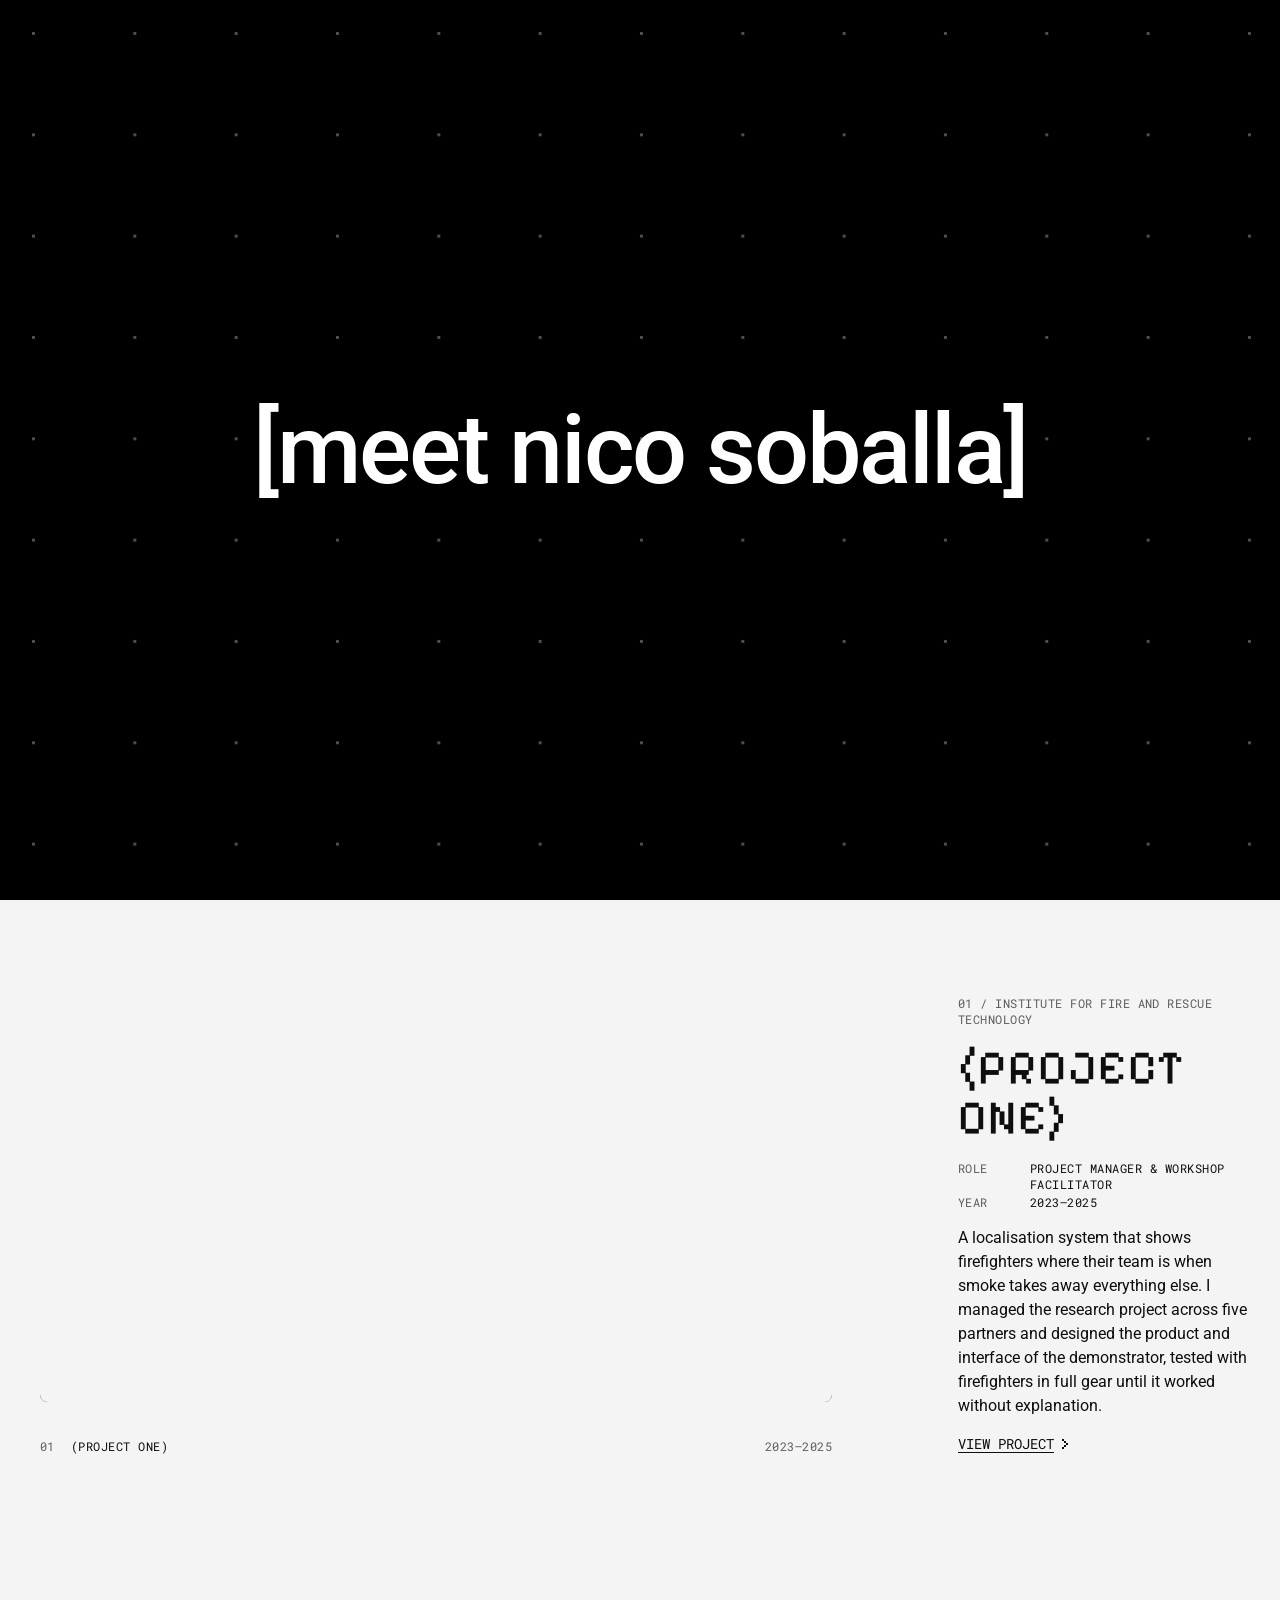
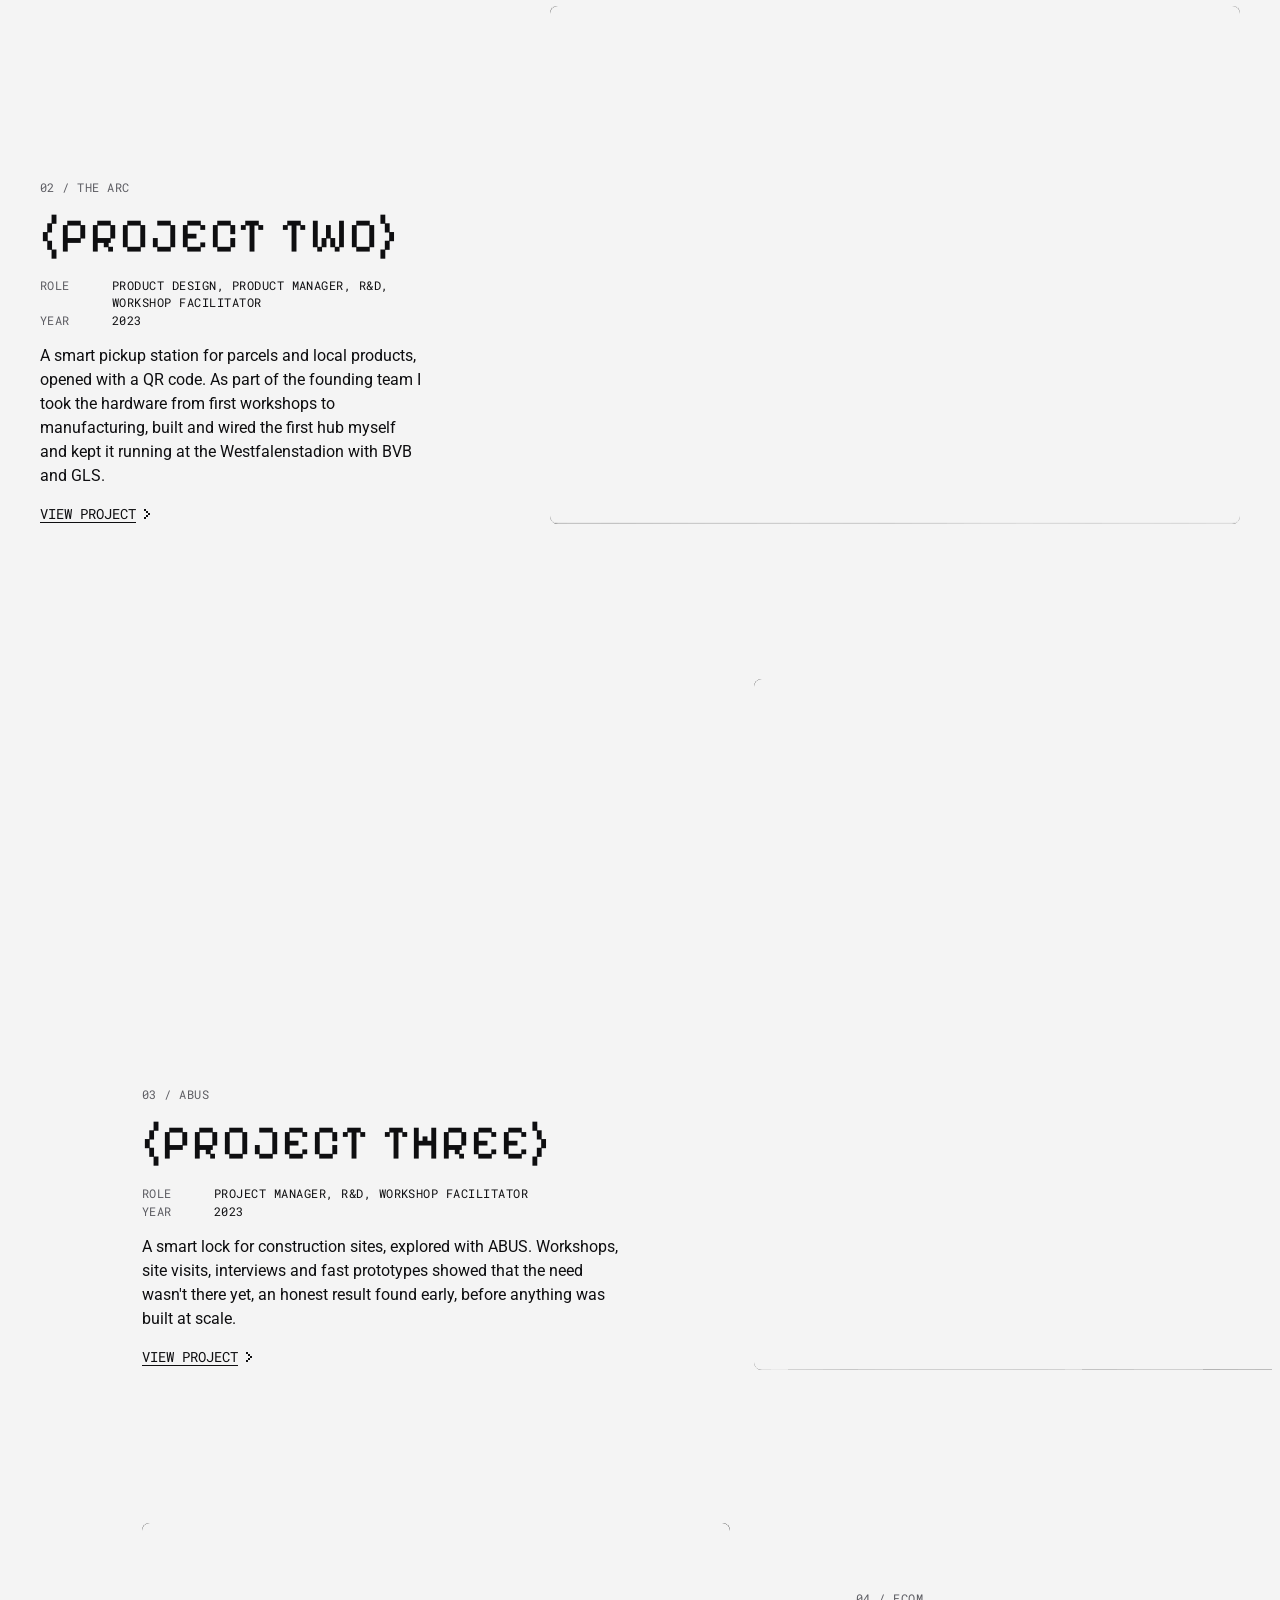
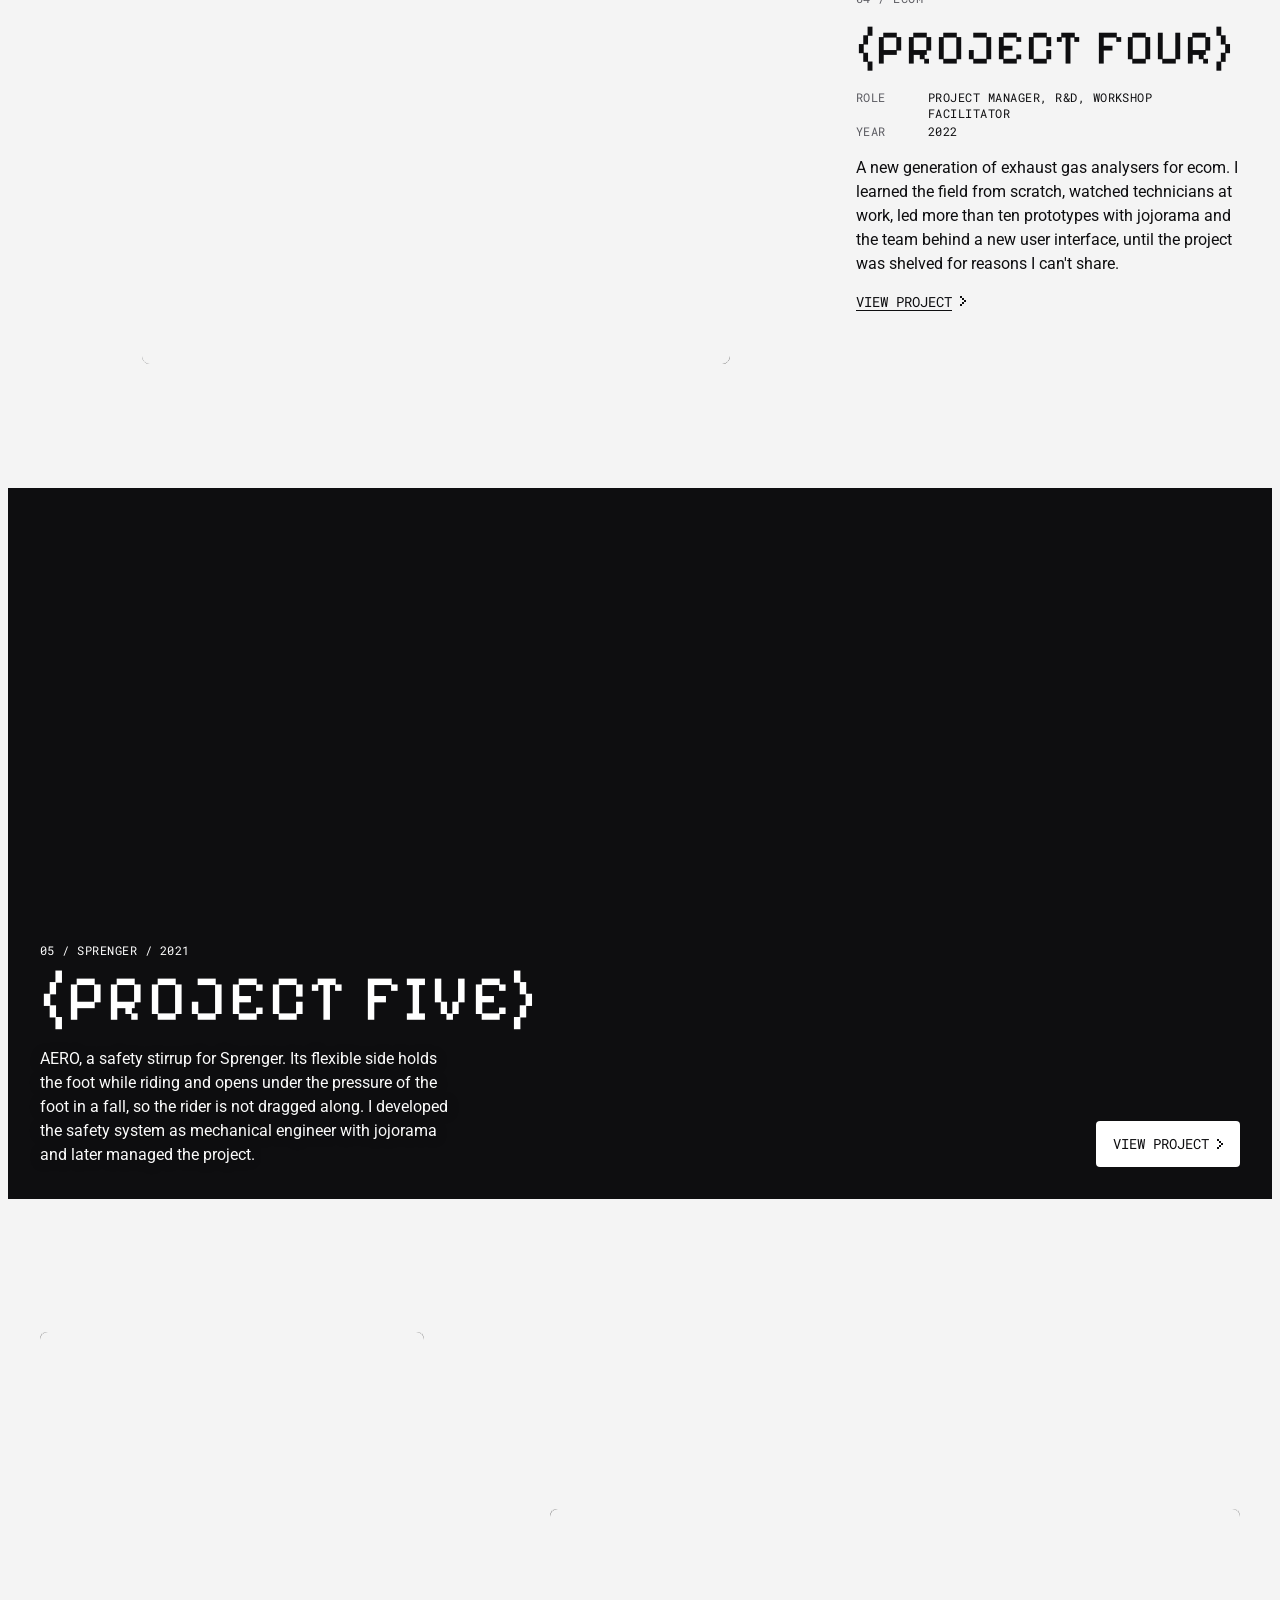
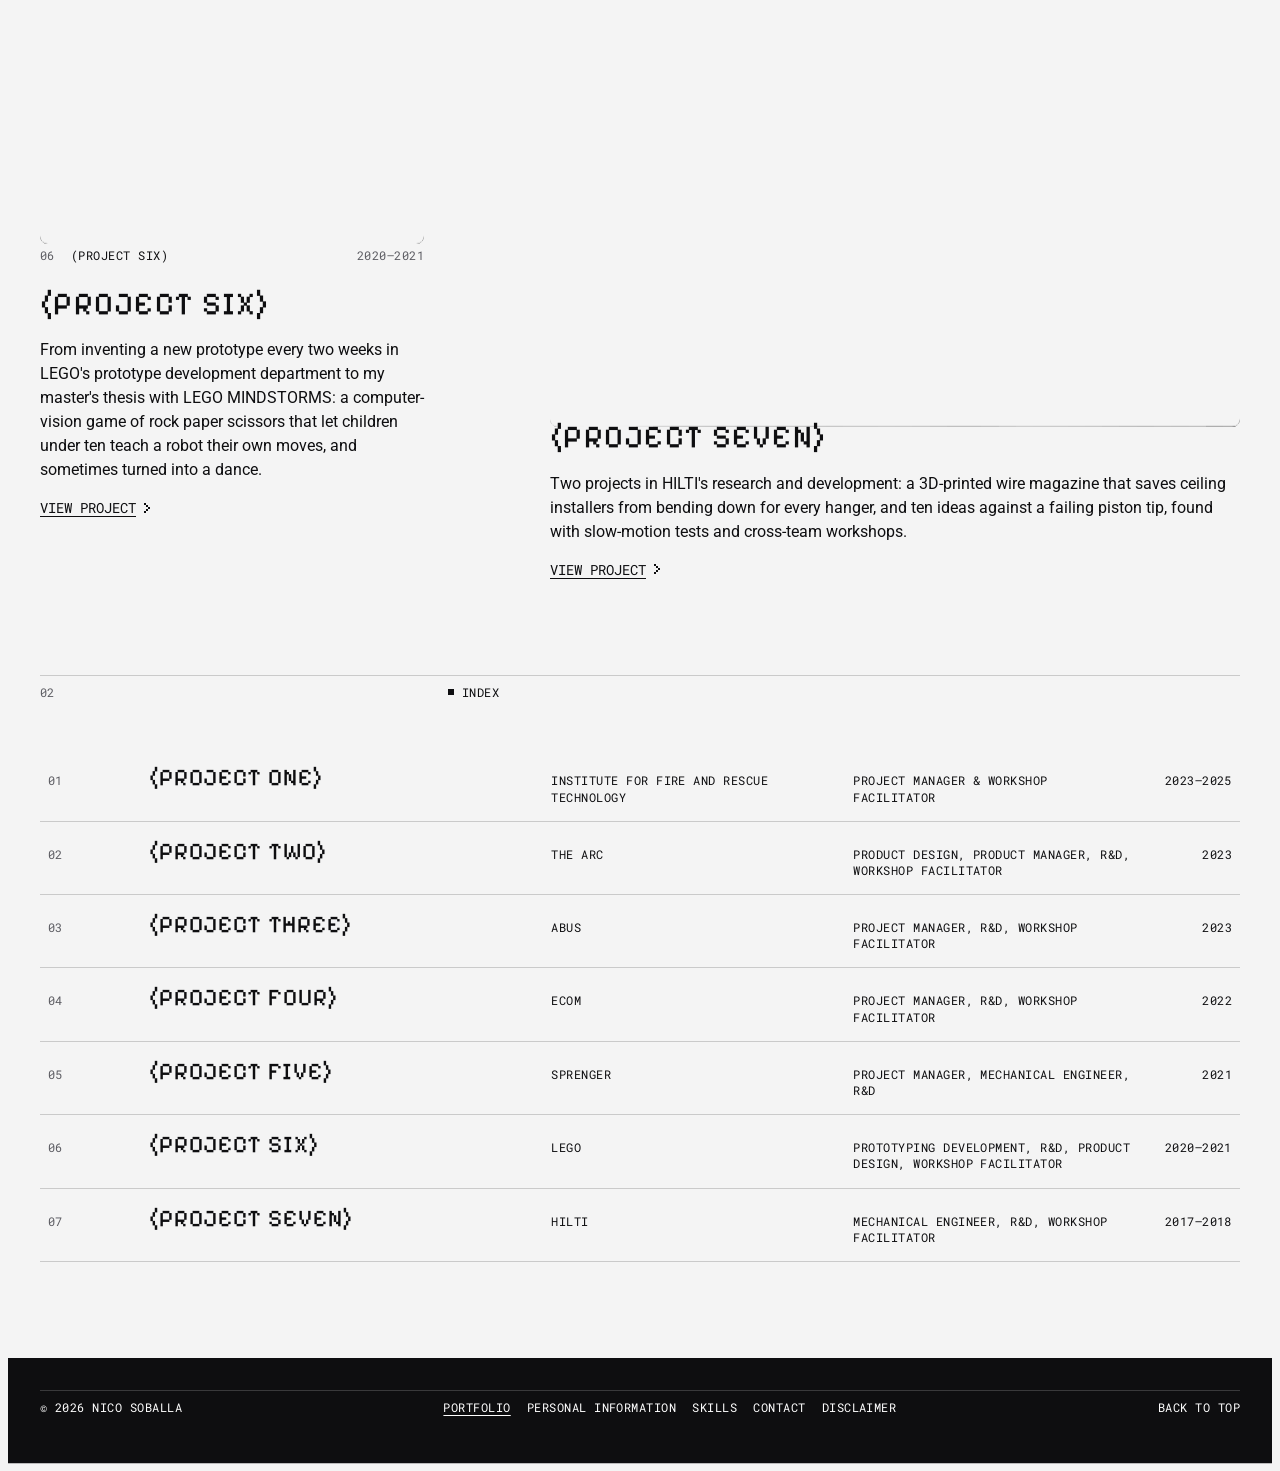
==== site/index.html @ ff951396 "Add portfolio website, source files and publishing handoff Co-Authored-By: Claude Opus 5.5 <noreply@" ====
<!doctype html>
<html lang="en">
<head>
<meta charset="utf-8">
<meta name="viewport" content="width=device-width, initial-scale=1, viewport-fit=cover">
<link rel="icon" href="favicon.svg" type="image/svg+xml">
<title>Nico Soballa</title>
<meta name="description" content="Portfolio of Nico Soballa">
<link rel="preconnect" href="https://fonts.googleapis.com">
<link rel="preconnect" href="https://fonts.gstatic.com" crossorigin>
<link rel="stylesheet" href="https://fonts.googleapis.com/css2?family=Pixelify+Sans:wght@400;700&family=Roboto:wght@400;500&family=Roboto+Mono:wght@400;500&display=swap">
<style>
/* tokens: Nico Soballa design system */
:root{--surface-100:#F4F4F4;--surface-200:#E8E8E8;--surface-dark:#0E0E10;--surface-dark-raised:#17171A;--ink:#0E0E10;--ink-muted:#5C5C62;--ink-on-dark:#FFFFFF;--ink-on-dark-muted:#A8A8AE;--hairline:#0e0e102e;--hairline-on-dark:#ffffff2e;--accent:#2A33E8;--on-accent:#FFFFFF;--focus:var(--accent);--surface-white:#FFFFFF;--ink-fixed:#0E0E10;--header-glass:#ffffffcc;--menu-glass:#e8e8e8e6;--scrim:#0e0e1099;--pixel-color:#FFFFFF;--cursor-square:#ffffff40;--duotone:#2A33E8;--charcoal:#1F1F1F;--pale-grey-green:#C9D3CF;--font-display:"Pixelify Sans", "Silkscreen", "Jersey 10", "Tiny5", monospace;--font-body:"Roboto", system-ui, sans-serif;--font-mono:"Roboto Mono", ui-monospace, monospace;--space-half:4px;--space-1:8px;--space-2:16px;--space-3:24px;--space-4:32px;--space-6:48px;--space-8:64px;--space-12:96px;--space-16:128px;--radius-none:0px;--radius-sm:4px;--radius-md:8px;--grid-columns:12;--grid-gutter:24px;--header-max:576px;--header-bar-height:48px;--header-inset:8px;--hairline-width:1px;--pixel-columns:12;--pixel-columns-mobile:6;--pixel-inset:32px;--pixel-dot:3px;--scramble-tick:40ms;--form-headline:800ms;--form-paragraph:1200ms;--form-line-stagger:120ms;--menu-entry-stagger:160ms;--cursor-wave:700ms;--reveal-step:110ms;--scramble-start:0.35;--pixel-opacity:0.3;--z-content:1;--z-menu-scrim:30;--z-menu:35;--z-pixels:40;--z-header:50;--z-cursor:100;}
@media (prefers-color-scheme: dark){:root:not([data-theme="light"]){--surface-100:#0E0E10;--surface-200:#17171A;--surface-dark:#0E0E10;--surface-dark-raised:#17171A;--ink:#F4F4F4;--ink-muted:#A1A1A8;--ink-on-dark:#FFFFFF;--ink-on-dark-muted:#A8A8AE;--hairline:#f4f4f42e;--hairline-on-dark:#ffffff2e;--accent:#8D93FF;--on-accent:#0E0E10;--focus:var(--accent);--surface-white:#FFFFFF;--ink-fixed:#0E0E10;--header-glass:#17171acc;--menu-glass:#17171ae6;--scrim:#00000099;--pixel-color:#FFFFFF;--cursor-square:#ffffff40;--duotone:#2A33E8;--charcoal:#1F1F1F;--pale-grey-green:#C9D3CF;color-scheme:dark}}
:root[data-theme="dark"]{--surface-100:#0E0E10;--surface-200:#17171A;--surface-dark:#0E0E10;--surface-dark-raised:#17171A;--ink:#F4F4F4;--ink-muted:#A1A1A8;--ink-on-dark:#FFFFFF;--ink-on-dark-muted:#A8A8AE;--hairline:#f4f4f42e;--hairline-on-dark:#ffffff2e;--accent:#8D93FF;--on-accent:#0E0E10;--focus:var(--accent);--surface-white:#FFFFFF;--ink-fixed:#0E0E10;--header-glass:#17171acc;--menu-glass:#17171ae6;--scrim:#00000099;--pixel-color:#FFFFFF;--cursor-square:#ffffff40;--duotone:#2A33E8;--charcoal:#1F1F1F;--pale-grey-green:#C9D3CF;color-scheme:dark}
.display-96{font-family:var(--font-display);font-size:96px;line-height:1;font-weight:400;letter-spacing:0.04em;}
.display-64{font-family:var(--font-display);font-size:64px;line-height:1;font-weight:400;letter-spacing:0.04em;}
.display-48{font-family:var(--font-display);font-size:48px;line-height:1.05;font-weight:400;letter-spacing:0.04em;}
.display-32{font-family:var(--font-display);font-size:32px;line-height:1.1;font-weight:400;letter-spacing:0.04em;}
.display-24{font-family:var(--font-display);font-size:24px;line-height:1.2;font-weight:400;letter-spacing:0.04em;}
.display-16{font-family:var(--font-display);font-size:16px;line-height:1.25;font-weight:400;letter-spacing:0.04em;}
.body-18{font-family:var(--font-body);font-size:18px;line-height:1.5;font-weight:400;}
.body-16{font-family:var(--font-body);font-size:16px;line-height:1.5;font-weight:400;}
.body-medium{font-family:var(--font-body);font-size:16px;line-height:1.5;font-weight:500;}
.mono-14{font-family:var(--font-mono);font-size:14px;line-height:1.4;font-weight:400;}
.mono-12{font-family:var(--font-mono);font-size:12px;line-height:1.35;font-weight:400;letter-spacing:0.04em;}


/* base helpers */
[class^="display-"], [class*=" display-"] { text-transform: uppercase; }
.ns-sr { position: absolute; width: 1px; height: 1px; margin: -1px; padding: 0; border: 0; overflow: hidden; clip: rect(0 0 0 0); white-space: nowrap; }
.ns-icon { display: block; flex: none; }
:where(.ns-btn, .ns-iconbtn, .ns-nav, .ns-contact, .ns-wordmark, .ns-link, .ns-project-frame):focus-visible { outline: 2px solid var(--focus); outline-offset: 2px; }
[data-surface="dark"] :where(.ns-btn, .ns-iconbtn, .ns-nav, .ns-contact, .ns-wordmark, .ns-link):focus-visible { outline-color: var(--ink-on-dark); }

/* text formation */
.ns-text { position: relative; }
.ns-vis { display: inline; }
.ns-ch { position: relative; }
.ns-ch .ns-real { color: transparent; }
.ns-ch.is-done .ns-real { color: inherit; }
.ns-fx { position: absolute; left: 0; top: 0; width: 100%; text-align: center; pointer-events: none; font-family: var(--font-display), "DejaVu Sans Mono", monospace; font-weight: 400; }
.ns-ch.is-done .ns-fx { display: none; }

/* pixel overlay: static dot grid, 12 columns, difference blend */
.ns-pixels { position: fixed; inset: 0; overflow: hidden; pointer-events: none; z-index: var(--z-pixels, 40); mix-blend-mode: difference; opacity: var(--pixel-opacity, 0.3); container-type: size; }
.ns-pixels--contained { position: absolute; }
.ns-pixels-grid {
  --cell: calc((100cqw - 2 * var(--pixel-inset, 32px)) / var(--pixel-columns, 12));
  position: absolute; left: var(--pixel-inset, 32px); top: var(--pixel-inset, 32px);
  width: calc(100cqw - 2 * var(--pixel-inset, 32px) + var(--pixel-dot, 3px)); height: 100cqh;
  background-image: conic-gradient(from 270deg at var(--pixel-dot, 3px) var(--pixel-dot, 3px), var(--pixel-color, #ffffff) 90deg, transparent 0);
  background-size: var(--cell) var(--cell);
}
@media (max-width: 767px) {
  .ns-pixels { --pixel-columns: var(--pixel-columns-mobile, 6); --pixel-inset: var(--space-2, 16px); }
}

/* cursor: one colour, no border */
.ns-cursor { position: fixed; inset: 0; overflow: hidden; pointer-events: none; z-index: var(--z-cursor, 100); }
.ns-cursor--contained { position: absolute; }
.ns-cur-sq { position: absolute; left: 0; top: 0; opacity: 0; border: 0; background: var(--cursor-square); -webkit-backdrop-filter: blur(6px); backdrop-filter: blur(6px); border-radius: var(--radius-none, 0); will-change: transform, opacity; }
.ns-cur-cross { position: absolute; left: 0; top: 0; width: 15px; height: 15px; margin: -7px 0 0 -7px; opacity: 0; will-change: transform; }
/* the square alone marks the pointer over images; no cross */
.ns-cur-cross::before, .ns-cur-cross::after { content: ""; position: absolute; background: var(--ink-on-dark); }
.ns-cur-cross::before { left: 7px; top: 0; width: 1px; height: 15px; }
.ns-cur-cross::after { left: 0; top: 7px; width: 15px; height: 1px; }
.ns-cur-arrow { position: absolute; left: 0; top: 0; opacity: 0; will-change: transform; }
.ns-cur-arrow svg { display: block; }
.ns-cursor.is-on:not(.is-img) .ns-cur-arrow { opacity: 1; }
.ns-cur-f { fill: var(--ink); }
.ns-cur-o { fill: var(--surface-100); }
.ns-cursor[data-over="dark"] .ns-cur-f { fill: var(--ink-on-dark); }
.ns-cursor[data-over="dark"] .ns-cur-o { fill: var(--surface-dark); }
.ns-cursor.is-reveal .ns-cur-sq { background: transparent; -webkit-backdrop-filter: none; backdrop-filter: none; }
html.ns-has-cursor, html.ns-has-cursor * { cursor: none !important; }

/* header: floating frosted bar */
.ns-header { position: relative; display: flex; justify-content: center; padding: var(--header-inset, 8px); z-index: var(--z-header, 50); }
.ns-header--fixed { position: fixed; top: 0; left: 0; right: 0; }
.ns-header-bar { display: grid; grid-template-columns: 1fr auto 1fr; align-items: center; width: 100%; max-width: var(--header-max, 576px); height: var(--header-bar-height, 48px); padding: 0 var(--space-1, 8px); box-sizing: border-box; background: var(--header-glass); -webkit-backdrop-filter: blur(45px); backdrop-filter: blur(45px); border-radius: var(--radius-md, 8px); color: var(--ink); }
.ns-header-bar.is-open { background: transparent; -webkit-backdrop-filter: none; backdrop-filter: none; }
.ns-iconbtn { justify-self: start; display: inline-flex; align-items: center; justify-content: center; width: 40px; height: 40px; padding: 0; border: 0; background: transparent; color: inherit; cursor: pointer; border-radius: var(--radius-sm, 4px); }
.ns-iconbtn:hover { background: var(--hairline); }
.ns-wordmark { color: inherit; text-decoration: none; white-space: nowrap; }
.ns-header-end { justify-self: end; width: 40px; height: 40px; }

/* menu: dimmed page + tall frosted panel */
.ns-menu-scrim { position: fixed; inset: 0; background: var(--scrim); -webkit-backdrop-filter: blur(8px); backdrop-filter: blur(8px); z-index: var(--z-menu-scrim, 30); }
.ns-menu { position: fixed; top: var(--header-inset, 8px); bottom: var(--header-inset, 8px); left: 50%; transform: translateX(-50%); width: min(var(--header-max, 576px), calc(100% - 2 * var(--header-inset, 8px))); box-sizing: border-box; display: flex; flex-direction: column; align-items: center; justify-content: center; padding: calc(var(--header-bar-height, 48px) + var(--space-3, 24px)) var(--space-3, 24px) var(--space-8, 64px); background: var(--menu-glass); -webkit-backdrop-filter: blur(45px); backdrop-filter: blur(45px); border-radius: var(--radius-md, 8px); color: var(--ink); z-index: var(--z-menu, 35); }
.ns-menu--contained { position: absolute; }
.ns-menu-list { list-style: none; margin: 0; padding: 0; display: grid; gap: var(--space-2, 16px); }
.ns-nav { display: flex; align-items: center; justify-content: center; gap: var(--space-2, 16px); color: inherit; text-decoration: none; transition: opacity 150ms; }
.ns-menu-list:hover .ns-nav { opacity: 0.35; }
.ns-menu-list .ns-nav:hover, .ns-menu-list .ns-nav:focus-visible { opacity: 1; }
.ns-menu-foot { position: absolute; left: 0; right: 0; bottom: var(--space-3, 24px); display: flex; justify-content: center; gap: var(--space-2, 16px); text-transform: uppercase; }
.ns-menu-foot a { color: inherit; text-decoration: none; }
.ns-menu-foot a:hover { text-decoration: underline; text-underline-offset: 3px; }

/* button */
.ns-btn { display: inline-flex; align-items: center; gap: var(--space-1, 8px); min-height: 44px; padding: 12px var(--space-2, 16px); box-sizing: border-box; border: var(--hairline-width, 1px) solid transparent; border-radius: var(--radius-sm, 4px); cursor: pointer; text-decoration: none; text-transform: uppercase; }
.ns-btn--solid { background: var(--ink); color: var(--surface-100); }
.ns-btn--solid:hover { background: var(--ink-muted); }
.ns-btn--light { background: var(--surface-white); color: var(--ink-fixed); }
.ns-btn--light:hover { background: var(--pale-grey-green); }
.ns-btn--outline { background: transparent; color: var(--ink); border-color: var(--ink); }
.ns-btn--outline:hover { background: var(--ink); color: var(--surface-100); }
.ns-btn[disabled] { opacity: 0.4; cursor: not-allowed; }

/* text link */
.ns-link { display: inline-flex; align-items: center; gap: var(--space-1, 8px); color: inherit; text-transform: uppercase; text-decoration: underline; text-underline-offset: 3px; text-decoration-thickness: 1px; }
.ns-link:hover { text-decoration: none; }

/* section header: hairline, number, square-bullet label (12-column grid) */
.ns-section { display: grid; grid-template-columns: repeat(12, minmax(0, 1fr)); column-gap: var(--grid-gutter, 24px); padding-top: var(--space-1, 8px); border-top: var(--hairline-width, 1px) solid var(--hairline); color: var(--ink); }
.ns-section-no { grid-column: 1 / span 2; color: var(--ink-muted); }
.ns-section-label { grid-column: 5 / -1; display: inline-flex; align-items: center; gap: var(--space-1, 8px); text-transform: uppercase; }
.ns-section-mark { display: inline-block; width: 6px; height: 6px; background: currentColor; }

/* quick facts */
.ns-facts { margin: 0; color: var(--ink); }
.ns-fact { display: grid; grid-template-columns: 160px 1fr; gap: var(--space-2, 16px); padding: var(--space-2, 16px) 0; border-top: var(--hairline-width, 1px) solid var(--hairline); }
.ns-fact:last-child { border-bottom: var(--hairline-width, 1px) solid var(--hairline); }
.ns-fact dt { color: var(--ink-muted); text-transform: uppercase; }
.ns-fact dd { margin: 0; }

/* skill bar */
.ns-skill { display: grid; grid-template-columns: 1fr auto 48px; align-items: center; gap: var(--space-2, 16px); padding: var(--space-1, 8px) 0; color: var(--ink); }
.ns-skill-bar { display: flex; gap: var(--space-half, 4px); }
.ns-seg { display: block; width: 12px; height: 12px; box-sizing: border-box; border: var(--hairline-width, 1px) solid var(--ink); }
.ns-seg.is-on { background: var(--ink); }
.ns-skill-val { color: var(--ink-muted); text-align: right; }

/* contact link */
.ns-contact { display: grid; grid-template-columns: auto 1fr auto auto; align-items: center; gap: var(--space-3, 24px); padding: var(--space-3, 24px) var(--space-1, 8px); border-top: var(--hairline-width, 1px) solid var(--hairline); color: var(--ink); text-decoration: none; }
.ns-contact:hover { background: var(--ink); color: var(--surface-100); }
.ns-contact-value { color: var(--ink-muted); }
.ns-contact:hover .ns-contact-value { color: var(--surface-100); }

/* project image */
.ns-appear { position: absolute; inset: 0; width: 100%; height: 100%; z-index: 1; pointer-events: none; }
.ns-project { margin: 0; color: var(--ink); }
.ns-project-frame { position: relative; display: block; width: 100%; overflow: hidden; background: var(--surface-dark); border-radius: var(--radius-md, 8px); will-change: transform; }
.ns-project-cv { display: block; width: 100%; height: 100%; image-rendering: pixelated; transition: filter 400ms ease-out; filter: grayscale(1); }
.ns-project.is-resolved .ns-project-cv { image-rendering: auto; filter: grayscale(0); }
.ns-project-tone { position: absolute; inset: 0; background: var(--duotone); mix-blend-mode: screen; transition: opacity 400ms ease-out; pointer-events: none; }
.ns-project.is-resolved .ns-project-tone { opacity: 0; }
.ns-project-cap { display: flex; gap: var(--space-2, 16px); margin-top: var(--space-1, 8px); text-transform: uppercase; }
.ns-project-name { flex: 1; }
.ns-project-no, .ns-project-year { color: var(--ink-muted); }
.ns-project--bleed-right { margin-right: calc(50% - 50vw); }
.ns-project--bleed-right .ns-project-frame { border-top-right-radius: 0; border-bottom-right-radius: 0; }
.ns-project--bleed-left { margin-left: calc(50% - 50vw); }
.ns-project--bleed-left .ns-project-frame { border-top-left-radius: 0; border-bottom-left-radius: 0; }

@media (max-width: 767px) {
  .ns-nav-label.display-32 { font-size: 24px; }
  .ns-fact { grid-template-columns: 1fr; gap: var(--space-half, 4px); }
  .ns-contact { grid-template-columns: auto 1fr auto; }
  .ns-contact-value { display: none; }
  .ns-section-label { grid-column: 3 / -1; }
}
@media (prefers-reduced-motion: reduce) {
  .ns-project-cv, .ns-project-tone, .ns-nav { transition: none; }
}

/* ---------- site layout (built on the Nico Soballa design system) ---------- */
/* Layout concept: grey paper under a fixed 12-column dot grid; projects placed off-grid like archon, one full-bleed dark band like nothing.tech. */
:root { --gutter: 32px; }
[hidden] { display: none !important; }
html { scroll-behavior: smooth; }
html.menu-open { overflow: hidden; }
body { background: var(--surface-100); color: var(--ink); font-family: var(--font-body); font-size: 16px; line-height: 1.5; -webkit-font-smoothing: antialiased; overflow-x: clip; }
body::before { content: ""; position: fixed; inset: 0 0 auto; height: env(safe-area-inset-top, 0px); z-index: 60; background: var(--surface-100); }
h1, h2, h3, p, figure, ol, ul, dl { margin: 0; }
h1, h2 { font-weight: 400; text-wrap: balance; }
.muted { color: var(--ink-muted); }
.skip { position: absolute; left: 8px; top: -40px; z-index: 200; background: var(--ink); color: var(--surface-100); padding: 8px 12px; border-radius: var(--radius-sm); text-transform: uppercase; }
.skip:focus { top: 8px; }

.wrap { max-width: 1440px; margin-inline: auto; padding-left: max(var(--gutter), env(safe-area-inset-left, 0px)); padding-right: max(var(--gutter), env(safe-area-inset-right, 0px)); box-sizing: border-box; }
.g12 { display: grid; grid-template-columns: repeat(12, minmax(0, 1fr)); column-gap: var(--grid-gutter); }
.g12 > * { min-width: 0; }
.block { margin-top: var(--space-12); display: grid; gap: var(--space-6); }
.ns-header--fixed { top: env(safe-area-inset-top, 0px); }
.ns-header-bar .ns-icon { pointer-events: none; }
.ns-nav-label { flex: none; }
.ns-nav > span[data-icon] { display: inline-flex; }
.ns-nav[aria-current="page"] .ns-nav-label { text-decoration: underline; text-underline-offset: 6px; text-decoration-thickness: 2px; }

/* hero */
.hero { position: relative; padding-top: calc(var(--header-bar-height) + 2 * var(--header-inset) + var(--space-8)); padding-bottom: var(--space-8); }

.hero-title { margin-top: var(--space-6); max-width: 14ch; }
.hero-sub { margin-top: var(--space-4); }
.hero-title--home { display: grid; gap: var(--space-4); max-width: none; }
.hero-name { --name-blue: #FF002C; display: block; width: fit-content; max-width: 100%; position: relative; z-index: 0; isolation: isolate; padding-block: var(--space-2); margin-block: calc(-1 * var(--space-2)); }
.hero-name::before { content: ""; position: absolute; z-index: -1; top: 0; bottom: 0; left: -0.15em; right: -0.15em; background: var(--name-blue); clip-path: inset(0 100% 0 0); transition: clip-path 420ms cubic-bezier(.2, .7, .2, 1); pointer-events: none; }
.hero-name.is-hot { color: var(--ink-fixed); }
.hero-name.is-hot::before { clip-path: inset(0 0 0 0); }
@media (prefers-reduced-motion: reduce) { .hero-name::before { transition: none; } }
.hero-role { display: block; max-width: 26ch; }
.c-intro { grid-column: 7 / -1; max-width: 60ch; }
.hero-foot { margin-top: var(--space-8); align-items: end; }
.scroll { grid-column: 1 / span 4; display: inline-flex; align-items: center; gap: var(--space-2); color: inherit; text-decoration: none; text-transform: uppercase; width: max-content; }
.scroll:hover span:last-child { text-decoration: underline; text-underline-offset: 3px; }
.hero-note { grid-column: 7 / -1; text-transform: uppercase; }

/* project names: alias, real name revealed on a red bar */
.pname { --name-red: #FF002C; display: inline-grid; justify-items: start; vertical-align: baseline; }
.pname > * { grid-area: 1 / 1; }
.pname-real { align-self: start; white-space: nowrap; background: var(--name-red); color: var(--ink-fixed); padding-inline: 0.15em; margin-inline: -0.15em; clip-path: inset(0 100% 0 0); transition: clip-path 340ms cubic-bezier(.2, .7, .2, 1); }
.pname[data-side="right"] .pname-real { clip-path: inset(0 0 0 100%); }
.pname.is-real .pname-real { clip-path: inset(0 0 0 0); }
.pname.is-real .pname-alias { visibility: hidden; }
.pname-host.name-on, .p2 .overlap.name-on { mix-blend-mode: normal; }
.index .pname-real { background: none; color: inherit; padding-inline: 0; margin-inline: 0; clip-path: none; transition: none; visibility: hidden; }
.index .pname.is-real .pname-real { visibility: visible; }
.ns-project-name .pname-real { padding-inline: 0.3em; margin-inline: -0.3em; }
@media (prefers-reduced-motion: reduce) { .pname-real { transition: none; } }

/* projects */
.proj { margin-top: var(--space-16); row-gap: var(--space-4); }
.pinfo { display: grid; gap: var(--space-2); align-content: end; justify-items: start; }
.pinfo > p.mono-12 { text-transform: uppercase; }
.pmeta { display: grid; gap: 2px; text-transform: uppercase; }
.pmeta div { display: grid; grid-template-columns: 64px 1fr; gap: var(--space-1); }
.pmeta dt { color: var(--ink-muted); }
.pmeta dd { margin: 0; }
.ns-project-frame { cursor: pointer; }
.ns-project-frame[data-parallax] { will-change: transform; }

.p1 .ns-project { grid-column: 1 / span 8; }
.p1 .pinfo { grid-column: 10 / span 3; }

.p2 { margin-top: var(--space-16); }
.p2 .ns-project { grid-column: 6 / -1; grid-row: 1 / span 2; }
.p2 .overlap { grid-column: 5 / span 7; grid-row: 1; align-self: center; position: relative; z-index: 2; color: #ffffff; mix-blend-mode: difference; pointer-events: none; }
.p2 .pinfo { grid-column: 1 / span 4; grid-row: 1 / span 2; align-self: end; }

.p3 .pinfo { grid-column: 2 / span 5; align-self: end; }
.p3 .ns-project { grid-column: 8 / -1; }
.ns-project--bleed-right { margin-right: calc(-1 * (var(--gutter) + max(0px, (100vw - 1440px) / 2))); }
.ns-project--bleed-right .ns-project-cap { padding-right: var(--gutter); }

.p4 .ns-project { grid-column: 2 / span 6; }
.p4 .pinfo { grid-column: 9 / span 4; align-self: start; padding-top: var(--space-12); }

.feature { position: relative; margin-top: var(--space-16); background: var(--surface-dark); color: var(--ink-on-dark); }
.feature-frame { aspect-ratio: 16 / 9; max-height: 88vh; width: 100%; border-radius: 0; }
.feature-copy { position: absolute; left: 0; right: 0; bottom: 0; margin: 0 auto; display: flex; justify-content: space-between; align-items: flex-end; gap: var(--space-3); padding-bottom: var(--space-4); pointer-events: none; }
.feature-copy > * { pointer-events: auto; }
.feature-text { display: grid; gap: var(--space-1); }
.feature-text .mono-12 { text-transform: uppercase; }
.feature .ns-btn { flex: none; }

.pair { align-items: start; }
.pair-a { grid-column: 1 / span 4; display: grid; gap: var(--space-3); }
.pair-b { grid-column: 6 / -1; display: grid; gap: var(--space-3); margin-top: var(--space-16); }
.pair .pinfo { align-content: start; }

/* index list */
.index { list-style: none; padding: 0; }
.index li { border-bottom: var(--hairline-width) solid var(--hairline); }
.index a { display: grid; grid-template-columns: repeat(12, minmax(0, 1fr)); column-gap: var(--grid-gutter); align-items: baseline; padding: var(--space-2) var(--space-1); color: inherit; text-decoration: none; text-transform: uppercase; }
.index a > :nth-child(1) { grid-column: 1 / span 1; }
.index a > :nth-child(2) { grid-column: 2 / span 4; }
.index a > :nth-child(3) { grid-column: 6 / span 3; }
.index a > :nth-child(4) { grid-column: 9 / span 3; }
.index a > :nth-child(5) { grid-column: 12 / span 1; text-align: right; }
.index a:hover, .index a:focus-visible { background: var(--ink); color: var(--surface-100); }
.index a:hover .muted { color: var(--surface-100); }
.index a:focus-visible { outline: 2px solid var(--focus); outline-offset: 2px; }

/* personal information */
.photo-hero { margin: 0; }
.reveal-cv { position: absolute; inset: 0; width: 100%; height: 100%; pointer-events: none; }
.photo-frame { width: 100%; aspect-ratio: 3 / 2; max-height: 86vh; border-radius: 0; }
.about-head { margin-top: var(--space-4); row-gap: var(--space-4); align-items: end; }
.c-cap { grid-column: 1 / span 4; text-transform: uppercase; }
.c-title { grid-column: 5 / -1; }
.prose { row-gap: var(--space-3); }
.prose > p { grid-column: 5 / span 7; max-width: 62ch; }
.about-images { margin-top: var(--space-12); align-items: start; }
.ai-a { grid-column: 1 / span 7; }
.ai-b { grid-column: 9 / span 4; margin-top: var(--space-16); }
.c-facts { grid-column: 5 / -1; }
.trio { row-gap: var(--space-4); }
.trio > div { grid-column: span 4; display: grid; gap: var(--space-1); align-content: start; }
.label { display: inline-flex; align-items: center; gap: var(--space-1); text-transform: uppercase; }
.next { margin-top: var(--space-4); }
.c-next { grid-column: 5 / -1; justify-self: start; }

/* skills */
.skill { row-gap: var(--space-3); align-items: center; padding-bottom: var(--space-6); }
.skill + .skill { padding-top: var(--space-6); border-top: var(--hairline-width) solid var(--hairline); }
.sk-img { grid-column: 1 / span 5; }
.sk-body { grid-column: 7 / span 6; display: grid; gap: var(--space-2); justify-items: start; }
.skill--flip .sk-img { grid-column: 8 / span 5; grid-row: 1; }
.skill--flip .sk-body { grid-column: 1 / span 6; grid-row: 1; }
.sk-body > p.mono-12 { text-transform: uppercase; }
.sk-body .ns-skill { width: 100%; max-width: 420px; grid-template-columns: auto auto 48px; justify-content: start; }
.sk-body .ns-skill-name { text-transform: uppercase; color: var(--ink-muted); }
.sk-body > p.body-16 { max-width: 56ch; }
.tags { list-style: none; padding: 0; display: flex; flex-wrap: wrap; gap: var(--space-1); text-transform: uppercase; }
.tags li { border: var(--hairline-width) solid var(--hairline); border-radius: var(--radius-sm); padding: 4px var(--space-1); }

/* contact */
.contacts { border-bottom: var(--hairline-width) solid var(--hairline); }
.ns-contact .ns-icon { display: block; }
.copy { justify-self: end; background: transparent; color: inherit; border: var(--hairline-width) solid currentColor; border-radius: var(--radius-sm); padding: 6px 10px; text-transform: uppercase; cursor: pointer; }
.ns-contact:hover .copy { color: var(--surface-100); }
.copy:focus-visible { outline: 2px solid var(--focus); outline-offset: 2px; }
.c-form { grid-column: 5 / -1; display: grid; grid-template-columns: 1fr 1fr; gap: var(--space-4) var(--space-3); }
.field { display: grid; gap: var(--space-1); }
.field > span { text-transform: uppercase; color: var(--ink-muted); }
.field-wide { grid-column: 1 / -1; }
.field input, .field textarea { font: inherit; font-family: var(--font-body); font-size: 16px; color: var(--ink); background: transparent; border: 0; border-bottom: var(--hairline-width) solid var(--ink); border-radius: 0; padding: var(--space-1) 0; resize: vertical; }
.field input:focus-visible, .field textarea:focus-visible { outline: 2px solid var(--focus); outline-offset: 4px; }
.form-foot { display: flex; justify-content: space-between; align-items: center; gap: var(--space-3); flex-wrap: wrap; }
#form-note { max-width: 44ch; }
#form-note.warn { color: var(--accent); }
.closing { margin-top: var(--space-16); background: var(--surface-dark); color: var(--ink-on-dark); padding-block: var(--space-12) var(--space-8); }
.closing .wrap { display: grid; gap: var(--space-3); }
.closing .dim { color: var(--ink-on-dark-muted); text-transform: uppercase; }
.closing-line { max-width: 12ch; }

/* footer */
.site-foot { padding-block: var(--space-4) var(--space-6); background: var(--surface-dark); color: var(--ink-on-dark); box-shadow: 0 0 0 100vmax var(--surface-dark); clip-path: inset(0 -100vmax); }
.site-foot .foot-row { border-top-color: var(--hairline-on-dark); }
.site-foot a:focus-visible { outline: 2px solid var(--ink-on-dark); outline-offset: 2px; }
html:has(#v-contact:not([hidden])) .site-foot { margin-top: 0; }
.view:not(#v-contact) + .site-foot, .site-foot { margin-top: var(--space-12); }
.foot-row { display: flex; justify-content: space-between; align-items: baseline; gap: var(--space-3); flex-wrap: wrap; padding-top: var(--space-1); border-top: var(--hairline-width) solid var(--hairline); text-transform: uppercase; }
.foot-row a { color: inherit; text-decoration: none; }
.foot-row a:hover, .foot-row a[aria-current="page"] { text-decoration: underline; text-underline-offset: 3px; }
.foot-nav { display: flex; gap: var(--space-2); flex-wrap: wrap; }

/* project page + pixel transition */
.pt-canvas { position: fixed; inset: 0; width: 100%; height: 100%; z-index: 37; pointer-events: none; }
.pp { position: fixed; inset: 0; z-index: 38; overflow-y: auto; overscroll-behavior: contain; background: #000000; color: var(--ink-on-dark); opacity: 0; transition: opacity 180ms ease-out; }
.pp.is-in { opacity: 1; }
.pp-inner { padding-block: calc(var(--header-bar-height) + 2 * var(--header-inset) + var(--space-6)) var(--space-12); display: grid; gap: var(--space-6); }
.pp-top { display: flex; justify-content: space-between; align-items: center; gap: var(--space-3); padding-top: var(--space-1); }
.pp-dim, .pp-meta dt, .pp-label { color: var(--ink-on-dark-muted); text-transform: uppercase; }
.pp-close { display: inline-flex; align-items: center; gap: var(--space-1); background: transparent; color: inherit; border: var(--hairline-width) solid var(--hairline-on-dark); border-radius: var(--radius-sm); padding: 8px 12px; text-transform: uppercase; cursor: pointer; }
.pp-close:hover { background: var(--ink-on-dark); color: #000000; }
.pp-close:focus-visible, .pp .ns-btn:focus-visible { outline: 2px solid var(--ink-on-dark); outline-offset: 2px; }
.pp-title { max-width: 16ch; }
.pp-meta { display: grid; grid-template-columns: repeat(4, minmax(0, 1fr)); gap: var(--space-3); margin: 0; text-transform: uppercase; }
.pp-meta div { display: grid; gap: 4px; padding-top: var(--space-1); }
.pp-meta dd { margin: 0; }
.pp-hero .ns-project-frame { aspect-ratio: 16 / 9; max-height: 80vh; }
.pp-hero { width: 50%; margin: 0; }   /* main project image at half width; mirrored projects put it on the right */
.pp-flip .pp-hero { margin-left: auto; }
@media (max-width: 767px) { .pp-hero { width: 100%; } }
.pp-hero .ns-project-cap { color: var(--ink-on-dark); }
.pp-hero .ns-project-no { color: var(--ink-on-dark-muted); }
.pp-section { row-gap: var(--space-2); padding-top: var(--space-1); }
.pp-line { position: relative; }
.pp-line::before { content: ""; position: absolute; left: 0; right: 0; top: 0; height: var(--hairline-width); background: var(--hairline-on-dark); transform: scaleX(0); transform-origin: left center; transition: transform 650ms cubic-bezier(.2, .7, .2, 1) var(--d, 0ms); }
.pp-line[data-from="right"]::before { transform-origin: right center; }
.pp-line[data-from="both"]::before { transform-origin: center; }
.pp.lines-in .pp-line::before { transform: scaleX(1); }
.pp.lines-out .pp-line::before { transition-duration: 420ms; transition-delay: 0ms; }
@media (prefers-reduced-motion: reduce) { .pp-line::before { transition: none; } }
.pp-label { grid-column: 1 / span 4; display: inline-flex; align-items: center; gap: var(--space-1); }
.pp-text { grid-column: 5 / span 7; max-width: 60ch; }
.pp-grid { row-gap: var(--space-3); align-items: start; }
.pp-ph { margin: 0; }
.pp-ph-a { grid-column: 1 / span 7; }
.pp-ph-b { grid-column: 9 / span 4; margin-top: var(--space-12); }
.pp-ph-box { display: grid; place-items: center; background: var(--surface-dark-raised); border: var(--hairline-width) solid var(--hairline-on-dark); border-radius: var(--radius-md); color: var(--ink-on-dark-muted); text-transform: uppercase; }
.pp-ph-a .pp-ph-box { aspect-ratio: 4 / 3; }
.pp-ph-b .pp-ph-box { aspect-ratio: 3 / 4; }
.pp-foot { display: flex; justify-content: flex-start; }
html.pp-open { overflow: hidden; }
html.pp-open .ns-header { visibility: hidden; }

/* current page icon in the header bar */
.page-icon { display: inline-flex; align-items: center; justify-content: center; color: var(--ink); }
.page-icon .ns-icon { transition: opacity 160ms ease-out; }
.page-icon.is-swap .ns-icon { opacity: 0; }

/* landing */
.landing { position: fixed; inset: 0; z-index: 90; display: grid; place-items: center; background: #000000; padding-inline: max(var(--gutter), env(safe-area-inset-left, 0px)); }
.landing-btn { position: relative; z-index: 41; background: none; border: 0; padding: 0; margin: 0; color: #FFFFFF; cursor: pointer; font-family: var(--font-body); font-weight: 500; text-transform: none; letter-spacing: -0.025em; line-height: 0.95; font-size: min(120px, 7.6vw); text-align: center; white-space: nowrap; }
.landing-btn:focus-visible { outline: 2px solid #FFFFFF; outline-offset: 12px; }
.lt-canvas { position: fixed; inset: 0; z-index: 91; width: 100%; height: 100%; pointer-events: none; }
html.landing-on { overflow: hidden; }
.landing-btn { animation: heartbeat 2.4s ease-in-out infinite; transform-origin: center; will-change: transform; }
@keyframes heartbeat {
  0% { transform: scale(1); }
  8% { transform: scale(1.045); }
  16% { transform: scale(1); }
  26% { transform: scale(1.03); }
  40% { transform: scale(1); }
  100% { transform: scale(1); }
}
@media (prefers-reduced-motion: reduce) { .landing-btn { animation: none; } }
html.landing-on .ns-header { visibility: hidden; }

/* responsive */
@media (max-width: 1023px) {
  .p1 .ns-project { grid-column: 1 / span 7; } .p1 .pinfo { grid-column: 9 / -1; }
  .p4 .pinfo { grid-column: 8 / -1; padding-top: 0; }
  .prose > p, .c-facts, .c-form, .c-next { grid-column: 3 / -1; }
}
@media (max-width: 767px) {
  :root { --gutter: 16px; }
  .display-96 { font-size: 48px; }
  .display-64 { font-size: 32px; }
  .display-48 { font-size: 32px; }
  .hero-role.display-32 { font-size: 24px; }
  .g12 > *, .g12 > .ns-project, .p2 .overlap, .p2 .pinfo, .p2 .ns-project, .skill--flip .sk-img, .skill--flip .sk-body { grid-column: 1 / -1 !important; grid-row: auto !important; }
  .p2 .overlap { order: -1; }
  .ns-project-frame[data-parallax] { transform: none !important; }
  .proj, .p2 { margin-top: var(--space-12); }
  .p4 .pinfo, .ai-b, .pair-b { padding-top: 0; margin-top: 0; }
  .ai-b { margin-top: var(--space-4); }
  .pair-b { margin-top: var(--space-6); }
  .feature-frame { aspect-ratio: 4 / 5; }
  .feature-copy { position: static; flex-direction: column; align-items: flex-start; padding-block: var(--space-3) var(--space-4); }
  .index a { grid-template-columns: 32px 1fr auto; row-gap: 2px; }
  .index a > :nth-child(1) { grid-column: 1; } .index a > :nth-child(2) { grid-column: 2; } .index a > :nth-child(5) { grid-column: 3; }
  .index .i-ctx, .index .i-role { display: none; }
  .c-form { grid-template-columns: 1fr; }
  .hero-note { display: none; }
  .ns-contact { grid-template-columns: auto 1fr auto; }
  .ns-contact-value { display: none; }
  .ns-menu-foot { flex-wrap: wrap; padding-inline: var(--space-2); }
  .pp-meta { grid-template-columns: 1fr 1fr; }
  .pp-ph-b { margin-top: 0; }
  .pp-hero .ns-project-frame { aspect-ratio: 4 / 3; }
}
@media (prefers-reduced-motion: reduce) { html { scroll-behavior: auto; } }

/* mouse trail: red pixel line in the background, behind all text, images and dark bands */
.trail-canvas { position: fixed; inset: 0; width: 100%; height: 100%; z-index: 0; pointer-events: none; }
#main, .site-foot { position: relative; z-index: 1; }
html.landing-on .trail-canvas { display: none; }

/* mouse trail toggle: fixed top right, moves along while scrolling; red when on */
.trail-toggle { position: fixed; top: calc(8px + env(safe-area-inset-top, 0px)); right: max(var(--gutter, 16px), env(safe-area-inset-right, 0px)); z-index: 55; margin-top: 7px; height: 34px; display: flex; align-items: center; gap: 10px; padding: 0 12px 0 8px; background: var(--surface-100); border: 0; border-radius: 999px; color: var(--ink); cursor: pointer; isolation: isolate; }
.trail-toggle[aria-checked="true"] .tt-mouse { color: #FF002C; }
.trail-toggle:focus-visible { outline: 2px solid currentColor; outline-offset: 2px; }
.tt-mouse { display: block; order: 2; }
.tt-track { position: relative; display: block; width: 44px; height: 24px; }
.tt-track svg { display: block; }
.tt-fill { fill: var(--surface-100); transition: fill 160ms steps(2, end); }
.tt-line, .tt-knob { fill: var(--ink); }
.tt-knob { position: absolute; top: 0; left: 0; transition: transform 200ms steps(5, end); }
.trail-toggle[aria-checked="true"] .tt-knob { transform: translateX(20px); }
.trail-toggle[aria-checked="true"] .tt-fill { fill: #FF002C; }
.trail-toggle:focus-visible { outline-offset: 3px; }
html.landing-on .trail-toggle, html.pp-open .trail-toggle { display: none; }
@media (max-width: 860px) { .trail-toggle { top: auto; bottom: calc(12px + env(safe-area-inset-bottom, 0px)); } }
@media (prefers-reduced-motion: reduce) { .tt-knob, .tt-fill { transition: none; } }

/* project page story: large white text with an indented first line, alternating left and right alignment,
   images sometimes above the text and sometimes beside it; even-numbered projects are mirrored (.pp-flip) */
.pp-story { margin: 0; color: #FFFFFF; font-family: var(--font-body); font-weight: 500; font-size: clamp(26px, 2.9vw, 46px); line-height: 1.06; letter-spacing: -0.025em; text-wrap: pretty; }
.pp-story.is-left, .pp-lead { text-align: left; text-indent: 4.6em; }
.pp-story.is-right { text-align: right; }
.pp-story.is-right::after { content: ""; display: inline-block; width: 4.6em; }   /* mirrored indent: the last line stops short of the right edge */
.pp-lead { grid-column: 1 / span 11; }
.pp-block { row-gap: var(--space-3); align-items: start; padding-top: var(--space-1); }
.pp-block .pp-label { grid-column: 1 / -1; padding-top: var(--space-1); }
.pp-fig { margin: 0; }
/* 1: image above, text left */
.pp-b1 .pp-fig { grid-column: 1 / span 8; }
.pp-b1 .pp-story { grid-column: 1 / span 10; }
/* 2: image beside, text right */
.pp-b2 .pp-fig { grid-column: 1 / span 4; grid-row: 2; }
.pp-b2 .pp-story { grid-column: 5 / -1; grid-row: 2; }
/* 3: image above, text right */
.pp-b3 .pp-fig { grid-column: 4 / -1; }
.pp-b3 .pp-story { grid-column: 3 / -1; }
/* 4: image beside, text left */
.pp-b4 .pp-fig { grid-column: 9 / -1; grid-row: 2; }
.pp-b4 .pp-story { grid-column: 1 / span 8; grid-row: 2; }
/* mirrored layout for even projects */
.pp-flip .pp-lead { grid-column: 2 / -1; text-align: right; text-indent: 0; }
.pp-flip .pp-lead::after { content: ""; display: inline-block; width: 4.6em; }
.pp-flip .pp-b1 .pp-fig { grid-column: 5 / -1; }
.pp-flip .pp-b1 .pp-story { grid-column: 3 / -1; }
.pp-flip .pp-b2 .pp-fig { grid-column: 9 / -1; }
.pp-flip .pp-b2 .pp-story { grid-column: 1 / span 8; }
.pp-flip .pp-b3 .pp-fig { grid-column: 1 / span 9; }
.pp-flip .pp-b3 .pp-story { grid-column: 1 / span 10; }
.pp-flip .pp-b4 .pp-fig { grid-column: 1 / span 4; }
.pp-flip .pp-b4 .pp-story { grid-column: 5 / -1; }
@media (max-width: 767px) {
  .pp-block .pp-fig, .pp-block .pp-story, .pp-lead, .pp-flip .pp-block .pp-fig, .pp-flip .pp-block .pp-story, .pp-flip .pp-lead { grid-column: 1 / -1; grid-row: auto; }
  .pp-story { font-size: 24px; }
}

/* real images inside the project page figures */
.pp-ph-box.has-img { position: relative; overflow: hidden; border-color: transparent; background: #000000; }
.pp-fig-cv { position: absolute; inset: 0; width: 100%; height: 100%; display: block; }
.pp-fig-cap { margin-top: var(--space-1); color: var(--ink-on-dark-muted); text-transform: uppercase; }
.pp-nofigs .pp-block .pp-fig { display: none; }
.pp-nofigs .pp-block .pp-story { grid-row: auto; }
.feature-desc { margin: var(--space-1) 0 0; max-width: 46ch; color: #FFFFFF; text-shadow: 0 1px 12px rgba(0,0,0,.45); }
.feature-frame::after { content: ""; position: absolute; left: 0; right: 0; bottom: 0; height: 55%; background: linear-gradient(to bottom, rgba(0,0,0,0), rgba(0,0,0,.6)); pointer-events: none; }

/* language switch: fixed top left, moves along while scrolling */
.lang-toggle { position: fixed; top: calc(8px + env(safe-area-inset-top, 0px)); left: max(var(--gutter, 16px), env(safe-area-inset-left, 0px)); z-index: 55; margin-top: 7px; height: 34px; display: flex; align-items: center; gap: 8px; padding: 0 12px; background: var(--surface-100); border: 0; border-radius: 999px; color: var(--ink); cursor: pointer; }
.lang-toggle:focus-visible { outline: 2px solid currentColor; outline-offset: 3px; }
.lang-toggle .lg-l { letter-spacing: 0.06em; color: var(--ink); opacity: 1; transition: opacity 160ms; }
.lang-toggle[aria-checked="false"] .lg-de, .lang-toggle[aria-checked="true"] .lg-en { opacity: 0.4; }
.lang-toggle[aria-checked="true"] .tt-knob { transform: translateX(20px); }
html.landing-on .lang-toggle { display: none; }
@media (max-width: 860px) { .lang-toggle { top: auto; bottom: calc(12px + env(safe-area-inset-bottom, 0px)); } }

/* hint under the mouse-trail toggle: red pixel type, appears after 10 s on the portfolio page */
.trail-hint { position: fixed; top: calc(56px + env(safe-area-inset-top, 0px)); right: max(var(--gutter, 16px), env(safe-area-inset-right, 0px)); z-index: 54; display: flex; flex-direction: column; align-items: flex-end; gap: 4px; padding-right: 10px; color: #FF002C; font-family: var(--font-display); font-weight: 700; text-transform: uppercase; font-size: 15px; letter-spacing: 0.04em; line-height: 1.2; pointer-events: none; opacity: 0; transform: translateY(-4px); transition: opacity 600ms ease, transform 600ms ease; }
.trail-hint.is-on { opacity: 0.9; transform: none; }
.trail-hint .th-arrow { display: block; margin-right: 36px; animation: th-nudge 1.6s steps(2, end) infinite; }
@keyframes th-nudge { 50% { transform: translateY(-3px); } }
html.landing-on .trail-hint, html.pp-open .trail-hint, html.menu-open .trail-hint { display: none; }
@media (max-width: 860px) {
  .trail-hint { top: auto; bottom: calc(56px + env(safe-area-inset-bottom, 0px)); flex-direction: column-reverse; }
  .trail-hint .th-arrow { transform: rotate(180deg); animation: none; }
}
@media (prefers-reduced-motion: reduce) { .trail-hint { transition: none; } .trail-hint .th-arrow { animation: none; } }
#v-disclaimer { min-height: calc(100vh - 180px); }

</style>
<style>[hidden]{display:none!important}</style>
</head>
<body>

<div class="landing" id="landing" data-surface="dark" hidden>
  <button type="button" class="landing-btn" id="landing-btn" aria-label="Meet Nico Soballa. Enter the portfolio"><span class="landing-text" data-form>[meet nico soballa]</span></button>
</div>
<canvas class="lt-canvas" id="lt-canvas" aria-hidden="true" hidden></canvas>
<a class="skip mono-12" href="#main">Skip to content</a>

<button type="button" class="lang-toggle" id="lang-toggle" role="switch" aria-checked="false" aria-label="Language: English"><span class="lg-l lg-en mono-12">ENG</span><span class="tt-track" aria-hidden="true"><svg viewBox="0 0 22 12" width="44" height="24" shape-rendering="crispEdges"><g class="tt-fill"><rect x="4" y="0" width="14" height="1"/><rect x="2" y="1" width="18" height="1"/><rect x="1" y="2" width="20" height="1"/><rect x="1" y="3" width="20" height="1"/><rect x="0" y="4" width="22" height="1"/><rect x="0" y="5" width="22" height="1"/><rect x="0" y="6" width="22" height="1"/><rect x="0" y="7" width="22" height="1"/><rect x="1" y="8" width="20" height="1"/><rect x="1" y="9" width="20" height="1"/><rect x="2" y="10" width="18" height="1"/><rect x="4" y="11" width="14" height="1"/></g><g class="tt-line"><rect x="4" y="0" width="14" height="1"/><rect x="2" y="1" width="2" height="1"/><rect x="18" y="1" width="2" height="1"/><rect x="1" y="2" width="1" height="1"/><rect x="20" y="2" width="1" height="1"/><rect x="1" y="3" width="1" height="1"/><rect x="20" y="3" width="1" height="1"/><rect x="0" y="4" width="1" height="1"/><rect x="21" y="4" width="1" height="1"/><rect x="0" y="5" width="1" height="1"/><rect x="21" y="5" width="1" height="1"/><rect x="0" y="6" width="1" height="1"/><rect x="21" y="6" width="1" height="1"/><rect x="0" y="7" width="1" height="1"/><rect x="21" y="7" width="1" height="1"/><rect x="1" y="8" width="1" height="1"/><rect x="20" y="8" width="1" height="1"/><rect x="1" y="9" width="1" height="1"/><rect x="20" y="9" width="1" height="1"/><rect x="2" y="10" width="2" height="1"/><rect x="18" y="10" width="2" height="1"/><rect x="4" y="11" width="14" height="1"/></g></svg><svg class="tt-knob" viewBox="0 0 12 12" width="24" height="24" shape-rendering="crispEdges"><rect x="4" y="0" width="4" height="1"/><rect x="2" y="1" width="8" height="1"/><rect x="1" y="2" width="10" height="1"/><rect x="1" y="3" width="10" height="1"/><rect x="0" y="4" width="12" height="1"/><rect x="0" y="5" width="12" height="1"/><rect x="0" y="6" width="12" height="1"/><rect x="0" y="7" width="12" height="1"/><rect x="1" y="8" width="10" height="1"/><rect x="1" y="9" width="10" height="1"/><rect x="2" y="10" width="8" height="1"/><rect x="4" y="11" width="4" height="1"/></svg></span><span class="lg-l lg-de mono-12">DEU</span></button>
<div class="trail-hint" id="trail-hint" role="status" aria-live="polite" hidden><svg class="th-arrow" viewBox="0 0 7 7" width="14" height="14" fill="currentColor" shape-rendering="crispEdges" aria-hidden="true"><rect x="3" y="0" width="1" height="1"/><rect x="2" y="1" width="1" height="1"/><rect x="3" y="1" width="1" height="1"/><rect x="4" y="1" width="1" height="1"/><rect x="1" y="2" width="1" height="1"/><rect x="3" y="2" width="1" height="1"/><rect x="5" y="2" width="1" height="1"/><rect x="0" y="3" width="1" height="1"/><rect x="3" y="3" width="1" height="1"/><rect x="6" y="3" width="1" height="1"/><rect x="3" y="4" width="1" height="1"/><rect x="3" y="5" width="1" height="1"/><rect x="3" y="6" width="1" height="1"/></svg><span class="th-text">Need a red thread?</span></div>
<button type="button" class="trail-toggle" id="trail-toggle" role="switch" aria-checked="false" aria-label="Mouse trail"><svg class="tt-mouse" viewBox="0 0 10 17" width="15" height="25.5" fill="currentColor" shape-rendering="crispEdges" aria-hidden="true"><rect x="0" y="0" width="1" height="1"/><rect x="0" y="1" width="1" height="1"/><rect x="1" y="1" width="1" height="1"/><rect x="0" y="2" width="1" height="1"/><rect x="2" y="2" width="1" height="1"/><rect x="0" y="3" width="1" height="1"/><rect x="3" y="3" width="1" height="1"/><rect x="0" y="4" width="1" height="1"/><rect x="4" y="4" width="1" height="1"/><rect x="0" y="5" width="1" height="1"/><rect x="5" y="5" width="1" height="1"/><rect x="0" y="6" width="1" height="1"/><rect x="6" y="6" width="1" height="1"/><rect x="0" y="7" width="1" height="1"/><rect x="7" y="7" width="1" height="1"/><rect x="0" y="8" width="1" height="1"/><rect x="8" y="8" width="1" height="1"/><rect x="0" y="9" width="1" height="1"/><rect x="4" y="9" width="1" height="1"/><rect x="5" y="9" width="1" height="1"/><rect x="6" y="9" width="1" height="1"/><rect x="7" y="9" width="1" height="1"/><rect x="8" y="9" width="1" height="1"/><rect x="9" y="9" width="1" height="1"/><rect x="0" y="10" width="1" height="1"/><rect x="3" y="10" width="1" height="1"/><rect x="4" y="10" width="1" height="1"/><rect x="0" y="11" width="1" height="1"/><rect x="2" y="11" width="1" height="1"/><rect x="5" y="11" width="1" height="1"/><rect x="0" y="12" width="1" height="1"/><rect x="1" y="12" width="1" height="1"/><rect x="5" y="12" width="1" height="1"/><rect x="0" y="13" width="1" height="1"/><rect x="6" y="13" width="1" height="1"/><rect x="6" y="14" width="1" height="1"/><rect x="7" y="15" width="1" height="1"/><rect x="6" y="16" width="1" height="1"/><rect x="7" y="16" width="1" height="1"/></svg><span class="tt-track" aria-hidden="true"><svg viewBox="0 0 22 12" width="44" height="24" shape-rendering="crispEdges"><g class="tt-fill"><rect x="4" y="0" width="14" height="1"/><rect x="2" y="1" width="18" height="1"/><rect x="1" y="2" width="20" height="1"/><rect x="1" y="3" width="20" height="1"/><rect x="0" y="4" width="22" height="1"/><rect x="0" y="5" width="22" height="1"/><rect x="0" y="6" width="22" height="1"/><rect x="0" y="7" width="22" height="1"/><rect x="1" y="8" width="20" height="1"/><rect x="1" y="9" width="20" height="1"/><rect x="2" y="10" width="18" height="1"/><rect x="4" y="11" width="14" height="1"/></g><g class="tt-line"><rect x="4" y="0" width="14" height="1"/><rect x="2" y="1" width="2" height="1"/><rect x="18" y="1" width="2" height="1"/><rect x="1" y="2" width="1" height="1"/><rect x="20" y="2" width="1" height="1"/><rect x="1" y="3" width="1" height="1"/><rect x="20" y="3" width="1" height="1"/><rect x="0" y="4" width="1" height="1"/><rect x="21" y="4" width="1" height="1"/><rect x="0" y="5" width="1" height="1"/><rect x="21" y="5" width="1" height="1"/><rect x="0" y="6" width="1" height="1"/><rect x="21" y="6" width="1" height="1"/><rect x="0" y="7" width="1" height="1"/><rect x="21" y="7" width="1" height="1"/><rect x="1" y="8" width="1" height="1"/><rect x="20" y="8" width="1" height="1"/><rect x="1" y="9" width="1" height="1"/><rect x="20" y="9" width="1" height="1"/><rect x="2" y="10" width="2" height="1"/><rect x="18" y="10" width="2" height="1"/><rect x="4" y="11" width="14" height="1"/></g></svg><svg class="tt-knob" viewBox="0 0 12 12" width="24" height="24" shape-rendering="crispEdges"><rect x="4" y="0" width="4" height="1"/><rect x="2" y="1" width="8" height="1"/><rect x="1" y="2" width="10" height="1"/><rect x="1" y="3" width="10" height="1"/><rect x="0" y="4" width="12" height="1"/><rect x="0" y="5" width="12" height="1"/><rect x="0" y="6" width="12" height="1"/><rect x="0" y="7" width="12" height="1"/><rect x="1" y="8" width="10" height="1"/><rect x="1" y="9" width="10" height="1"/><rect x="2" y="10" width="8" height="1"/><rect x="4" y="11" width="4" height="1"/></svg></span></button>
<header class="ns-header ns-header--fixed">
  <div class="ns-header-bar" id="bar">
    <button type="button" class="ns-iconbtn" id="burger" aria-label="Open menu" aria-expanded="false" aria-controls="menu">
      <span data-icon="burger" data-scale="2" id="burger-icon"></span>
    </button>
    <a class="ns-wordmark display-16" href="#portfolio">NICO SOBALLA</a>
    <span class="ns-header-end page-icon" id="page-icon" role="img" aria-label="Current page: Portfolio"><span data-icon="book" data-scale="2"></span></span>
  </div>
</header>

<div class="ns-menu-scrim" id="scrim" hidden></div>
<nav class="ns-menu" id="menu" aria-label="Main" hidden>
  <ul class="ns-menu-list">
    <li><a class="ns-nav" href="#portfolio"><span data-icon="book" data-scale="4"></span><span class="ns-nav-label display-32" data-form data-delay="180">Portfolio</span></a></li>
    <li><a class="ns-nav" href="#personal-information"><span data-icon="person" data-scale="4"></span><span class="ns-nav-label display-32" data-form data-delay="340">Personal Information</span></a></li>
    <li><a class="ns-nav" href="#skills"><span data-icon="bars" data-scale="4"></span><span class="ns-nav-label display-32" data-form data-delay="500">Skills</span></a></li>
    <li><a class="ns-nav" href="#contact"><span data-icon="mail" data-scale="4"></span><span class="ns-nav-label display-32" data-form data-delay="660">Contact</span></a></li>
    <li><a class="ns-nav" href="#disclaimer"><span data-icon="eye" data-scale="4"></span><span class="ns-nav-label display-32" data-form data-delay="820">Disclaimer</span></a></li>
  </ul>
</nav>

<main id="main">

<!-- ================= PORTFOLIO (landing) ================= -->
<section class="view" id="v-portfolio" aria-label="Portfolio">
  <div class="wrap hero">
    <div class="ns-section"><span class="ns-section-no mono-12">01</span><span class="ns-section-label mono-12"><i class="ns-section-mark"></i>Portfolio</span></div>
    <h1 class="hero-title hero-title--home"><span class="display-96 hero-name" data-form>Nico Soballa</span><span class="display-32 hero-role" data-form data-delay="300">Mechanical Engineer, Project Manager, Product Designer and creative mind</span></h1>
    <div class="g12 hero-sub">
      <p class="body-18 c-intro" data-form="p">Every role has added a tool to my box. I don't pick one, I combine them, and take on every challenge with the creative solution it actually needs, built around the people who will use it.</p>
    </div>
    <div class="g12 hero-foot">
      <a class="scroll mono-12" href="#work"><span data-icon="arrow-down" data-scale="3"></span><span>Scroll · 7 projects</span></a>
      <p class="mono-12 muted hero-note">Hover an image to resolve it</p>
    </div>
  </div>

  <div class="wrap" id="work">

    <article class="g12 proj p1" id="p-01">
      <figure class="ns-project">
        <div class="ns-project-frame" data-cursor-reveal data-surface="dark" style="aspect-ratio:4/3" tabindex="0" data-parallax="0.04">
          <canvas class="ns-project-cv" data-static data-src="images/celidon/hero_px.png" data-resolved="images/celidon/hero.jpg" role="img" aria-label="(Project one): firefighter in breathing apparatus in a smoke-filled room"></canvas>
          <canvas class="reveal-cv" data-reveal="images/celidon/hero.jpg" aria-hidden="true"></canvas>
        </div>
        <figcaption class="ns-project-cap mono-12"><span class="ns-project-no">01</span><span class="ns-project-name"><span class="pname" data-side="left"><span class="pname-alias">(Project one)</span><span class="pname-real" aria-hidden="true">CelidonPRO</span></span></span><span class="ns-project-year">2023–2025</span></figcaption>
      </figure>
      <div class="pinfo">
        <p class="mono-12 muted">01 / Institute for Fire and Rescue Technology</p>
        <h2 class="display-48 pname-host"><span class="pname" data-side="left"><span class="pname-alias" data-form>(Project one)</span><span class="pname-real" aria-hidden="true">CelidonPRO</span></span></h2>
        <dl class="pmeta mono-12"><div><dt>Role</dt><dd>Project Manager &amp; Workshop Facilitator</dd></div><div><dt>Year</dt><dd>2023–2025</dd></div></dl>
        <p class="body-16" data-form="p">A localisation system that shows firefighters where their team is when smoke takes away everything else. I managed the research project across five partners and designed the product and interface of the demonstrator, tested with firefighters in full gear until it worked without explanation.</p>
        <a class="ns-link mono-14" href="#p-01" data-open="p-01">View project <span data-icon="chevron" data-scale="2"></span></a>
      </div>
    </article>

    <article class="g12 proj p2" id="p-02">
      <figure class="ns-project">
        <div class="ns-project-frame" data-cursor-reveal data-surface="dark" style="aspect-ratio:4/3" tabindex="0" data-parallax="0.06">
          <canvas class="ns-project-cv" data-static data-src="images/bace/hero_px.png" data-resolved="images/bace/hero.jpg" role="img" aria-label="(Project two): BACE HUB smart pickup station at an office entrance"></canvas>
          <canvas class="reveal-cv" data-reveal="images/bace/hero.jpg" aria-hidden="true"></canvas>
        </div>
        <figcaption class="ns-project-cap mono-12"><span class="ns-project-no">02</span><span class="ns-project-name"><span class="pname" data-side="left"><span class="pname-alias">(Project two)</span><span class="pname-real" aria-hidden="true">BACE HUB</span></span></span><span class="ns-project-year">2023</span></figcaption>
      </figure>
      <div class="pinfo">
        <p class="mono-12 muted">02 / THE ARC</p>
        <h2 class="display-48 pname-host"><span class="pname" data-side="left"><span class="pname-alias" data-form>(Project two)</span><span class="pname-real" aria-hidden="true">BACE HUB</span></span></h2>
        <dl class="pmeta mono-12"><div><dt>Role</dt><dd>Product Design, Product Manager, R&amp;D, Workshop Facilitator</dd></div><div><dt>Year</dt><dd>2023</dd></div></dl>
        <p class="body-16" data-form="p">A smart pickup station for parcels and local products, opened with a QR code. As part of the founding team I took the hardware from first workshops to manufacturing, built and wired the first hub myself and kept it running at the Westfalenstadion with BVB and GLS.</p>
        <a class="ns-link mono-14" href="#p-02" data-open="p-02">View project <span data-icon="chevron" data-scale="2"></span></a>
      </div>
    </article>

    <article class="g12 proj p3" id="p-03">
      <div class="pinfo">
        <p class="mono-12 muted">03 / ABUS</p>
        <h2 class="display-48 pname-host"><span class="pname" data-side="left"><span class="pname-alias" data-form>(Project three)</span><span class="pname-real" aria-hidden="true">SMART LOCK</span></span></h2>
        <dl class="pmeta mono-12"><div><dt>Role</dt><dd>Project Manager, R&amp;D, Workshop Facilitator</dd></div><div><dt>Year</dt><dd>2023</dd></div></dl>
        <p class="body-16" data-form="p">A smart lock for construction sites, explored with ABUS. Workshops, site visits, interviews and fast prototypes showed that the need wasn't there yet, an honest result found early, before anything was built at scale.</p>
        <a class="ns-link mono-14" href="#p-03" data-open="p-03">View project <span data-icon="chevron" data-scale="2"></span></a>
      </div>
      <figure class="ns-project ns-project--bleed-right">
        <div class="ns-project-frame" data-cursor-reveal data-surface="dark" style="aspect-ratio:3/4" tabindex="0" data-parallax="0.05">
          <canvas class="ns-project-cv" data-static data-src="images/lock/hero_px.png" data-resolved="images/lock/hero.jpg" role="img" aria-label="(Project three): two padlocks on a construction site container door"></canvas>
          <canvas class="reveal-cv" data-reveal="images/lock/hero.jpg" aria-hidden="true"></canvas>
        </div>
        <figcaption class="ns-project-cap mono-12"><span class="ns-project-no">03</span><span class="ns-project-name"><span class="pname" data-side="left"><span class="pname-alias">(Project three)</span><span class="pname-real" aria-hidden="true">SMART LOCK</span></span></span><span class="ns-project-year">2023</span></figcaption>
      </figure>
    </article>

    <article class="g12 proj p4" id="p-04">
      <figure class="ns-project">
        <div class="ns-project-frame" data-cursor-reveal data-surface="dark" style="aspect-ratio:4/3" tabindex="0" data-parallax="0.04">
          <canvas class="ns-project-cv" data-static data-src="images/gas/hero_px.png" data-resolved="images/gas/hero.jpg" role="img" aria-label="(Project four): two handheld exhaust gas analysers compared side by side"></canvas>
          <canvas class="reveal-cv" data-reveal="images/gas/hero.jpg" aria-hidden="true"></canvas>
        </div>
        <figcaption class="ns-project-cap mono-12"><span class="ns-project-no">04</span><span class="ns-project-name"><span class="pname" data-side="left"><span class="pname-alias">(Project four)</span><span class="pname-real" aria-hidden="true">GAS DETECTOR</span></span></span><span class="ns-project-year">2022</span></figcaption>
      </figure>
      <div class="pinfo">
        <p class="mono-12 muted">04 / ECOM</p>
        <h2 class="display-48 pname-host"><span class="pname" data-side="left"><span class="pname-alias" data-form>(Project four)</span><span class="pname-real" aria-hidden="true">GAS DETECTOR</span></span></h2>
        <dl class="pmeta mono-12"><div><dt>Role</dt><dd>Project Manager, R&amp;D, Workshop Facilitator</dd></div><div><dt>Year</dt><dd>2022</dd></div></dl>
        <p class="body-16" data-form="p">A new generation of exhaust gas analysers for ecom. I learned the field from scratch, watched technicians at work, led more than ten prototypes with jojorama and the team behind a new user interface, until the project was shelved for reasons I can't share.</p>
        <a class="ns-link mono-14" href="#p-04" data-open="p-04">View project <span data-icon="chevron" data-scale="2"></span></a>
      </div>
    </article>
  </div>

  <section class="feature" id="p-05" data-surface="dark" aria-label="(Project five)">
    <div class="ns-project-frame feature-frame" data-cursor-reveal tabindex="0">
      <canvas class="ns-project-cv" data-static data-src="images/aero/hero_px.png" data-resolved="images/aero/hero.jpg" role="img" aria-label="(Project five): rider's boot in the AERO safety stirrup"></canvas>
          <canvas class="reveal-cv" data-reveal="images/aero/hero.jpg" aria-hidden="true"></canvas>
    </div>
    <div class="wrap feature-copy">
      <div class="feature-text">
        <p class="mono-12">05 / Sprenger / 2021</p>
        <h2 class="display-64 pname-host"><span class="pname" data-side="left"><span class="pname-alias" data-form>(Project five)</span><span class="pname-real" aria-hidden="true">SAFETY STIRRUP</span></span></h2>
        <p class="body-16 feature-desc" data-form="p">AERO, a safety stirrup for Sprenger. Its flexible side holds the foot while riding and opens under the pressure of the foot in a fall, so the rider is not dragged along. I developed the safety system as mechanical engineer with jojorama and later managed the project.</p>
      </div>
      <a class="ns-btn ns-btn--light mono-14" href="#p-05" data-open="p-05">View project <span data-icon="chevron" data-scale="2"></span></a>
    </div>
  </section>

  <div class="wrap">
    <div class="g12 proj pair">
      <article class="pair-a" id="p-06">
        <figure class="ns-project">
          <div class="ns-project-frame" data-cursor-reveal data-surface="dark" style="aspect-ratio:3/4" tabindex="0" data-parallax="0.03">
            <canvas class="ns-project-cv" data-static data-src="images/lego/card_px.png" data-resolved="images/lego/card.jpg" data-pp-src="images/lego/hero_px.png" data-pp-resolved="images/lego/hero.jpg" role="img" aria-label="(Project six): LEGO MINDSTORMS robot waving on a table"></canvas>
          <canvas class="reveal-cv" data-reveal="images/lego/card.jpg" aria-hidden="true"></canvas>
          </div>
          <figcaption class="ns-project-cap mono-12"><span class="ns-project-no">06</span><span class="ns-project-name"><span class="pname" data-side="left"><span class="pname-alias">(Project six)</span><span class="pname-real" aria-hidden="true">LEGO</span></span></span><span class="ns-project-year">2020–2021</span></figcaption>
        </figure>
        <div class="pinfo">
          <h2 class="display-32 pname-host"><span class="pname" data-side="left"><span class="pname-alias" data-form>(Project six)</span><span class="pname-real" aria-hidden="true">LEGO</span></span></h2>
          <p class="body-16" data-form="p">From inventing a new prototype every two weeks in LEGO's prototype development department to my master's thesis with LEGO MINDSTORMS: a computer-vision game of rock paper scissors that let children under ten teach a robot their own moves, and sometimes turned into a dance.</p>
          <a class="ns-link mono-14" href="#p-06" data-open="p-06">View project <span data-icon="chevron" data-scale="2"></span></a>
        </div>
      </article>
      <article class="pair-b" id="p-07">
        <figure class="ns-project">
          <div class="ns-project-frame" data-cursor-reveal data-surface="dark" style="aspect-ratio:4/3" tabindex="0" data-parallax="0.06">
            <canvas class="ns-project-cv" data-static data-src="images/hilti/card_px.png" data-resolved="images/hilti/card.jpg" data-pp-src="images/hilti/hero_px.png" data-pp-resolved="images/hilti/hero.jpg" role="img" aria-label="(Project seven): loading ceiling hangers into the DX 350 pole tool"></canvas>
          <canvas class="reveal-cv" data-reveal="images/hilti/card.jpg" aria-hidden="true"></canvas>
          </div>
          <figcaption class="ns-project-cap mono-12"><span class="ns-project-no">07</span><span class="ns-project-name"><span class="pname" data-side="left"><span class="pname-alias">(Project seven)</span><span class="pname-real" aria-hidden="true">HILTI</span></span></span><span class="ns-project-year">2017–2018</span></figcaption>
        </figure>
        <div class="pinfo">
          <h2 class="display-32 pname-host"><span class="pname" data-side="left"><span class="pname-alias" data-form>(Project seven)</span><span class="pname-real" aria-hidden="true">HILTI</span></span></h2>
          <p class="body-16" data-form="p">Two projects in HILTI's research and development: a 3D-printed wire magazine that saves ceiling installers from bending down for every hanger, and ten ideas against a failing piston tip, found with slow-motion tests and cross-team workshops.</p>
          <a class="ns-link mono-14" href="#p-07" data-open="p-07">View project <span data-icon="chevron" data-scale="2"></span></a>
        </div>
      </article>
    </div>

    <div class="block">
      <div class="ns-section"><span class="ns-section-no mono-12">02</span><span class="ns-section-label mono-12"><i class="ns-section-mark"></i>Index</span></div>
      <ol class="index">
        <li><a href="#p-01"><span class="mono-12 muted">01</span><span class="display-24"><span class="pname" data-side="left"><span class="pname-alias">(Project one)</span><span class="pname-real" aria-hidden="true">CelidonPRO</span></span></span><span class="mono-12 i-ctx">Institute for Fire and Rescue Technology</span><span class="mono-12 i-role">Project Manager &amp; Workshop Facilitator</span><span class="mono-12 i-year">2023–2025</span></a></li>
        <li><a href="#p-02"><span class="mono-12 muted">02</span><span class="display-24"><span class="pname" data-side="left"><span class="pname-alias">(Project two)</span><span class="pname-real" aria-hidden="true">BACE HUB</span></span></span><span class="mono-12 i-ctx">THE ARC</span><span class="mono-12 i-role">Product Design, Product Manager, R&amp;D, Workshop Facilitator</span><span class="mono-12 i-year">2023</span></a></li>
        <li><a href="#p-03"><span class="mono-12 muted">03</span><span class="display-24"><span class="pname" data-side="left"><span class="pname-alias">(Project three)</span><span class="pname-real" aria-hidden="true">SMART LOCK</span></span></span><span class="mono-12 i-ctx">ABUS</span><span class="mono-12 i-role">Project Manager, R&amp;D, Workshop Facilitator</span><span class="mono-12 i-year">2023</span></a></li>
        <li><a href="#p-04"><span class="mono-12 muted">04</span><span class="display-24"><span class="pname" data-side="left"><span class="pname-alias">(Project four)</span><span class="pname-real" aria-hidden="true">GAS DETECTOR</span></span></span><span class="mono-12 i-ctx">ECOM</span><span class="mono-12 i-role">Project Manager, R&amp;D, Workshop Facilitator</span><span class="mono-12 i-year">2022</span></a></li>
        <li><a href="#p-05"><span class="mono-12 muted">05</span><span class="display-24"><span class="pname" data-side="left"><span class="pname-alias">(Project five)</span><span class="pname-real" aria-hidden="true">SAFETY STIRRUP</span></span></span><span class="mono-12 i-ctx">Sprenger</span><span class="mono-12 i-role">Project Manager, Mechanical Engineer, R&amp;D</span><span class="mono-12 i-year">2021</span></a></li>
        <li><a href="#p-06"><span class="mono-12 muted">06</span><span class="display-24"><span class="pname" data-side="left"><span class="pname-alias">(Project six)</span><span class="pname-real" aria-hidden="true">LEGO</span></span></span><span class="mono-12 i-ctx">LEGO</span><span class="mono-12 i-role">Prototyping Development, R&amp;D, Product Design, Workshop Facilitator</span><span class="mono-12 i-year">2020–2021</span></a></li>
        <li><a href="#p-07"><span class="mono-12 muted">07</span><span class="display-24"><span class="pname" data-side="left"><span class="pname-alias">(Project seven)</span><span class="pname-real" aria-hidden="true">HILTI</span></span></span><span class="mono-12 i-ctx">HILTI</span><span class="mono-12 i-role">Mechanical Engineer, R&amp;D, Workshop Facilitator</span><span class="mono-12 i-year">2017–2018</span></a></li>
      </ol>
    </div>
  </div>
</section>

<!-- ================= PERSONAL INFORMATION ================= -->
<section class="view" id="v-personal-information" aria-label="Personal information" hidden>
  <figure class="ns-project photo-hero">
    <div class="ns-project-frame photo-frame" data-surface="dark" data-cursor-reveal tabindex="0">
      <canvas class="ns-project-cv" data-src="images/about/mountain.png" data-static role="img" aria-label="Pixelated black and white photo of a hiker on a mountain path in the Atlas Mountains; the cursor reveals it in colour"></canvas>
      <canvas class="reveal-cv" data-reveal="images/about/mountain-colour.jpg" aria-hidden="true"></canvas>
    </div>
  </figure>
  <div class="wrap">
    <div class="g12 about-head">
      <p class="mono-12 muted c-cap">Atlas Mountains, Morocco</p>
      <h1 class="display-64 c-title" data-form>Personal Information</h1>
    </div>

    <div class="block">
      <div class="ns-section"><span class="ns-section-no mono-12">01</span><span class="ns-section-label mono-12"><i class="ns-section-mark"></i>About</span></div>
      <div class="g12 prose">
        <p class="body-18 lead" data-form="p">I'm Nico Soballa, a mechanical engineer and product designer from Dortmund, and an enthusiast for design, innovation and technology. Today I work in the Innovation – Smart City team at the Economic Development Agency of the City of Dortmund.</p>
        <p class="body-16" data-form="p">I studied mechanical engineering at RWTH Aachen University, where I earned my Bachelor of Science, then moved to Denmark for a Master of Science in IT Product Design at SDU Kolding, which I completed with distinction. Since then I have gathered more than five years of experience between engineering, design and project management: in research and development at HILTI, in prototype development at LEGO, as a product design engineer at THE ARC and as a research associate at the Institute for Fire and Rescue Technology in Dortmund.</p>
        <p class="body-16" data-form="p">Whatever the project, I focus on the people behind it: the ones who use a product, build it or depend on it. I am communicative, creative and confident, and when a project needs something I don't know yet, I teach it to myself. Outside of work I am always on the lookout for new adventures and hopelessly addicted to sport, from surfing, skating and snowboarding to CrossFit and pretty much everything else.</p>
      </div>
    </div>

    <div class="g12 about-images">
      <figure class="ns-project ai-a">
        <div class="ns-project-frame" data-cursor-reveal data-surface="dark" style="aspect-ratio:4/3" tabindex="0" data-parallax="0.04">
          <canvas class="ns-project-cv" data-static data-src="images/about/surf_px.png" data-resolved="images/about/surf.jpg" role="img" aria-label="Nico walking out of the sea with a surfboard, giving a thumbs-up"></canvas>
          <canvas class="reveal-cv" data-reveal="images/about/surf.jpg" aria-hidden="true"></canvas>
        </div>
        <figcaption class="ns-project-cap mono-12"><span class="ns-project-no">A</span><span class="ns-project-name">Surfing in Portugal</span><span class="ns-project-year">© Agnieszka Pokrywka</span></figcaption>
      </figure>
      <figure class="ns-project ai-b">
        <div class="ns-project-frame" data-cursor-reveal data-surface="dark" style="aspect-ratio:3/4" tabindex="0" data-parallax="0.07">
          <canvas class="ns-project-cv" data-static data-src="images/about/portugal_px.png" data-resolved="images/about/portugal.jpg" role="img" aria-label="Nico in a red cap on a sunny hiking path in Portugal"></canvas>
          <canvas class="reveal-cv" data-reveal="images/about/portugal.jpg" aria-hidden="true"></canvas>
        </div>
        <figcaption class="ns-project-cap mono-12"><span class="ns-project-no">B</span><span class="ns-project-name">On the trail in Portugal</span><span class="ns-project-year"></span></figcaption>
      </figure>
    </div>

    <div class="block">
      <div class="ns-section"><span class="ns-section-no mono-12">02</span><span class="ns-section-label mono-12"><i class="ns-section-mark"></i>Quick facts</span></div>
      <div class="g12">
        <dl class="ns-facts c-facts">
          <div class="ns-fact"><dt class="mono-12">Location</dt><dd class="body-16">Dortmund, Germany</dd></div>
          <div class="ns-fact"><dt class="mono-12">Languages</dt><dd class="body-16">German, English, Polish · some French · just started Japanese</dd></div>
          <div class="ns-fact"><dt class="mono-12">Education</dt><dd class="body-16">M.Sc. IT Product Design, SDU Kolding, with distinction<br>B.Sc. Mechanical Engineering, RWTH Aachen University</dd></div>
          <div class="ns-fact"><dt class="mono-12">Experience</dt><dd class="body-16">5+ years in product development, design and project management</dd></div>
          <div class="ns-fact"><dt class="mono-12">Available</dt><dd class="body-16">From April 2027</dd></div>
        </dl>
      </div>
    </div>

    <div class="block">
      <div class="ns-section"><span class="ns-section-no mono-12">03</span><span class="ns-section-label mono-12"><i class="ns-section-mark"></i>Approach</span></div>
      <div class="g12 trio">
        <div><p class="mono-12 label"><i class="ns-section-mark"></i>Kindness first</p><p class="body-16" data-form="p">Good work comes from people who treat each other well. Respect, openness and a friendly word make every team faster and every result better.</p></div>
        <div><p class="mono-12 label"><i class="ns-section-mark"></i>Prototype early, fail fast</p><p class="body-16" data-form="p">A rough prototype in real hands teaches more than months of planning, and every early mistake saves time in the long run.</p></div>
        <div><p class="mono-12 label"><i class="ns-section-mark"></i>Connect the disciplines</p><p class="body-16" data-form="p">The best ideas happen where fields meet. Bring together people with different backgrounds and their combined knowledge turns into real innovation.</p></div>
      </div>
      <div class="g12 next"><a class="ns-link mono-14 c-next" href="#skills">See skills <span data-icon="chevron" data-scale="2"></span></a></div>
    </div>
  </div>
</section>

<!-- ================= SKILLS ================= -->
<section class="view" id="v-skills" aria-label="Skills" hidden>
  <div class="wrap hero">
    <div class="ns-section"><span class="ns-section-no mono-12">01</span><span class="ns-section-label mono-12"><i class="ns-section-mark"></i>Skills</span></div>
    <h1 class="display-96 hero-title" data-form>Skills</h1>
    <div class="g12 hero-sub">
      <p class="body-18 c-intro" data-form="p">Sketching, research, prototypes and people: each skill sharpens the others. Together they let me go from a first conversation to a tested solution, with curiosity as the engine behind all of it.</p>
    </div>
  </div>

  <div class="wrap" id="skill-list"></div>
</section>

<!-- ================= CONTACT ================= -->
<section class="view" id="v-contact" aria-label="Contact" hidden>
  <div class="wrap hero">
    <div class="ns-section"><span class="ns-section-no mono-12">01</span><span class="ns-section-label mono-12"><i class="ns-section-mark"></i>Contact</span></div>
    <h1 class="display-96 hero-title" data-form>Say hello</h1>
    <div class="g12 hero-sub">
      <p class="body-18 c-intro" data-form="p">Feel free to reach out on LinkedIn or through any of the contact details in my application. I am really looking forward to meeting you.</p>
    </div>
  </div>

  <div class="wrap">
    <div class="contacts">
      <a class="ns-contact" href="https://www.linkedin.com/in/nico-soballa" target="_blank" rel="noopener"><span data-icon="person" data-scale="3"></span><span class="ns-contact-label display-24">LinkedIn</span><span class="ns-contact-value mono-14">linkedin.com/in/nico-soballa</span><span data-icon="chevron" data-scale="3"></span></a>
    </div>
  </div>

  <section class="closing" data-surface="dark" aria-label="Closing">
    <div class="wrap">
      <p class="display-96 closing-line" data-form>Let's make something</p>
    </div>
  </section>
</section>


<!-- project page texts: one block per project; fields not given here fall back to the placeholders -->
<div class="pp-stories" hidden>
  <div data-story="p-01">
    <p data-k="team">IFR Dortmund, Dräger, TU Dortmund, WHZ Zwickau, IdF NRW Münster</p>
    <p data-k="cap1">Firefighter in full breathing apparatus during a smoke test</p>
    <p data-k="img2" data-src="images/celidon/challenge_px.png" data-resolved="images/celidon/challenge.jpg">Firefighters advancing through flames with almost no visibility</p>
    <p data-k="img3" data-src="images/celidon/module_px.png" data-resolved="images/celidon/module.jpg">Ultra-wideband localisation module mounted on the protective gear</p>
    <p data-k="img4" data-src="images/celidon/interface_px.png" data-resolved="images/celidon/interface.jpg">Mask display: team members A, B and C with distances, remaining time, air pressure and unit</p>
    <p data-k="img5" data-src="images/celidon/fair_px.png" data-resolved="images/celidon/fair.jpg">Presenting the CelidonPRO demonstrator to visitors at a trade fair</p>
    <p data-k="lead">CelidonPRO shows firefighters where their team is when smoke takes away everything else. Ultra-wideband modules built into the protective gear locate every crew member without any infrastructure, and a display inside the breathing mask shows direction and distance in real time. I managed the project for the Dortmund Fire Department's Institute for Fire and Rescue Technology, shaped the product and interface design of the demonstrator, and kept the firefighters' needs at the centre of every decision.</p>
    <p data-k="b1">Inside a burning building, visibility can drop to zero within seconds. Crews lose sight of each other, orientation fades, and when someone goes missing nobody knows where to look, while the air in a breathing apparatus lasts only around twenty minutes. Existing tracking relies on beacons or infrastructure that simply isn't there at an unfamiliar fire scene. The task was to build a localisation system that works ad hoc, anywhere, and that firefighters would trust and actually use under stress, in thick gloves and full protective equipment.</p>
    <p data-k="b2">The project brought together Dräger as consortium lead, TU Dortmund, Westsächsische Hochschule Zwickau, the Institut der Feuerwehr NRW in Münster and our institute, funded by the Federal Ministry of Research, Technology and Space. I managed the project in close coordination with all partners, keeping research, engineering and fire service practice aligned. To find out what the product really needed, I planned and facilitated workshops and user tests with firefighters, then turned what we learned into requirements, product concepts and interface designs for the demonstrator.</p>
    <p data-k="b3">The interface had to say a lot with almost nothing. In the mask display every element competes with the firefighter's real view, so we reduced it to what matters in the moment: where my team members are, how far away, and in which direction. Each iteration went back to the people who would wear it, tested in full gear and low visibility, until the design worked without explanation.</p>
    <p data-k="b4">The project closed with a live demonstration of the integrated system under realistic operating conditions: firefighters in full gear, zero visibility, and their crew's positions visible inside the mask. Along the way I presented the project and its results at trade fairs, showing how research becomes equipment that firefighters actually want to use.</p>
  </div>
  <div data-story="p-02">
    <p data-k="team">THE ARC, NOTO DESIGN, GECK, BVB, GLS</p>
    <p data-k="cap1">BACE HUB: collect online orders, drop off parcels, take home local products · Source: THE ARC</p>
    <p data-k="img2" data-credit="Source: THE ARC" data-src="images/bace/stadium_px.png" data-resolved="images/bace/stadium.jpg">The first BACE HUB at the Westfalenstadion, running a BVB × GLS raffle on its screen</p>
    <p data-k="img3" data-credit="Source: THE ARC" data-src="images/bace/workshop_px.png" data-resolved="images/bace/workshop.jpg">Ideation workshop with modelling clay, sticky notes and a lot of questions</p>
    <p data-k="img4" data-credit="Source: THE ARC" data-src="images/bace/build_px.png" data-resolved="images/bace/build.jpg">Electronic compartment lock, cable routing through the frame and the latch controller</p>
    <p data-k="img5" data-credit="Source: THE ARC" data-src="images/bace/matchday_px.png" data-resolved="images/bace/matchday.jpg">Match day at the first BACE HUB with GLS and BVB</p>
    <p data-k="lead">BACE HUB is a smart pickup station: one place to collect online orders, drop off parcels and take home local products, opened with a quick scan of a QR code. I was part of the founding team, and together with one colleague I was responsible for everything hardware: research, design, development and production management, all the way to our first physical hub at the Westfalenstadion in Dortmund, built in cooperation with BVB and GLS.</p>
    <p data-k="b1">A start-up has no time to spare, and a hub is not a box you simply put down. It needs a licence for its location, a reliable electrical supply and the approval of everyone who owns, runs or uses the space around it. Our first hub stood in front of one of the busiest stadiums in Germany, which meant permits, power connections and a growing circle of stakeholders to coordinate, while the product itself was still being invented.</p>
    <p data-k="b2">It started with ideas. Together with our partner at the time, NOTO DESIGN, I planned and held workshops to explore what a hub should be, how people would approach it and how it should feel to use. From there I carried the concepts into hardware: researching components, designing the construction and preparing it for production.</p>
    <p data-k="b3">Then it got physical. I managed the manufacturing at GECK and built, wired and tested the hub myself: an electronic lock in every compartment, cables routed through the frame, and the controller that connects each door to the digital interface. On site at the stadium I was also the handyman who kept it running. It showed me how tightly the physical product, the user interface and the overall feeling belong together: a door that opens a second too late is a user experience problem.</p>
    <p data-k="b4">The first BACE HUB opened at the Westfalenstadion and met the fans on match days, with a BVB × GLS raffle running on its screen. For me it was a crash course in project and product management and in how hardware products are really developed, from the first idea to a working station in public space.</p>
  </div>
  <div data-story="p-03">
    <p data-k="team">ABUS, THE ARC</p>
    <p data-k="cap1">Two padlocks on one container door: everyday access control on a construction site</p>
    <p data-k="img2" data-src="images/lock/keys_px.png" data-resolved="images/lock/keys.jpg">Key cabinets, chains and padlocks: how access is managed on construction sites today</p>
    <p data-k="img3" data-src="images/lock/board_px.png" data-resolved="images/lock/board.jpg">Workshop board with use cases from the site visits, from containers to key cabinets</p>
    <p data-k="img4" data-src="images/lock/prototype_px.png" data-resolved="images/lock/prototype.jpg">On-site research in a building under construction, and an early smart lock prototype kit</p>
    <p data-k="img5" data-src="images/lock/fair_px.png" data-resolved="images/lock/fair.jpg">The fair stand presenting the ABUS smart lock system</p>
    <p data-k="lead">SMART LOCK began with a question from ABUS: what could a smart lock solution for construction sites look like? I managed the project on behalf of THE ARC, from the first workshops with the ABUS team to research on real construction sites, interviews, prototype tests and a physical trade fair stand presenting the ABUS smart lock system.</p>
    <p data-k="b1">Construction sites are tough on products and on people. Many trades share one site, equipment and access change hands every day, and every key handed out is one more to keep track of. ABUS approached us with the idea of a smart lock solution for exactly this environment. The real question behind the brief was whether the people on site actually needed it, and what it would have to be for them to use it.</p>
    <p data-k="b2">I prepared and facilitated workshops with the ABUS team to shape the idea and make our assumptions visible. Then I went where the product would live: onto construction sites, for product research, interviews and hands-on experience. I designed and ran prototype tests with the people who would use such a system every day, and co-created a physical fair stand to present the ABUS smart lock system.</p>
    <p data-k="b3">My motto: prototype quickly to find out whether you are on the right track. I would rather put a rough prototype into someone's hands on site than develop something for months and publish it without ever talking to the real customers. Watching how people actually work often shows that what they wanted is far simpler than your idea.</p>
    <p data-k="b4">The biggest learning: not every project has to end in a product to be worth it. The on-site research, interviews and prototype tests showed that the need for such a product on construction sites was not there yet. ABUS still uses smart locks, but the construction sector is currently no longer one of its main target groups. Finding that out early, before building at scale, is exactly what research is for.</p>
  </div>
  <div data-story="p-04">
    <p data-k="team">THE ARC, jojorama, ecom</p>
    <p data-k="cap1">An ecom analyser next to a competitor's device: comparing interfaces and handling</p>
    <p data-k="img2" data-src="images/gas/board_px.png" data-resolved="images/gas/board.jpg">Getting into the technology: an opened-up measuring device at ecom</p>
    <p data-k="img3" data-src="images/gas/bag_px.png" data-resolved="images/gas/bag.jpg">How the devices travel: an analyser in its transport bag</p>
    <p data-k="img4" data-src="images/gas/interfaces_px.png" data-resolved="images/gas/interfaces.jpg">Interfaces in the field today: a competitor's menu and an ecom measurement screen</p>
    <p data-k="img5" data-src="images/gas/lineup_px.png" data-resolved="images/gas/lineup.jpg">Current ecom analysers lined up on a workshop trolley</p>
    <p data-k="lead">GAS DETECTOR was a product development project for ecom, a manufacturer of exhaust gas analysers and measuring technology from Iserlohn, whose devices are used by heating technicians and chimney sweeps. I managed the project on behalf of THE ARC: from working my way into gas measurement and its market, through interviews and observations with users, to more than ten prototypes with the Hannover design team jojorama and a new user interface for ecom.</p>
    <p data-k="b1">Gas measurement was new to me, so the first job was to learn it properly: how the devices work, what they have to measure, and how the market around ecom and its competitors is structured. A good device here is not only accurate. It has to fit into the working day of people who carry it from one heating system to the next and use it in cramped, dusty corners.</p>
    <p data-k="b2">I facilitated interviews with customers and watched them work with ecom devices and with products from other manufacturers. I observed the interaction, the handling and the whole product system around it: where the devices are kept, how they are transported and in which environments they are used. Together with jojorama, a design team based in Hannover, we turned these insights into more than ten prototypes and narrowed them down to a few through user tests with 3D-printed models.</p>
    <p data-k="b3">I also led the team that developed the new user interface for ecom. On a device that is held in one hand in the middle of a job, every menu level and every button press counts, so the interface had to follow the way technicians actually work rather than the structure of the software behind it. The prototypes and detailed concepts remain confidential, which is why this page shows the research rather than the results.</p>
    <p data-k="b4">For reasons I am not allowed to talk about, the project was stopped and all the work went into ecom's shelves. What stayed with me is this: at any point in a project, something can happen that overturns all the ideas and implementation you have discussed for so long, and sometimes it all depends on a single person.</p>
  </div>
  <div data-story="p-05">
    <p data-k="team">THE ARC, jojorama, Sprenger</p>
    <p data-k="cap1">The AERO safety stirrup in use · Source: Sprenger</p>
    <p data-k="img2" data-credit="Source: Sprenger" data-src="images/aero/release_px.png" data-resolved="images/aero/release.jpg">The flexible side element opens under the pressure of the foot</p>
    <p data-k="img3" data-credit="Source: Sprenger" data-src="images/aero/product_px.png" data-resolved="images/aero/product.jpg">AERO in Sprenger's design language: anodised aluminium and a black flexible side</p>
    <p data-k="img4" data-credit="Source: Sprenger" data-src="images/aero/mechanism_px.png" data-resolved="images/aero/mechanism.jpg">Tread with optional stainless steel spikes, and how the side element opens</p>
    <p data-k="img5" data-credit="Source: Sprenger" data-src="images/aero/riding_px.png" data-resolved="images/aero/riding.jpg">AERO in the saddle</p>
    <p data-k="lead">AERO is a safety stirrup by Sprenger. One side of the stirrup is a flexible element that keeps the foot in place while riding but opens under the pressure of the foot in a fall, so the rider is not dragged along. It was one of my first projects at THE ARC: I joined as the mechanical engineer, developing the safety system together with the design studio jojorama, and after a few months I also took on the role of project manager.</p>
    <p data-k="b1">A fall from a horse is dangerous enough. It becomes far worse when a foot stays caught in the stirrup and the rider is dragged. The task was a release system that holds the foot securely in every riding situation, yet frees it reliably in the moment it matters, and that fits the precise, high-quality design language of a manufacturer like Sprenger.</p>
    <p data-k="b2">We started with research on existing safety systems and on Sprenger itself: its mentality, its products and its visual design language. Together with jojorama we built prototypes to test our ideas, and because the Sprenger team includes passionate riders, we could do our prototype testing right on site.</p>
    <p data-k="b3">The result is a stirrup in anodised aluminium with a movable side element that lets the foot release sideways, upwards, forwards or backwards. An extra-wide tread with optional stainless steel spikes gives grip, and a 5° incline supports the rider's leg position. My part as the mechanical engineer was the safety system: making the release work reliably while the stirrup stays strong and stable in everyday riding.</p>
    <p data-k="b4">AERO is now on the market. For me it was the perfect example of how well three different stakeholders, Sprenger, jojorama and THE ARC, can work together: creatively, proactively and with a close eye on time management.</p>
  </div>
  <div data-story="p-06">
    <p data-k="team">LEGO, LEGO MINDSTORMS team</p>
    <p data-k="nofigs"></p>
    <p data-k="cap1">A LEGO MINDSTORMS robot, the kind that played rock paper scissors with the children · Source: LEGO</p>
    <p data-k="lead">At LEGO I started as an intern in the prototype development department, where every two weeks brought a new topic to ideate on and new prototypes to build and present to the team in charge. That led to my master's thesis with the LEGO MINDSTORMS team: how to implement machine learning into the LEGO MINDSTORMS environment, with a focus on the use of computer vision for children under the age of ten.</p>
    <p data-k="b1">Machine learning usually hides behind data sets, code and abstract logic, far away from how children under ten play and learn. The question was how to make it tangible for them: a way into machine learning and programming that works through what they already have, their bodies, their play and their imagination.</p>
    <p data-k="b2">During my time in the prototype development department, a new topic every two weeks taught me to ideate fast, build quickly and present prototypes to the people responsible for each topic. For my master's thesis on machine learning and computer vision in LEGO MINDSTORMS, I created a tool that used computer vision to recognise children's movements for rock, paper and scissors, and connected it to a LEGO MINDSTORMS robot that played against them.</p>
    <p data-k="b3">First the children recorded their own movement for rock, paper and scissors, training the model themselves and discovering how a machine learns from examples. Then they pressed play and a real game began: the robot answered with a random choice, celebrated when it won and cried when it lost. What started as a game of rock paper scissors sometimes turned into a dancing session with the robot.</p>
    <p data-k="b4">The thesis was a success, and I continued to work for LEGO for a while to bring what I had learned into the LEGO MINDSTORMS world. It taught me far more than coding and machine learning: especially with children, the result can differ widely from what you expect, and human–computer interaction is deeply individual, depending not only on age but on the person.</p>
  </div>
  <div data-story="p-07">
    <p data-k="team">HILTI</p>
    <p data-k="cap1">Loading ceiling hangers into the DX 350 pole tool, one wire at a time</p>
    <p data-k="img2" data-src="images/hilti/ceiling_px.png" data-resolved="images/hilti/ceiling.jpg">Setting ceiling hangers with the DX 350 pole tool in the test rig</p>
    <p data-k="img3" data-src="images/hilti/magazine_px.png" data-resolved="images/hilti/magazine.jpg">The 3D-printed wire magazine on the pole</p>
    <p data-k="img4" data-src="images/hilti/piston_px.png" data-resolved="images/hilti/piston.jpg">High-speed recording at 100,000 fps of a fastening into concrete, and a worn piston tip</p>
    <p data-k="img5" data-src="images/hilti/loading_px.png" data-resolved="images/hilti/loading.jpg">Watching how the tool is really handled</p>
    <p data-k="lead">At HILTI I worked as a mechanical engineer on two projects. The first was to create an accessory for the DX 350 ceiling tool, which fastens hangers with long wires into concrete ceilings. The second was to find solutions for a recurring failure of the piston tip inside HILTI's battery-actuated fastening tools. Both started the same way: with research, interviews and site visits to understand the real problems before touching a solution.</p>
    <p data-k="b1">For the pole tool I went all the way back to the manufacturing of the ceiling hangers, to understand how they are made, loaded and set into the ceiling with the DX 350. The problem showed itself on site: every hanger comes with a long wire, and loading them one by one meant bending down again and again, hour after hour, a direct path to back pain.</p>
    <p data-k="b2">The answer was a simple yet helpful invention: a magazine for the wires. Instead of bending down for every single hanger, users could load a few dozen wires at once and then work through them at the ceiling. I designed it, 3D-printed it and tested it myself in the test rig until it held the wires reliably and fitted the way people actually work with the pole.</p>
    <p data-k="b3">The piston project was a different kind of detective work. I interviewed the HILTI teams working with the affected tools, then designed and facilitated workshops across departments to find where their problems overlapped. I tested the tools myself and made high-resolution slow-motion recordings to see what really happens in the fraction of a second the piston strikes. From there I developed ten improvement ideas, from changing the temperature during material manufacturing to two-material pistons or a new nail geometry.</p>
    <p data-k="b4">Both projects gave me a great deal of mechanical engineering knowledge, while always keeping an eye on who uses the tools and how. My biggest takeaway: a common misuse of a tool that seems trivial to use can cause high costs for the updates that follow. Understanding the people behind the tool is part of engineering it.</p>
  </div>
</div>
<canvas class="pt-canvas" id="pt-canvas" aria-hidden="true" hidden></canvas>
<div class="pp" id="pp" role="dialog" aria-modal="true" aria-labelledby="pp-title" data-surface="dark" hidden>
  <div class="wrap pp-inner">
    <div class="pp-top pp-line" data-from="left" style="--d:0ms">
      <p class="mono-12 pp-dim" id="pp-label" data-form>01 / [Client or context]</p>
      <button type="button" class="pp-close mono-12" id="pp-close"><span data-icon="close" data-scale="2"></span><span data-form>Close</span></button>
    </div>
    <h1 class="display-96 pp-title" id="pp-title" data-form>Project</h1>
    <dl class="pp-meta mono-12">
      <div class="pp-line" data-from="both" style="--d:80ms"><dt data-form>Role</dt><dd id="pp-role" data-form>[Your role]</dd></div>
      <div class="pp-line" data-from="right" style="--d:140ms"><dt data-form>Year</dt><dd id="pp-year" data-form>[Year]</dd></div>
      <div class="pp-line" data-from="left" style="--d:200ms"><dt data-form>Context</dt><dd id="pp-ctx" data-form>[Client or context]</dd></div>
      <div class="pp-line" data-from="both" style="--d:260ms"><dt data-form>Team</dt><dd id="pp-team" data-form>[Team size and partners]</dd></div>
    </dl>
    <div class="g12 pp-lead-row"><p class="pp-story pp-lead" data-form="p">[Two or three sentences that summarise the project: the brief, your part in it, and the result. Keep it short enough to read at a glance, but specific enough that someone knows exactly what you made and why it matters.]</p></div>
    <figure class="ns-project pp-hero">
      <div class="ns-project-frame" id="pp-frame" tabindex="0"><canvas class="ns-project-cv" id="pp-cv" role="img" aria-label="Project image"></canvas></div>
      <figcaption class="ns-project-cap mono-12"><span class="ns-project-no">01</span><span class="ns-project-name" data-form>[Caption for the main image]</span></figcaption>
    </figure>
    <section class="g12 pp-block pp-b1">
      <p class="mono-12 pp-label pp-line" data-from="left" style="--d:320ms"><i class="ns-section-mark"></i><span data-form>Challenge</span></p>
      <figure class="pp-ph pp-fig"><div class="pp-ph-box" style="aspect-ratio:16 / 9"><span class="mono-12" data-form>[Project image 02]</span></div></figure>
      <p class="pp-story" data-form="p">[What problem did the project solve, and for whom? Describe the starting point in plain words: what was broken, missing or too slow, and why it mattered to the people using it. Name the constraints you had to work within, such as budget, materials, regulations or a fixed launch date, and what success was supposed to look like at the start.]</p>
    </section>
    <section class="g12 pp-block pp-b2">
      <p class="mono-12 pp-label pp-line" data-from="right" style="--d:0ms"><i class="ns-section-mark"></i><span data-form>Process</span></p>
      <figure class="pp-ph pp-fig"><div class="pp-ph-box" style="aspect-ratio:3 / 4"><span class="mono-12" data-form>[Project image 03]</span></div></figure>
      <p class="pp-story" data-form="p">[How you approached it. Walk through the research, the first concepts and the prototypes that failed before one worked. Mention the engineering or design decisions that shaped the result, the tools you used, and who you worked with. One honest sentence about what you would do differently next time makes this part stronger.]</p>
    </section>
    <section class="g12 pp-block pp-b3">
      <p class="mono-12 pp-label pp-line" data-from="both" style="--d:0ms"><i class="ns-section-mark"></i><span data-form>Details</span></p>
      <figure class="pp-ph pp-fig"><div class="pp-ph-box" style="aspect-ratio:21 / 9"><span class="mono-12" data-form>[Project image 04]</span></div></figure>
      <p class="pp-story" data-form="p">[Zoom in on one part you are proud of: a mechanism, a material choice, an interaction or a piece of planning that made the difference. Explain it so someone outside your field understands why it is clever, and use the image above to show it.]</p>
    </section>
    <section class="g12 pp-block pp-b4">
      <p class="mono-12 pp-label pp-line" data-from="left" style="--d:0ms"><i class="ns-section-mark"></i><span data-form>Result</span></p>
      <figure class="pp-ph pp-fig"><div class="pp-ph-box" style="aspect-ratio:4 / 5"><span class="mono-12" data-form>[Project image 05]</span></div></figure>
      <p class="pp-story" data-form="p">[What shipped and what it changed. Give one number, quote or before-and-after that shows the impact, then close with what you learned and how it carries into your next project.]</p>
    </section>
    <div class="pp-foot"><button type="button" class="ns-btn ns-btn--light mono-14" id="pp-back">Back to portfolio <span data-icon="chevron" data-scale="2"></span></button></div>
  </div>
</div>
<section class="view" id="v-disclaimer" aria-label="Disclaimer" hidden>
  <div class="wrap hero">
    <div class="ns-section"><span class="ns-section-no mono-12">01</span><span class="ns-section-label mono-12"><i class="ns-section-mark"></i>Disclaimer</span></div>
    <h1 class="display-96 hero-title" data-form>Disclaimer</h1>
  </div>
  <div class="wrap">
    <div class="block">
      <div class="g12 prose">
        <p class="body-18 lead" data-form="p">This website was created with the assistance of AI, and some of the images were edited with AI.</p>
        <p class="body-16" data-form="p">All information on it is true and based on the life and work of Nico Soballa.</p>
        <p class="body-16" data-form="p">If you would like to know more about any topic shown on this website, reach out to Nico Soballa, or even better: invite him to a job interview. You won't regret it.</p>
      </div>
    </div>
  </div>
</section>
</main>

<footer class="wrap site-foot" data-surface="dark">
  <div class="foot-row mono-12">
    <span>© 2026 Nico Soballa</span>
    <nav class="foot-nav" aria-label="Footer"><a href="#portfolio">Portfolio</a><a href="#personal-information">Personal Information</a><a href="#skills">Skills</a><a href="#contact">Contact</a><a href="#disclaimer">Disclaimer</a></nav>
    <a href="#top" id="to-top">Back to top</a>
  </div>
</footer>

<script>
(function(){
"use strict";
var ICON_BITMAPS={"person": "...XXX...|..X.X.X..|...XXX...|.........|..XXXXX..|.XX.X.XX.|XX.....XX", "book": "XXXXXXXXX|.X.....X.|..XX.XX..|....X....|..X...X..|.X.X.X.X.|XXXXXXXXX", "bars": "..X.X.X...|..X.X.X.X.|X.X.X.X.X.|X.X.X.X.X.|X.XXXXXXX.|.XX.X.XX..|..XXXXX...|...X.X....", "mail": "...XX.XX...|.XX.....XX.|X..XXXXX..X|.XX.....XX.|...XXXXX...", "eye": "...XXXXX...|.XX.....XX.|X...XXX...X|X..X.X.X..X|.XX.XXX.XX.|...XXXXX...", "burger": ".XX....XX..|X..X..X..X.|....XX....X|.XX....XX..|X..X..X..X.|....XX....X", "arrow-down": "...X...|.......|...X...|...X...|X..X..X|.X.X.X.|..X.X..|...X...", "close": "X.....X|.X...X.|..X.X..|.......|..X.X..|.X...X.|X.....X", "chevron": "X..|.X.|..X|.X.|X.."};
/* ---------- helpers ---------- */
var REDUCE = function () { try { return window.matchMedia('(prefers-reduced-motion: reduce)').matches; } catch (e) { return false; } };
var cssVar = function (name, fb) { try { var v = getComputedStyle(document.documentElement).getPropertyValue(name).trim(); return v || fb; } catch (e) { return fb; } };
var clamp = function (v, a, b) { return Math.max(a, Math.min(b, v)); };
function mulberry32(a) { return function () { a |= 0; a = a + 0x6D2B79F5 | 0; var t = Math.imul(a ^ a >>> 15, 1 | a); t = t + Math.imul(t ^ t >>> 7, 61 | t) ^ t; return ((t ^ t >>> 14) >>> 0) / 4294967296; }; }
function el(tag, cls) { var e = document.createElement(tag); if (cls) e.className = cls; return e; }

/* ---------- ONE shared requestAnimationFrame loop ---------- */
var Ticker = (function () {
  var subs = [], running = false, last = 0;
  function loop(t) {
    if (!subs.length) { running = false; return; }
    var dt = t - last; last = t;
    var list = subs.slice();
    for (var i = 0; i < list.length; i++) {
      var s = list[i];
      s.acc += dt;
      if (s.acc >= s.every) { s.acc = 0; s.fn(t); }
    }
    requestAnimationFrame(loop);
  }
  return {
    /* fn(now) · fps optional cap (e.g. 30). Returns an unsubscribe function. */
    add: function (fn, fps) {
      var s = { fn: fn, every: fps ? (1000 / fps) * 0.8 : 0, acc: 1e9 };
      subs.push(s);
      if (!running) { running = true; last = performance.now(); requestAnimationFrame(loop); }
      return function () { var i = subs.indexOf(s); if (i >= 0) subs.splice(i, 1); };
    }
  };
})();

/* ---------- text formation: text assembles itself out of other symbols ---------- */
var POOL = '░▒▓█▪■+/\\_-=#ABCDEFGHJKLMNPRSTUVWXYZ0123456789';
function randChar() { return POOL.charAt((Math.random() * POOL.length) | 0); }

function formText(host, text, o) {
  o = o || {};
  var duration = o.duration || 900, delay = o.delay || 0,
    stagger = o.stagger == null ? 120 : o.stagger,
    tick = o.tick || 40,
    startOpacity = o.startOpacity == null ? 0.35 : o.startOpacity;
  host.textContent = '';
  var chars = [], f = document.createDocumentFragment(), i, c, ch, real, fx;
  for (i = 0; i < text.length; i++) {
    c = text.charAt(i);
    if (c === '\n') { f.appendChild(document.createElement('br')); continue; }
    if (c === ' ') { f.appendChild(document.createTextNode(' ')); continue; }
    ch = el('span', 'ns-ch');
    real = el('span', 'ns-real'); real.textContent = c;
    fx = el('span', 'ns-fx'); fx.textContent = randChar(); fx.style.opacity = startOpacity;
    ch.appendChild(real); ch.appendChild(fx); f.appendChild(ch);
    chars.push({ ch: ch, fx: fx, done: false, at: 0, line: 0 });
  }
  host.appendChild(f);
  var st = { started: false, finished: false, off: null };

  function finish() {
    if (st.finished) return;
    st.finished = true;
    if (st.off) { st.off(); st.off = null; }
    for (var j = 0; j < chars.length; j++) { chars[j].done = true; chars[j].ch.className = 'ns-ch is-done'; }
    host.style.visibility = '';
  }
  function start() {
    if (st.started || st.finished) return;
    st.started = true;
    var uniq = [], counts = {}, seen = {}, j, k, li;
    for (j = 0; j < chars.length; j++) {
      k = chars[j]; k.top = k.ch.offsetTop; li = -1;
      for (var u = 0; u < uniq.length; u++) { if (Math.abs(uniq[u] - k.top) < 4) { li = u; break; } }
      if (li < 0) { uniq.push(k.top); li = uniq.length - 1; }
      k.line = li; counts[li] = (counts[li] || 0) + 1;
    }
    for (j = 0; j < chars.length; j++) {
      k = chars[j]; seen[k.line] = seen[k.line] || 0;
      k.at = k.line * stagger + (seen[k.line]++ / counts[k.line]) * duration + Math.random() * duration * 0.12;
    }
    var t0 = performance.now() + delay;
    host.style.visibility = 'hidden';
    st.off = Ticker.add(function (now) {
      if (now < t0) return;
      if (host.style.visibility) host.style.visibility = '';
      var elapsed = now - t0, left = 0, q;
      for (var m = 0; m < chars.length; m++) {
        q = chars[m];
        if (q.done) continue;
        if (elapsed >= q.at) { q.done = true; q.ch.className = 'ns-ch is-done'; }
        else { left++; q.fx.textContent = randChar(); }
      }
      if (!left) finish();
    }, 1000 / tick);
  }
  var api = { start: start, finish: finish, cancel: finish };
  if (o.instant || REDUCE() || !chars.length) { finish(); return api; }
  host.style.visibility = 'hidden';
  if (o.autostart !== false) start();
  return api;
}

/* ---------- pixel overlay: static dot grid (nothing.tech) ---------- */
/* Pure CSS: a fixed layer, a square dot on every grid point of a 12-column grid,
   white with mix-blend-mode: difference at 30% opacity. Dark on light grey, light on black. No animation. */
function pixelOverlay(o) {
  o = o || {};
  var container = o.container || null;
  var layer = el('div', 'ns-pixels' + (container ? ' ns-pixels--contained' : ''));
  layer.setAttribute('aria-hidden', 'true');
  layer.appendChild(el('div', 'ns-pixels-grid'));
  if (o.columns) layer.style.setProperty('--pixel-columns', o.columns);
  if (o.dot) layer.style.setProperty('--pixel-dot', o.dot + 'px');
  if (o.opacity != null) layer.style.setProperty('--pixel-opacity', o.opacity);
  (container || document.body).appendChild(layer);
  return { el: layer, destroy: function () { if (layer.parentNode) layer.parentNode.removeChild(layer); } };
}

/* ---------- cursor: pixel arrow; over images one see-through square that pulses on click ---------- */
var CURSOR_ARROW = [
  'o........',
  'oo.......',
  'oXo......',
  'oXXo.....',
  'oXXXo....',
  'oXXXXo...',
  'oXXXXXo..',
  'oXXXXXXo.',
  'oXXXXXXXo',
  'oXXXXoooo',
  'oXXoXo...',
  'oXo.oXo..',
  'oo..oXo..',
  '.....oXo.',
  '.....ooo.'];
function bitmapPath(rows, ch) {
  var d = '', y, x, x0;
  for (y = 0; y < rows.length; y++) { x = 0; while (x < rows[y].length) { if (rows[y].charAt(x) === ch) { x0 = x; while (x < rows[y].length && rows[y].charAt(x) === ch) x++; d += 'M' + x0 + ' ' + y + 'h' + (x - x0) + 'v1h-' + (x - x0) + 'z'; } else x++; } }
  return d;
}
function cursor(o) {
  o = o || {};
  var reduce = REDUCE(), fine = true, container = o.container || null,
    imgSel = o.imageSelector || '.ns-project-frame, [data-cursor="image"]', revealSel = o.revealSelector || '[data-cursor-reveal]', scale = o.arrowScale || 2;
  try { fine = window.matchMedia('(pointer: fine)').matches; } catch (e) { }
  var root = el('div', 'ns-cursor' + (container ? ' ns-cursor--contained' : ''));
  root.setAttribute('aria-hidden', 'true'); root.setAttribute('data-over', 'light');
  /* single square: its side scales with the image under it (sqrt of the image area x sizeRatio), capped at `size` */
  var maxSize = o.size || 605, ratio = o.sizeRatio == null ? 0.573 : o.sizeRatio, minSize = o.minSize || 72;
  var defs = o.squares || [{ s: maxSize, ox: 0, oy: 0, k: 0.22, fit: true }];
  var sq = defs.map(function (d) { var e = el('div', 'ns-cur-sq'); e.style.width = e.style.height = d.s + 'px'; root.appendChild(e); return { el: e, d: d, x: 0, y: 0, wave: null, op: 0, s: d.s, ts: d.s, drawn: d.s }; });
  var imgEl = null;
  function fitSize() {
    if (!imgEl) return;
    var r = imgEl.getBoundingClientRect(), t = clamp(Math.sqrt(r.width * r.height) * ratio, minSize, maxSize);
    sq.forEach(function (q) { if (q.d.fit) { q.ts = t; if (q.op < 0.05) q.s = t; } });
  }
  var cross = el('div', 'ns-cur-cross'); root.appendChild(cross);
  var arrow = el('div', 'ns-cur-arrow');
  arrow.innerHTML = '<svg width="' + 9 * scale + '" height="' + 15 * scale + '" viewBox="0 0 9 15" shape-rendering="crispEdges"><path class="ns-cur-o" d="' + bitmapPath(CURSOR_ARROW, 'o') + '"/><path class="ns-cur-f" d="' + bitmapPath(CURSOR_ARROW, 'X') + '"/></svg>';
  root.appendChild(arrow);
  (container || document.body).appendChild(root);
  if (!container && fine) document.documentElement.classList.add('ns-has-cursor');

  var mx = 0, my = 0, pmx = 0, pmy = 0, has = false, img = false, lastProbe = 0;
  function origin() { var r = root.getBoundingClientRect(); return { x: r.left, y: r.top }; }
  function setOver(target) {
    var hitImg = target && target.closest ? target.closest(imgSel) : null, onImg = !!hitImg;
    if (hitImg && hitImg !== imgEl) { imgEl = hitImg; fitSize(); } else if (hitImg) fitSize();
    var dark = !!(target && target.closest && target.closest('[data-surface="dark"]'));
    root.setAttribute('data-over', dark ? 'dark' : 'light');
    if (onImg && !img) sq.forEach(function (q) { if (q.op < 0.05 && !q.wave) { q.x = mx + q.d.ox; q.y = my + q.d.oy; } });
    img = onImg; root.classList.toggle('is-img', img);
    root.classList.toggle('is-reveal', !!(target && target.closest && target.closest(revealSel)));
  }
  function onMove(e) {
    if (e.pointerType === 'touch') return;
    var og = origin(); mx = e.clientX - og.x; my = e.clientY - og.y;
    if (!has) { has = true; pmx = mx; pmy = my; root.classList.add('is-on'); }
    setOver(e.target);
  }
  function onOut(e) { if (!e.relatedTarget && !container) { has = false; root.classList.remove('is-on'); } }
  function onLeave() { has = false; root.classList.remove('is-on'); }
  function burst(x, y) {
    if (reduce) return;
    var now = performance.now();
    sq.forEach(function (q, n) {
      var dx = q.x - x, dy = q.y - y;
      if (!has || q.op < 0.05) { q.x = x + q.d.ox; q.y = y + q.d.oy; dx = q.d.ox; dy = q.d.oy; }
      var a = Math.atan2(dy, dx);
      if (Math.abs(dx) + Math.abs(dy) < 4) a = Math.random() * 6.283;
      q.op = 1;
      var single = defs.length === 1;
      q.wave = { t0: now + n * 40, a: a, dist: single ? 0 : 110 + n * 28, amp: single ? 0 : 14 + n * 4, ph: n, grow: single ? 0.6 : 0.25 };
    });
  }
  function onDown(e) {
    if (!(e.target && e.target.closest && e.target.closest(imgSel))) return;
    var og = origin(); burst(e.clientX - og.x, e.clientY - og.y);
  }
  function onScroll() { lastProbe = 0; }
  var target = container || window;
  target.addEventListener('pointermove', onMove);
  target.addEventListener('pointerdown', onDown, true);
  window.addEventListener('scroll', onScroll, { passive: true });
  if (container) container.addEventListener('pointerleave', onLeave); else window.addEventListener('pointerout', onOut);

  var off = Ticker.add(function (now) {
    var vx = mx - pmx, vy = my - pmy, sp = Math.sqrt(vx * vx + vy * vy), n, q;
    pmx = mx; pmy = my;
    var pos = 'translate3d(' + mx + 'px,' + my + 'px,0)';
    cross.style.transform = pos; arrow.style.transform = pos;
    for (n = 0; n < sq.length; n++) {
      q = sq[n];
      var tx = mx + q.d.ox, ty = my + q.d.oy;
      if (has) { if (reduce) { q.x = tx; q.y = ty; } else { q.x += (tx - q.x) * q.d.k; q.y += (ty - q.y) * q.d.k; } }
      var X = q.x, Y = q.y, sc = 1 + Math.min(sp * 0.004, 0.15), rot = root.classList.contains('is-reveal') ? 0 : clamp(vx * 0.2, -8, 8) * (n % 2 ? 1 : -1) * (defs.length === 1 ? 0.4 : 1), w = q.wave;
      if (w) {
        var t = (now - w.t0) / 700;
        if (t >= 1) { q.wave = null; q.op = 0.04; }
        else if (t >= 0) {
          var e = 1 - Math.pow(1 - t, 3), s = Math.sin(t * 9.42 + w.ph) * w.amp * (1 - t);
          X += Math.cos(w.a) * w.dist * e + Math.cos(w.a + 1.5708) * s;
          Y += Math.sin(w.a) * w.dist * e + Math.sin(w.a + 1.5708) * s;
          sc *= 1 + w.grow * e; q.op = 1 - 0.96 * e;
        }
      } else { var goal = (has && img) ? 1 : 0; q.op += (goal - q.op) * (goal ? 0.12 : 0.2); if (reduce) q.op = goal; }
      q.s += (q.ts - q.s) * (reduce ? 1 : 0.18);
      if (Math.abs(q.s - q.drawn) > 0.5) { q.drawn = q.s; q.el.style.width = q.el.style.height = q.s.toFixed(1) + 'px'; }
      q.el.style.transform = 'translate3d(' + (X - q.drawn / 2) + 'px,' + (Y - q.drawn / 2) + 'px,0) rotate(' + rot.toFixed(2) + 'deg) scale(' + sc.toFixed(3) + ')';
      q.el.style.opacity = q.op < 0.01 ? 0 : q.op.toFixed(3);
    }
    if (has && now - lastProbe > 120) {
      lastProbe = now;
      var og = origin(); setOver(document.elementFromPoint(mx + og.x, my + og.y));
    }
  });
  return {
    burst: burst,
    destroy: function () {
      off(); target.removeEventListener('pointermove', onMove); target.removeEventListener('pointerdown', onDown, true);
      window.removeEventListener('scroll', onScroll);
      if (container) container.removeEventListener('pointerleave', onLeave); else window.removeEventListener('pointerout', onOut);
      if (!container) document.documentElement.classList.remove('ns-has-cursor');
      if (root.parentNode) root.parentNode.removeChild(root);
    }
  };
}

/* ---------- pixel reveal: a hidden colour image shows through the cursor square ---------- */
/* frame: the image frame (carries data-cursor-reveal); canvas: an empty canvas laid over it; src: the colour image.
   Under the square the colour image shows in full detail; around it, square colour pixels on the image's grid
   scatter outward and flicker, fading with distance. Follows the square's live position, size and opacity. */
function pixelReveal(frame, canvas, src, o) {
  o = o || {};
  var img = new Image(), ready = false, full = document.createElement('canvas'), small = document.createElement('canvas'),
    ctx = canvas.getContext('2d'), W = 0, H = 0, dpr = 1, cell = 8, cols = 0, rows = 0, px = null, reduce = REDUCE(),
    spread = o.spread || 0.9, density = o.density || 0.7, gridCols = o.gridCols || 64;
  function prep() {
    var r = frame.getBoundingClientRect();
    dpr = Math.min(2, window.devicePixelRatio || 1);
    W = Math.round(r.width * dpr); H = Math.round(r.height * dpr);
    if (!W || !H || !ready) return;
    canvas.width = W; canvas.height = H; full.width = W; full.height = H;
    var iw = img.naturalWidth, ih = img.naturalHeight, ir = iw / ih, cr = W / H, sx = 0, sy = 0, sw = iw, sh = ih;
    if (ir > cr) { sw = ih * cr; sx = (iw - sw) / 2; } else { sh = iw / cr; sy = (ih - sh) / 2; }
    var fc = full.getContext('2d'); fc.imageSmoothingEnabled = true; fc.drawImage(img, sx, sy, sw, sh, 0, 0, W, H);
    cell = W / gridCols; cols = gridCols; rows = Math.ceil(H / cell);
    small.width = cols; small.height = rows;
    var sc = small.getContext('2d'); sc.imageSmoothingEnabled = true; sc.drawImage(full, 0, 0, W, H, 0, 0, cols, H / cell);
    px = sc.getImageData(0, 0, cols, rows).data;
  }
  function hash(i, j, k) { var h = (i * 374761393 + j * 668265263 + k * 2147483647) | 0; h = (h ^ (h >>> 13)) * 1274126177 | 0; return ((h ^ (h >>> 16)) >>> 0) / 4294967296; }
  img.onload = function () { ready = true; prep(); };
  img.src = src;
  var ro = window.ResizeObserver ? new ResizeObserver(prep) : null; if (ro) ro.observe(frame);
  var off = Ticker.add(function (now) {
    ctx.clearRect(0, 0, W, H);
    if (!px || !frame.offsetParent) return;
    var root = document.querySelector('.ns-cursor'), sqEl = root && root.querySelector('.ns-cur-sq');
    if (!sqEl || !root.classList.contains('is-on') && !sqEl.style.opacity) return;
    var op = parseFloat(sqEl.style.opacity) || 0; if (op < 0.02) return;
    var fr = frame.getBoundingClientRect(), r = sqEl.getBoundingClientRect();
    if (r.right < fr.left || r.left > fr.right || r.bottom < fr.top || r.top > fr.bottom) return;
    var x0 = (r.left - fr.left) * dpr, y0 = (r.top - fr.top) * dpr, w = r.width * dpr, hh = r.height * dpr;
    var R = w * spread, tick = reduce ? 0 : Math.floor(now / 140);
    var i0 = Math.max(0, Math.floor((x0 - R) / cell)), i1 = Math.min(cols - 1, Math.floor((x0 + w + R) / cell)),
      j0 = Math.max(0, Math.floor((y0 - R) / cell)), j1 = Math.min(rows - 1, Math.floor((y0 + hh + R) / cell)), i, j;
    for (j = j0; j <= j1; j++) {
      for (i = i0; i <= i1; i++) {
        var cx = (i + 0.5) * cell, cy = (j + 0.5) * cell;
        var dx = Math.max(x0 - cx, 0, cx - (x0 + w)), dy = Math.max(y0 - cy, 0, cy - (y0 + hh)), d = Math.max(dx, dy);
        if (d <= 0 || d > R) continue;
        var f = 1 - d / R;
        if (hash(i, j, tick) > density * Math.pow(f, 1.6)) continue;
        var k = (j * cols + i) * 4;
        ctx.globalAlpha = op * (0.35 + 0.65 * f);
        ctx.fillStyle = 'rgb(' + px[k] + ',' + px[k + 1] + ',' + px[k + 2] + ')';
        ctx.fillRect(Math.round(i * cell), Math.round(j * cell), Math.ceil(cell), Math.ceil(cell));
      }
    }
    var cx0 = Math.max(0, x0), cy0 = Math.max(0, y0), cx1 = Math.min(W, x0 + w), cy1 = Math.min(H, y0 + hh);
    if (cx1 > cx0 && cy1 > cy0) { ctx.globalAlpha = op; ctx.drawImage(full, cx0, cy0, cx1 - cx0, cy1 - cy0, cx0, cy0, cx1 - cx0, cy1 - cy0); }
    ctx.globalAlpha = 1;
  });
  return { destroy: function () { off(); if (ro) ro.disconnect(); } };
}

/* ---------- pixel appear: an image grows in from its centre as a wavy front of pixels ---------- */
/* A canvas over the frame is filled with the colour behind the frame; on play() it clears from the centre outward.
   The front is wavy (sine on the angle, drifting while it grows) and the cells along it flicker before they open. */
function pixelAppear(frame, o) {
  o = o || {};
  if (REDUCE()) return { play: function () { }, destroy: function () { } };
  var cv = el('canvas', 'ns-appear'); cv.setAttribute('aria-hidden', 'true'); frame.appendChild(cv);
  var ctx = cv.getContext('2d'), W = 0, H = 0, cell = 12, cells = [], state = 'hidden', prog = 0, off = null,
    dur = o.duration || 1100, phase = Math.random() * 6.283, color = o.color || null;
  function bgOf(n) {
    n = n.parentElement;
    while (n && n !== document.documentElement) {
      var c = getComputedStyle(n).backgroundColor;
      if (c && c !== 'transparent' && !/rgba\([^)]*,\s*0\)$/.test(c)) return c;
      n = n.parentElement;
    }
    return getComputedStyle(document.body).backgroundColor || cssVar('--surface-100', '#F4F4F4');
  }
  function size() {
    var r = frame.getBoundingClientRect(), dpr = Math.min(2, window.devicePixelRatio || 1);
    if (!r.width || !r.height) return;
    W = r.width; H = r.height; cv.width = Math.round(W * dpr); cv.height = Math.round(H * dpr); ctx.setTransform(dpr, 0, 0, dpr, 0, 0);
    cell = Math.max(10, Math.round(W / (o.cols || 28)));
    var cols = Math.ceil(W / cell), rows = Math.ceil(H / cell), cx = W / 2, cy = H / 2, maxR = Math.hypot(cx, cy), i, j;
    cells = [];
    for (j = 0; j < rows; j++) for (i = 0; i < cols; i++) {
      var dx = i * cell + cell / 2 - cx, dy = j * cell + cell / 2 - cy;
      cells.push({ x: i * cell, y: j * cell, r: Math.hypot(dx, dy) / maxR, a: Math.atan2(dy, dx), n: Math.random() });
    }
    draw(prog);
  }
  function draw(p) {
    ctx.clearRect(0, 0, W, H);
    if (state === 'done') return;
    if (!color) color = bgOf(frame);
    ctx.fillStyle = color;
    if (state === 'hidden') { ctx.fillRect(0, 0, W, H); return; }
    var front = p * 1.38 - 0.12, band = 0.1;
    for (var n = 0; n < cells.length; n++) {
      var c = cells[n];
      var edge = front + Math.sin(c.a * 5 + phase + p * 9) * 0.05 + Math.sin(c.a * 3 - phase - p * 6) * 0.03 + (c.n - 0.5) * 0.07;
      var d = c.r - edge;
      if (d <= 0) continue;
      if (d < band) {
        if (Math.random() < 0.45 * (1 - d / band)) continue;
        ctx.globalAlpha = 0.25 + 0.75 * (d / band);
      } else ctx.globalAlpha = 1;
      ctx.fillRect(c.x, c.y, cell + 0.5, cell + 0.5);
    }
    ctx.globalAlpha = 1;
  }
  function play() {
    if (state !== 'hidden') return;
    state = 'playing'; var t0 = performance.now();
    off = Ticker.add(function (now) {
      var k = Math.min(1, (now - t0) / dur); prog = 1 - Math.pow(1 - k, 2.2); draw(prog);
      if (k >= 1) { state = 'done'; off(); off = null; ctx.clearRect(0, 0, W, H); cv.style.display = 'none'; }
    });
  }
  var ro = window.ResizeObserver ? new ResizeObserver(size) : null; if (ro) ro.observe(frame);
  size();
  return { play: play, destroy: function () { if (off) off(); if (ro) ro.disconnect(); if (cv.parentNode) cv.parentNode.removeChild(cv); } };
}

/* ---------- project image: pixelated placeholder that resolves ---------- */
function pixelImage(canvas, o) {
  o = o || {};
  var imgA = null, imgB = null, level = 0, target = 0, timer = null, tmp = document.createElement('canvas'), reduce = REDUCE();
  var hasB = !!o.resolvedSrc;
  var levels = hasB
    ? [{ img: 'a', blocks: 0, smooth: false }, { img: 'b', blocks: 24 }, { img: 'b', blocks: 48 }, { img: 'b', blocks: 96 }, { img: 'b', blocks: 0, smooth: true }]
    : [{ img: 'a', blocks: 0, smooth: false }, { img: 'a', blocks: 0, smooth: true }];
  function load(src, cb) { if (!src) { cb(null); return; } var im = new Image(); im.onload = function () { cb(im); }; im.onerror = function () { cb(null); }; im.src = src; }
  function render() {
    var lv = levels[level], im = lv.img === 'b' ? (imgB || imgA) : imgA;
    if (!im) return;
    var r = canvas.getBoundingClientRect(), dpr = Math.min(2, window.devicePixelRatio || 1);
    var W = Math.max(1, Math.round(r.width * dpr)), H = Math.max(1, Math.round(r.height * dpr));
    if (canvas.width !== W || canvas.height !== H) { canvas.width = W; canvas.height = H; }
    var iw = im.naturalWidth, ih = im.naturalHeight, ir = iw / ih, cr = W / H, sx = 0, sy = 0, sw = iw, sh = ih;
    if (ir > cr) { sw = ih * cr; sx = (iw - sw) / 2; } else { sh = iw / cr; sy = (ih - sh) / 2; }
    var ctx = canvas.getContext('2d');
    ctx.clearRect(0, 0, W, H);
    if (!lv.blocks) { ctx.imageSmoothingEnabled = !!lv.smooth; ctx.drawImage(im, sx, sy, sw, sh, 0, 0, W, H); return; }
    var cols = lv.blocks, rows = Math.max(1, Math.round(cols * H / W));
    tmp.width = cols; tmp.height = rows;
    var tc = tmp.getContext('2d'); tc.imageSmoothingEnabled = true; tc.drawImage(im, sx, sy, sw, sh, 0, 0, cols, rows);
    ctx.imageSmoothingEnabled = false; ctx.drawImage(tmp, 0, 0, cols, rows, 0, 0, W, H);
  }
  function report() { if (o.onLevel) o.onLevel(level, level === levels.length - 1); }
  function go(t) {
    target = t;
    if (reduce) { level = t; render(); report(); return; }
    if (timer) return;
    timer = setInterval(function () {
      if (level < target) level++; else if (level > target) level--;
      render(); report();
      if (level === target) { clearInterval(timer); timer = null; }
    }, o.stepMs || 110);
  }
  load(o.src, function (a) { imgA = a; render(); });
  load(o.resolvedSrc, function (b) { imgB = b; });
  var ro = null;
  if (window.ResizeObserver) { ro = new ResizeObserver(render); ro.observe(canvas); }
  return {
    resolve: function () { go(levels.length - 1); },
    reset: function () { go(0); },
    render: render,
    destroy: function () { if (timer) clearInterval(timer); if (ro) ro.disconnect(); }
  };
}
/* ---------- site app ---------- */
var reduce = REDUCE();
var $ = function (s, r) { return (r || document).querySelector(s); };
var $$ = function (s, r) { return Array.prototype.slice.call((r || document).querySelectorAll(s)); };

/* icons */
function iconSVG(name, scale) {
  var bm = ICON_BITMAPS[name]; if (!bm) return '';
  var rows = bm.split('|'), d = '', y, x, x0, w = rows[0].length, hh = rows.length;
  for (y = 0; y < hh; y++) { x = 0; while (x < w) { if (rows[y].charAt(x) === 'X') { x0 = x; while (x < w && rows[y].charAt(x) === 'X') x++; d += 'M' + x0 + ' ' + y + 'h' + (x - x0) + 'v1h-' + (x - x0) + 'z'; } else x++; } }
  return '<svg class="ns-icon" width="' + w * scale + '" height="' + hh * scale + '" viewBox="0 0 ' + w + ' ' + hh + '" shape-rendering="crispEdges" fill="currentColor" aria-hidden="true" focusable="false"><path d="' + d + '"/></svg>';
}
function paintIcons(root) { $$('[data-icon]', root).forEach(function (el) { el.innerHTML = iconSVG(el.getAttribute('data-icon'), +el.getAttribute('data-scale') || 2); }); }

/* skills content (examples) */
var SKILLS = [
  { group: 'Design', items: [
    { name: 'Sketching and Drawing', level: 9, px: 'skills/sketch_px.png', full: 'skills/sketch.jpg', cap: 'Concept sketch for a HILTI tool accessory', tags: ['Concept sketches', 'Perspective', 'Explaining ideas'],
      text: 'A pencil is still my fastest prototyping tool. I sketch to think, to explain an idea in seconds and to get a whole room looking at the same thing, from first concepts for HILTI to interfaces for firefighters.' },
    { name: 'Design Thinking', level: 8, px: 'celidon/interface_px.png', full: 'celidon/interface.jpg', cap: 'CelidonPRO mask display, shaped with firefighters', tags: ['User needs', 'Ideation', 'Iteration'],
      text: 'Understand the people, frame the real problem, then ideate, build and test, and do it again. It is how the CelidonPRO mask display became simple enough to work under stress, and how every project of mine starts.' }] },
  { group: 'Process', items: [
    { name: 'Research', level: 9, px: 'lock/board_px.png', full: 'lock/board.jpg', cap: 'Use cases from construction site visits for ABUS', tags: ['Interviews', 'Site visits', 'Observation'],
      text: 'I go where the product lives: onto construction sites, into workshops and fire stations. Interviews and observation show what people really need, and sometimes, as with SMART LOCK, that the need is not there yet.' },
    { name: 'Rapid Prototyping', level: 8, px: 'hilti/magazine_px.png', full: 'hilti/magazine.jpg', cap: '3D-printed wire magazine for the HILTI DX 350', tags: ['3D printing', 'Mock-ups', 'User tests'],
      text: 'Prototype early, fail fast. From a 3D-printed wire magazine at HILTI to more than ten models for ecom, I put rough prototypes into real hands as soon as possible, because they teach more than months of planning.' },
    { name: 'Technical Know-how & Understanding', level: 8, px: 'skills/technical_px.png', full: 'skills/technical.jpg', cap: 'Gears in mesh: understanding how things work together', tags: ['Mechanical engineering', 'Testing', 'Materials'],
      text: 'My mechanical engineering degree from RWTH Aachen is the foundation of everything I build. It let me analyse a failing HILTI piston frame by frame, develop the release system of the Sprenger AERO stirrup and wire up the first BACE HUB myself.' }] },
  { group: 'People', items: [
    { name: 'Facilitation & Moderation', level: 8, px: 'skills/stage_px.png', full: 'skills/stage.jpg', cap: 'Moderating a panel discussion at CONF3RENCE in Dortmund', tags: ['Main stages', 'C-level events', 'Workshops'],
      text: 'At the Economic Development Agency of the City of Dortmund I regularly host large events with C-level guests, moderating on main stages in front of big audiences. Before that I designed and led workshops that brought different teams to the same table, from ideation with NOTO DESIGN to cross-department sessions at HILTI and user tests with firefighters.' },
    { name: 'Curiosity', level: 10, px: 'skills/universe_px.png', full: 'skills/universe.jpg', cap: 'A spiral galaxy: there is always more to discover', tags: ['Learning', 'New fields', 'Adventures'],
      text: 'Gas measurement, machine learning, fire service technology: I teach myself whatever a project needs. Curiosity took me from mechanical engineering to design, from Aachen to Denmark, and it is what I bring to every new challenge.' }] }
];
function buildSkills() {
  var host = $('#skill-list'), html = '', n = 0;
  SKILLS.forEach(function (g, gi) {
    html += '<div class="block"><div class="ns-section"><span class="ns-section-no mono-12">' + String(gi + 2).padStart(2, '0') + '</span><span class="ns-section-label mono-12"><i class="ns-section-mark"></i>' + g.group + '</span></div>';
    g.items.forEach(function (s) {
      n++;
      var no = String(n).padStart(2, '0'), segs = '';
      for (var i = 0; i < 10; i++) segs += '<i class="ns-seg' + (i < s.level ? ' is-on' : '') + '"></i>';
      html += '<article class="g12 skill' + (n % 2 ? '' : ' skill--flip') + '">' +
        '<figure class="ns-project sk-img"><div class="ns-project-frame" data-cursor-reveal data-surface="dark" style="aspect-ratio:4/3" tabindex="0">' +
        '<canvas class="ns-project-cv" data-static data-src="images/' + s.px + '" data-resolved="images/' + s.full + '" role="img" aria-label="' + s.cap + '"></canvas>' +
        '<canvas class="reveal-cv" data-reveal="images/' + s.full + '" aria-hidden="true"></canvas></div>' +
        '<figcaption class="ns-project-cap mono-12"><span class="ns-project-no">' + no + '</span><span class="ns-project-name">' + s.cap + '</span></figcaption></figure>' +
        '<div class="sk-body"><p class="mono-12 muted">' + no + ' / ' + g.group + '</p>' +
        '<h2 class="display-32" data-form>' + s.name + '</h2>' +
        '<div class="ns-skill" role="img" aria-label="' + s.name + ': ' + s.level + ' of 10"><span class="ns-skill-name mono-12">Level</span><span class="ns-skill-bar" aria-hidden="true">' + segs + '</span><span class="ns-skill-val mono-12" aria-hidden="true">' + String(s.level).padStart(2, '0') + '/10</span></div>' +
        '<p class="body-16" data-form="p">' + s.text + '</p>' +
        '<ul class="tags mono-12">' + s.tags.map(function (t) { return '<li>' + t + '</li>'; }).join('') + '</ul></div></article>';
    });
    html += '</div>';
  });
  host.innerHTML = html;
}

/* text formation */
var formIO = ('IntersectionObserver' in window) ? new IntersectionObserver(function (es) {
  es.forEach(function (e) { if (e.isIntersecting) { formIO.unobserve(e.target); if (e.target._ctl) e.target._ctl.start(); } });
}, { threshold: 0.1 }) : null;
function prepForm(el) {
  if (el._vis) return;
  el._text = el.textContent.replace(/\s+/g, ' ').trim();
  el.textContent = '';
  var sr = document.createElement('span'); sr.className = 'ns-sr'; sr.textContent = el._text;
  var vis = document.createElement('span'); vis.className = 'ns-vis'; vis.setAttribute('aria-hidden', 'true');
  el.appendChild(sr); el.appendChild(vis); el._vis = vis; el.classList.add('ns-text');
}
function playForms(root) {
  $$('[data-form]', root).forEach(function (el) {
    prepForm(el);
    if (el._ctl) el._ctl.cancel();
    var isP = el.getAttribute('data-form') === 'p';
    el._ctl = formText(el._vis, el._text, { duration: isP ? 1200 : 800, delay: +el.getAttribute('data-delay') || 0, autostart: false });
    if (formIO) formIO.observe(el); else el._ctl.start();
  });
}

/* project images */
var touch = false; try { touch = window.matchMedia('(hover: none)').matches; } catch (e) { }

/* mouse trail: small red pixels mark where the mouse went; they stay on the page (scroll with it) until the page changes */
var trail = (function () {
  var cv = document.createElement('canvas'), ctx = cv.getContext('2d'), CELL = 18, MAX = 40000, on = false, COLOR = '#FF002C';
  var cells = [], seen = Object.create(null), last = null, dpr = 1, W = 0, H = 0, queued = false, boxes = [], boxTimer = 0;
  /* text line boxes (page coordinates) of the visible page: the trail passes behind them, so no pixel is laid there */
  function measure() {
    boxes = []; var root = document.querySelector('.view:not([hidden])'); if (!root) return;
    var sx = scrollX, sy = scrollY, r = document.createRange(), pad = 3;
    var tw = document.createTreeWalker(root, NodeFilter.SHOW_TEXT, { acceptNode: function (n) { return /\S/.test(n.nodeValue) ? 1 : 2; } }), n, rs, i;
    while ((n = tw.nextNode())) { r.selectNodeContents(n); rs = r.getClientRects();
      for (i = 0; i < rs.length; i++) if (rs[i].width && rs[i].height) boxes.push(rs[i].left + sx - pad, rs[i].top + sy - pad, rs[i].right + sx + pad, rs[i].bottom + sy + pad); }
  }
  function remeasure() { clearTimeout(boxTimer); [0, 700, 1600, 3200].forEach(function (t) { setTimeout(measure, t); }); }
  function onText(gx, gy) {
    var x0 = gx * CELL, y0 = gy * CELL, x1 = x0 + CELL, y1 = y0 + CELL;
    for (var i = 0; i < boxes.length; i += 4) if (x1 > boxes[i] && x0 < boxes[i + 2] && y1 > boxes[i + 1] && y0 < boxes[i + 3]) return true;
    return false;
  }
  cv.className = 'trail-canvas'; cv.setAttribute('aria-hidden', 'true');
  function size() {
    dpr = Math.min(2, window.devicePixelRatio || 1); W = innerWidth; H = innerHeight;
    cv.width = Math.round(W * dpr); cv.height = Math.round(H * dpr); redraw();
  }
  function dot(gx, gy, sx, sy) {   /* device-pixel snapped, crisp square */
    var x0 = Math.round((gx * CELL - sx) * dpr), y0 = Math.round((gy * CELL - sy) * dpr);
    var x1 = Math.round(((gx + 1) * CELL - sx) * dpr), y1 = Math.round(((gy + 1) * CELL - sy) * dpr);
    if (x1 < 0 || y1 < 0 || x0 > cv.width || y0 > cv.height) return;
    ctx.fillRect(x0, y0, x1 - x0, y1 - y0);
  }
  function redraw() {
    queued = false; ctx.setTransform(1, 0, 0, 1, 0, 0); ctx.clearRect(0, 0, cv.width, cv.height); ctx.fillStyle = COLOR;
    var sx = scrollX, sy = scrollY; for (var i = 0; i < cells.length; i += 2) dot(cells[i], cells[i + 1], sx, sy);
  }
  function add(gx, gy) {
    var k = gx + ',' + gy; if (seen[k]) return; seen[k] = 1;
    if (onText(gx, gy)) return;
    if (cells.length >= MAX * 2) return;
    cells.push(gx, gy); ctx.fillStyle = COLOR; dot(gx, gy, scrollX, scrollY);
  }
  function move(e) {
    if (!on) return;
    var de = document.documentElement;
    if (de.classList.contains('landing-on') || de.classList.contains('pp-open') || de.classList.contains('menu-open')) { last = null; return; }
    var gx = Math.floor((e.clientX + scrollX) / CELL), gy = Math.floor((e.clientY + scrollY) / CELL);
    if (!last) { add(gx, gy); last = [gx, gy]; return; }
    /* connect the jump between two mouse events so the line stays continuous */
    var x = last[0], y = last[1], dx = Math.abs(gx - x), dy = -Math.abs(gy - y), stx = x < gx ? 1 : -1, sty = y < gy ? 1 : -1, err = dx + dy, n = 0;
    if (dx > 400 || -dy > 400) { add(gx, gy); last = [gx, gy]; return; }
    while (n++ < 900) { add(x, y); if (x === gx && y === gy) break; var e2 = 2 * err; if (e2 >= dy) { err += dy; x += stx; } if (e2 <= dx) { err += dx; y += sty; } }
    last = [gx, gy];
  }
  function clear() { cells = []; seen = Object.create(null); last = null; ctx.setTransform(1, 0, 0, 1, 0, 0); ctx.clearRect(0, 0, cv.width, cv.height); remeasure(); }
  function init() {
    var tg = document.getElementById('trail-toggle');
    if (touch) { if (tg) tg.hidden = true; return; }
    document.body.appendChild(cv); size();
    if (tg) tg.addEventListener('click', function () {
      on = !on; last = null; tg.setAttribute('aria-checked', on ? 'true' : 'false');
      if (!on) clear();
    });
    addEventListener('resize', function () { size(); remeasure(); });
    if (document.fonts && document.fonts.ready) document.fonts.ready.then(measure);
    addEventListener('scroll', function () { if (!queued) { queued = true; requestAnimationFrame(redraw); } }, { passive: true });
    addEventListener('pointermove', function (e) { if (e.pointerType === 'mouse' || e.pointerType === 'pen') move(e); }, { passive: true });
    document.addEventListener('mouseleave', function () { last = null; });
  }
  return { init: init, clear: clear };
})();
var imgIO = ('IntersectionObserver' in window) ? new IntersectionObserver(function (es) {
  es.forEach(function (e) { var c = e.target._pix; if (!c) return; if (e.isIntersecting) c.resolve(); else c.reset(); });
}, { threshold: 0.6 }) : null;
function initImages(root) {
  $$('canvas[data-src]', root).forEach(function (cv) {
    if (cv._pix) { cv._pix.render(); return; }
    var frame = cv.closest('.ns-project-frame'), fig = cv.closest('.ns-project') || frame;
    var c = pixelImage(cv, { src: cv.getAttribute('data-src'), resolvedSrc: cv.getAttribute('data-resolved') || undefined, onLevel: function (l, r) { fig.classList.toggle('is-resolved', r); } });
    cv._pix = c; frame._pix = c;
    if (cv.hasAttribute('data-static')) return;
    if (touch && imgIO) imgIO.observe(frame);
    else {
      frame.addEventListener('pointerenter', function (e) { if (e.pointerType !== 'touch') c.resolve(); });
      frame.addEventListener('pointerleave', function (e) { if (e.pointerType !== 'touch') c.reset(); });
      frame.addEventListener('focus', function () { c.resolve(); });
      frame.addEventListener('blur', function () { c.reset(); });
    }
  });
}
/* colour reveal under the cursor square */
buildSkills();
$$('canvas[data-reveal]').forEach(function (rc) { pixelReveal(rc.closest('.ns-project-frame'), rc, rc.getAttribute('data-reveal')); });

/* parallax: images move slower than text */
if (!reduce) {
  Ticker.add(function () {
    if (window.innerWidth < 768) return;
    var vh = window.innerHeight;
    $$('.view:not([hidden]) [data-parallax]').forEach(function (f) {
      var r = f.parentNode.getBoundingClientRect();
      if (r.bottom < -200 || r.top > vh + 200) return;
      var mid = r.top + r.height / 2 - vh / 2;
      f.style.transform = 'translate3d(0,' + (-mid * +f.getAttribute('data-parallax')).toFixed(1) + 'px,0)';
    });
  }, 60);
}

/* routing between the four pages */
/* jump to the very top instantly (the page uses smooth scrolling, which can be interrupted while views switch) */
try { if ('scrollRestoration' in history) history.scrollRestoration = 'manual'; } catch (e) { }
function toTop() {
  var de = document.documentElement, prev = de.style.scrollBehavior;
  de.style.scrollBehavior = 'auto'; window.scrollTo(0, 0); de.scrollTop = 0; document.body.scrollTop = 0;
  requestAnimationFrame(function () { window.scrollTo(0, 0); de.style.scrollBehavior = prev; });
}
/* clicking the link of the page you are already on (menu, footer) also starts it at the top */
document.addEventListener('click', function (e) {
  var a = e.target && e.target.closest ? e.target.closest('.ns-nav, .foot-nav a') : null;
  if (a && current && a.getAttribute('href') === '#' + current) setTimeout(toTop, 0);
});
var VIEWS = ['portfolio', 'personal-information', 'skills', 'contact', 'disclaimer'], current = null;
function show(v, anchor) {
  if (VIEWS.indexOf(v) < 0) v = 'portfolio';
  if (v !== current) {
    VIEWS.forEach(function (id) { $('#v-' + id).hidden = id !== v; });
    current = v;
    trail.clear();
    $$('.ns-nav, .foot-nav a').forEach(function (a) { if (a.getAttribute('href') === '#' + v) a.setAttribute('aria-current', 'page'); else a.removeAttribute('aria-current'); });
    var pi = $('#page-icon'), names = { 'portfolio': ['book', 'Portfolio'], 'personal-information': ['person', 'Personal Information'], 'skills': ['bars', 'Skills'], 'contact': ['mail', 'Contact'], 'disclaimer': ['eye', 'Disclaimer'] };
    if (pi && names[v]) {
      pi.setAttribute('aria-label', 'Current page: ' + names[v][1]);
      pi.classList.add('is-swap');
      setTimeout(function () { pi.innerHTML = iconSVG(names[v][0], 2); pi.classList.remove('is-swap'); }, reduce ? 0 : 160);
    }
    var view = $('#v-' + v);
    initImages(view);
    playForms(view);
    toTop();
  }
  if (anchor) { var t = document.getElementById(anchor); if (t) t.scrollIntoView({ behavior: reduce ? 'auto' : 'smooth', block: 'start' }); }
}

/* menu */
var menuOpen = false, burger = $('#burger');
function setMenu(open) {
  menuOpen = open;
  $('#menu').hidden = !open; $('#scrim').hidden = !open;
  $('#bar').classList.toggle('is-open', open);
  burger.setAttribute('aria-expanded', String(open));
  burger.setAttribute('aria-label', open ? 'Close menu' : 'Open menu');
  var bi = $('#burger-icon'); bi.setAttribute('data-icon', open ? 'close' : 'burger'); bi.innerHTML = iconSVG(open ? 'close' : 'burger', 2);
  document.documentElement.classList.toggle('menu-open', open);
  if (open) { playForms($('#menu')); var first = $('#menu .ns-nav'); if (first) first.focus({ preventScroll: true }); }
  else burger.focus({ preventScroll: true });
}
burger.addEventListener('click', function () { setMenu(!menuOpen); });
$('#scrim').addEventListener('click', function () { setMenu(false); });
document.addEventListener('keydown', function (e) { if (e.key === 'Escape' && menuOpen) setMenu(false); });

/* links: page tokens switch views, other anchors scroll */
document.addEventListener('click', function (e) {
  var a = e.target.closest && e.target.closest('a[href^="#"]'); if (!a) return;
  var tok = a.getAttribute('href').slice(1);
  e.preventDefault();
  if (a.hasAttribute('data-open')) { openProject(a.getAttribute('data-open')); return; }
  if (menuOpen) setMenu(false);
  if (tok === 'top' || tok === 'main') { window.scrollTo({ top: 0, behavior: reduce ? 'auto' : 'smooth' }); return; }
  if (VIEWS.indexOf(tok) >= 0) { show(tok); try { history.replaceState(null, '', '#' + tok); } catch (err) { } return; }
  show(current, tok);
});

/* contact: copy + placeholder form */
$$('[data-copy]').forEach(function (b) {
  b.addEventListener('click', function () {
    var el = document.getElementById(b.getAttribute('data-copy')), txt = el.textContent;
    var done = function () { b.textContent = 'Copied'; setTimeout(function () { b.textContent = 'Copy'; }, 1600); };
    try { navigator.clipboard.writeText(txt).then(done, function () { selectText(el); }); } catch (err) { selectText(el); }
  });
});
function selectText(el) { var r = document.createRange(); r.selectNodeContents(el); var s = getSelection(); s.removeAllRanges(); s.addRange(r); }
if ($('#cform')) $('#cform').addEventListener('submit', function (e) {
  e.preventDefault();
  var f = e.target, note = $('#form-note');
  if (!f.checkValidity()) { note.textContent = 'Please fill in name, a valid email and a message.'; note.classList.add('warn'); return; }
  note.classList.remove('warn');
  note.textContent = 'Placeholder form: nothing was sent. Connect a mail service to make it live.';
});

/* boot */

paintIcons(document);
pixelOverlay({});
cursor({ imageSelector: '.ns-project-frame:not(#pp-frame), [data-cursor="image"]' });   /* no square on the project page: its images resolve fully on hover */
var start = (location.hash || '').slice(1);
var landingOn = !start || start === 'portfolio';
if (landingOn) { $('#landing').hidden = false; document.documentElement.classList.add('landing-on'); }
trail.init();
/* after 10 s on the portfolio page, a quiet red hint points at the mouse-trail toggle (once per visit) */
(function () {
  var hint = $('#trail-hint'), tg = $('#trail-toggle'); if (!hint || !tg || touch) return;
  var t = 0, shown = false, done = false, de = document.documentElement;
  function hide(final) { hint.classList.remove('is-on'); if (final) { done = true; setTimeout(function () { hint.hidden = true; }, 600); } }
  tg.addEventListener('click', function () { hide(true); });
  var iv = setInterval(function () {
    if (done) { clearInterval(iv); return; }
    var ok = current === 'portfolio' && !de.classList.contains('landing-on') && !de.classList.contains('pp-open') && tg.getAttribute('aria-checked') !== 'true';
    if (!ok) { if (shown) hide(false); return; }
    if (shown) { if (!hint.classList.contains('is-on')) { hint.hidden = false; requestAnimationFrame(function () { hint.classList.add('is-on'); }); } return; }
    t += 500;
    if (t >= 10000) { shown = true; hint.hidden = false; requestAnimationFrame(function () { requestAnimationFrame(function () { hint.classList.add('is-on'); }); }); }
  }, 500);
})();
show(VIEWS.indexOf(start) >= 0 ? start : 'portfolio');
if (landingOn) playForms($('#landing'));
window.addEventListener('hashchange', function () { var t = (location.hash || '').slice(1); if (VIEWS.indexOf(t) >= 0) show(t); });

/* name hover: full-width solid blue band behind NICO SOBALLA, text turns white */
(function () {
  var el = $('.hero-name'); if (!el) return;
  el.addEventListener('pointerenter', function (e) { if (e.pointerType === 'touch') return; el.classList.add('is-hot'); el.setAttribute('data-surface', 'dark'); });
  el.addEventListener('pointerleave', function () { el.classList.remove('is-hot'); el.removeAttribute('data-surface'); });
})();

/* project names: shown as (Project one) etc.; hovering an image reveals the real name on a red bar sliding in from the nearest side */
$$('#v-portfolio .ns-project-frame').forEach(function (frame) {
  var box = frame.closest('article, section.feature'); if (!box) return;
  var names = $$('.pname', box);
  function sideOf(e) { var r = frame.getBoundingClientRect(); return (e && e.clientX != null && e.clientX - r.left > r.width / 2) ? 'right' : 'left'; }
  function on(e) { var s = sideOf(e); names.forEach(function (n) { n.setAttribute('data-side', s); n.classList.add('is-real'); var t = n.closest('.pname-host'); if (t) t.classList.add('name-on'); }); }
  function off(e) { var s = sideOf(e); names.forEach(function (n) { n.setAttribute('data-side', s); n.classList.remove('is-real'); var t = n.closest('.pname-host'); if (t) t.classList.remove('name-on'); }); }
  frame.addEventListener('pointerenter', on); frame.addEventListener('pointerleave', off);
  frame.addEventListener('focus', function () { on(null); }); frame.addEventListener('blur', function () { off(null); });
});

/* index rows: hovering a row reveals that project's real name on the red bar */
$$('.index a').forEach(function (row) {
  var names = $$('.pname', row);
  function sideOf(e) { var r = row.getBoundingClientRect(); return (e && e.clientX != null && e.clientX - r.left > r.width / 2) ? 'right' : 'left'; }
  function set(on, e) { var s = sideOf(e); names.forEach(function (n) { n.setAttribute('data-side', s); n.classList.toggle('is-real', on); }); }
  row.addEventListener('pointerenter', function (e) { set(true, e); });
  row.addEventListener('pointerleave', function (e) { set(false, e); });
  row.addEventListener('focus', function () { set(true, null); });
  row.addEventListener('blur', function () { set(false, null); });
});

/* ---------- project page with pixel transition ---------- */
var pt = (function () {
  var cv = $('#pt-canvas'), ctx = cv.getContext('2d'), W = 0, H = 0, dpr = 1, cells = [], cell = 20, raf = 0;
  function build(rect, src) {
    W = window.innerWidth; H = window.innerHeight; dpr = Math.min(2, window.devicePixelRatio || 1);
    cv.width = Math.round(W * dpr); cv.height = Math.round(H * dpr); ctx.setTransform(dpr, 0, 0, dpr, 0, 0);
    cell = Math.max(16, Math.round(Math.min(W, H) / 36));
    var cols = Math.ceil(W / cell), rows = Math.ceil(H / cell);
    var iw = Math.max(1, Math.round(rect.width / cell)), ih = Math.max(1, Math.round(rect.height / cell));
    var tmp = document.createElement('canvas'); tmp.width = iw; tmp.height = ih;
    var tc = tmp.getContext('2d'), data = null;
    try { tc.imageSmoothingEnabled = true; tc.drawImage(src, 0, 0, src.width, src.height, 0, 0, iw, ih); data = tc.getImageData(0, 0, iw, ih).data; } catch (err) { data = null; }
    cells = []; var maxD = 1, i, j;
    for (j = 0; j < rows; j++) for (i = 0; i < cols; i++) {
      var cx = (i + 0.5) * cell, cy = (j + 0.5) * cell;
      var px = clamp(cx, rect.left, rect.right), py = clamp(cy, rect.top, rect.bottom);
      var d = Math.hypot(cx - px, cy - py);
      var si = clamp(Math.floor((px - rect.left) / rect.width * iw), 0, iw - 1), sj = clamp(Math.floor((py - rect.top) / rect.height * ih), 0, ih - 1);
      var k = (sj * iw + si) * 4, r = 128, g = 128, b = 128;
      if (data) { r = data[k]; g = data[k + 1]; b = data[k + 2]; }
      cells.push({ x: i * cell, y: j * cell, d: d, r: r, g: g, b: b, j: Math.random() });
      if (d > maxD) maxD = d;
    }
    cells.forEach(function (c) {
      var inside = c.d === 0;
      c.a = inside ? 0.05 + c.j * 0.12 : 0.08 + 0.55 * Math.pow(c.d / maxD, 0.85) + c.j * 0.07;
      c.b2 = Math.min(0.98, c.a + 0.16 + c.j * 0.12);
    });
  }
  function draw(p) {
    ctx.clearRect(0, 0, W, H);
    for (var n = 0; n < cells.length; n++) {
      var c = cells[n];
      if (p <= c.a) continue;
      if (p >= c.b2) { ctx.fillStyle = '#000'; ctx.fillRect(c.x, c.y, cell + 0.5, cell + 0.5); continue; }
      var t = (p - c.a) / (c.b2 - c.a), e = t * t * (3 - 2 * t), grow = Math.min(1, t * 2.2), s = cell * grow, off = (cell - s) / 2;
      ctx.fillStyle = 'rgb(' + Math.round(c.r * (1 - e)) + ',' + Math.round(c.g * (1 - e)) + ',' + Math.round(c.b * (1 - e)) + ')';
      ctx.fillRect(c.x + off, c.y + off, s + 0.5, s + 0.5);
    }
  }
  function run(from, to, ms, done) {
    cancelAnimationFrame(raf); cv.hidden = false;
    var t0 = performance.now();
    (function step(now) {
      var k = Math.min(1, (now - t0) / ms), e = k < 0.5 ? 2 * k * k : 1 - Math.pow(-2 * k + 2, 2) / 2;
      draw(from + (to - from) * e);
      if (k < 1) raf = requestAnimationFrame(step); else done && done();
    })(t0);
  }
  return { build: build, run: run, clear: function () { ctx.clearRect(0, 0, W, H); cv.hidden = true; } };
})();

var ppState = { open: false, frame: null, busy: false, pix: null, opener: null };
function projectFrame(id) { var box = document.getElementById(id); return box ? $('.ns-project-frame', box) : null; }
function openProject(id) {
  if (ppState.open || ppState.busy) return;
  var frame = projectFrame(id); if (!frame) return;
  var ae = document.activeElement; ppState.opener = (ae && ae.tagName === 'A') ? ae : null;
  var box = document.getElementById(id), src = $('canvas', frame);
  var real = $('.pname-real', box), meta = $$('.pmeta dd', box), no = id.slice(-2);
  $('#pp .ns-project-no').textContent = no;
  /* alternate alignment per block; even projects get the mirrored layout */
  var flip = parseInt(no, 10) % 2 === 0, ppEl = $('#pp');
  ppEl.classList.toggle('pp-flip', flip);
  $$('.pp-block .pp-story', ppEl).forEach(function (t, k) { var right = (k % 2 === 1) !== flip; t.classList.toggle('is-right', right); t.classList.toggle('is-left', !right); });
  var cvp = $('#pp-cv'); cvp.setAttribute('aria-label', (real ? real.textContent : 'Project') + ', main project image');
  if (ppState.pix) ppState.pix.destroy();
  var ppHero = $('#pp .pp-hero'); if (ppHero) ppHero.classList.remove('is-resolved');
  ppState.pix = pixelImage(cvp, { src: src.getAttribute('data-pp-src') || src.getAttribute('data-src'), resolvedSrc: src.getAttribute('data-pp-resolved') || src.getAttribute('data-resolved') || undefined, onLevel: function (l, r) { if (ppHero) ppHero.classList.toggle('is-resolved', r); } });
  var fp = $('#pp-frame');
  fp.onpointerenter = function () { ppState.pix.resolve(); }; fp.onpointerleave = function () { ppState.pix.reset(); };
  ppState.frame = frame; ppState.busy = true;
  var r = frame.getBoundingClientRect();
  resetForm($('#pp-title'), real ? real.textContent : 'Project ' + no);
  /* context comes from the project index row (every project has one), falling back to the line above the title */
  var ctxEl = $('a[href="#' + id + '"] .i-ctx') || $('p.mono-12.muted', box), ctx = ctxEl ? ctxEl.textContent.replace(/^\s*\d+\s*\/\s*/, '') : '[Client or context]';
  resetForm($('#pp-label'), no + ' / ' + ctx);
  resetForm($('#pp-ctx'), ctx);
  /* per-project texts from .pp-stories; anything missing falls back to the original placeholder */
  var story = $('.pp-stories [data-story="' + id + '"]'), ppx = $('#pp');
  var slots = [['lead', $('.pp-lead', ppx)], ['team', $('#pp-team')]].concat($$('.pp-block .pp-story', ppx).map(function (t, k) { return ['b' + (k + 1), t]; }));
  slots.forEach(function (s) {
    var el = s[1]; if (!el) return;
    if (el._orig == null) el._orig = el.textContent;
    var src = story ? $('[data-k="' + s[0] + '"]', story) : null;
    resetForm(el, src ? src.textContent : el._orig);
  });
  /* real project images in the four story figures (pixelated, resolve on hover); otherwise the placeholder box */
  (ppState.figs || []).forEach(function (p) { p.destroy(); }); ppState.figs = [];
  ppx.classList.toggle('pp-nofigs', !!(story && $('[data-k="nofigs"]', story)));   /* projects without extra images: text only */
  $$('.pp-block .pp-ph-box', ppx).forEach(function (box, k) {
    if (box._orig == null) box._orig = box.innerHTML;
    var d = story ? $('[data-k="img' + (k + 2) + '"]', story) : null;
    box.classList.toggle('has-img', !!d);
    var fig = box.parentNode, fc = $('.pp-fig-cap', fig), credit = d && d.getAttribute('data-credit');
    if (credit) { if (!fc) { fc = document.createElement('figcaption'); fc.className = 'pp-fig-cap mono-12'; fig.appendChild(fc); } fc.textContent = (typeof toLang === 'function') ? toLang(credit) : credit; }
    else if (fc) fc.remove();
    if (!d) { box.innerHTML = box._orig; box.onpointerenter = box.onpointerleave = null; return; }
    box.innerHTML = '<canvas class="pp-fig-cv" role="img"></canvas>';
    var cv = box.firstChild; cv.setAttribute('aria-label', d.textContent);
    var px = pixelImage(cv, { src: d.getAttribute('data-src'), resolvedSrc: d.getAttribute('data-resolved') || undefined });
    ppState.figs.push(px);
    box.onpointerenter = function () { px.resolve(); }; box.onpointerleave = function () { px.reset(); };
    setTimeout(function () { px.render(); }, 60);
  });
  var cap = $('#pp .pp-hero .ns-project-name');
  if (cap) { if (cap._orig == null) cap._orig = cap.textContent; var cd = story ? $('[data-k="cap1"]', story) : null; resetForm(cap, cd ? cd.textContent : cap._orig); }
  var roleEl = $('a[href="#' + id + '"] .i-role') || meta[0];
  resetForm($('#pp-role'), roleEl ? roleEl.textContent : '[Your role]');
  var yearEl = $('a[href="#' + id + '"] .i-year') || meta[1];
  resetForm($('#pp-year'), yearEl ? yearEl.textContent : '[Year]');
  var show = function () {
    var pp = $('#pp'); pp.hidden = false; pp.scrollTop = 0; pp.classList.remove('lines-out', 'lines-in');
    setTimeout(function () { pp.classList.add('lines-in'); playForms(pp); }, 120);
    document.documentElement.classList.add('pp-open');
    requestAnimationFrame(function () { pp.classList.add('is-in'); ppState.pix.render(); });
    setTimeout(function () { pt.clear(); ppState.busy = false; ppState.open = true; $('#pp-close').focus({ preventScroll: true }); }, 200);
  };
  if (reduce) { show(); return; }
  pt.build(r, src);
  pt.run(0, 1, 900, show);
}
function closeProject() {
  if (!ppState.open || ppState.busy) return;
  ppState.busy = true;
  var pp = $('#pp'), frame = ppState.frame;
  var finish = function () { pp.hidden = true; document.documentElement.classList.remove('pp-open'); ppState.open = false; ppState.busy = false; if (ppState.opener) ppState.opener.focus({ preventScroll: true }); };
  if (reduce) { pp.classList.remove('is-in'); finish(); return; }
  $$('[data-form]', pp).forEach(function (el) { unform(el, 420); });
  pp.classList.add('lines-out'); pp.classList.remove('lines-in');
  setTimeout(function () {
  var r = frame.getBoundingClientRect();
  pt.build(r, $('canvas', frame));
  pt.run(1, 1, 1, function () {
    pp.classList.remove('is-in');
    setTimeout(function () {
      pp.hidden = true; document.documentElement.classList.remove('pp-open');
      pt.run(1, 0, 800, function () { pt.clear(); ppState.open = false; ppState.busy = false; if (ppState.opener) ppState.opener.focus({ preventScroll: true }); });
    }, 180);
  });
  }, 440);
}
$('#pp-close').addEventListener('click', closeProject);
$('#pp-back').addEventListener('click', closeProject);
document.addEventListener('keydown', function (e) { if (e.key === 'Escape' && ppState.open) closeProject(); });
$$('#v-portfolio .ns-project-frame').forEach(function (frame) {
  var box = frame.closest('article, section.feature'); if (!box || !box.id) return;
  frame.addEventListener('click', function () { openProject(box.id); });
  frame.addEventListener('keydown', function (e) { if (e.key === 'Enter') openProject(box.id); });
});
paintIcons($('#pp'));

/* project page text + lines: in on open, reversed on close */
function resetForm(el, txt) { if (el._ctl) el._ctl.cancel(); el._ctl = null; el._vis = null; el.classList.remove('ns-text'); el.textContent = txt; }
function unform(el, ms) {
  if (!el._vis) return;
  if (el._ctl) el._ctl.finish();
  var chs = $$('.ns-ch', el._vis), n = chs.length, t0 = performance.now();
  if (!n) return;
  var off = Ticker.add(function (now) {
    var k = Math.min(1, (now - t0) / ms), cut = Math.floor(n * (1 - k));
    for (var i = cut; i < n; i++) { var c = chs[i]; c.classList.remove('is-done'); var fx = c.lastChild; fx.textContent = randChar(); fx.style.opacity = (0.35 * (1 - k)).toFixed(2); }
    if (k >= 1) { off(); el._vis.style.visibility = 'hidden'; }
  }, 25);
}

/* all images (except the Personal Information hero and the project page) grow in from their centre as a pixel wave when they scroll into view */
var appearFrames = $$('.ns-project-frame:not(.photo-frame):not(#pp-frame)');
var appearIO = ('IntersectionObserver' in window) ? new IntersectionObserver(function (es) {
  es.forEach(function (e) {
    if (!e.isIntersecting || !e.target._appear) return;
    if (document.documentElement.classList.contains('landing-on')) return; /* wait until the landing is gone */
    appearIO.unobserve(e.target); e.target._appear.play();
  });
}, { threshold: 0.25 }) : null;
appearFrames.forEach(function (f) { f._appear = pixelAppear(f, { duration: 1100 }); if (appearIO) appearIO.observe(f); else f._appear.play(); });
function rearmAppear() { if (!appearIO) return; appearFrames.forEach(function (f) { appearIO.unobserve(f); appearIO.observe(f); }); }

/* landing: black screen, MEET NICO SOBALLA; click -> big white pixels close in from the edges, then open onto the portfolio */
(function () {
  var landing = $('#landing'), btn = $('#landing-btn'), cv = $('#lt-canvas'), entering = false;
  if (!landing || landing.hidden) return;
  pixelOverlay({ container: landing });
  function done() {
    toTop();
    document.documentElement.classList.remove('landing-on');
    landing.hidden = true;
    playForms($('#v-portfolio')); rearmAppear();
  }
  function enter() {
    if (entering) return; entering = true;
    if (reduce) { done(); return; }
    var W = window.innerWidth, H = window.innerHeight, dpr = Math.min(2, window.devicePixelRatio || 1), ctx = cv.getContext('2d');
    cv.width = Math.round(W * dpr); cv.height = Math.round(H * dpr); ctx.setTransform(1, 0, 0, 1, 0, 0); ctx.imageSmoothingEnabled = false;
    /* mixed pixel sizes: big cells, some split into 2x2 or 4x4 */
    var big = Math.ceil(Math.min(W, H) / 8), cols = Math.ceil(W / big), rows = Math.ceil(H / big), cells = [], cx = W / 2, cy = H / 2, maxR = Math.hypot(cx, cy), i, j, a, b;
    for (j = 0; j < rows; j++) for (i = 0; i < cols; i++) {
      var r = Math.random(), div = r < 0.3 ? 1 : (r < 0.7 ? 2 : 4), sub = big / div;
      for (b = 0; b < div; b++) for (a = 0; a < div; a++) {
        var x = i * big + a * sub, y = j * big + b * sub, dx = x + sub / 2 - cx, dy = y + sub / 2 - cy;
        var ang = Math.atan2(dy, dx), rr = Math.hypot(dx, dy) / maxR;
        cells.push({ x: x, y: y, s: sub, t: rr * 0.88 + Math.random() * 0.08 });
      }
    }
    cv.hidden = false;
    function backOut(k) { var c1 = 1.9, c3 = c1 + 1; return 1 + c3 * Math.pow(k - 1, 3) + c1 * Math.pow(k - 1, 2); }
    /* crisp pixels: sizes snap to quarter steps of the cell, edges snap to whole device pixels, always fully opaque */
    function px(c, size) {
      var step = c.s / 4, q = Math.min(c.s, Math.round(size / step) * step); if (q < 1) return;
      var o = (c.s - q) / 2, x0 = Math.round((c.x + o) * dpr), y0 = Math.round((c.y + o) * dpr), x1 = Math.round((c.x + o + q) * dpr), y1 = Math.round((c.y + o + q) * dpr);
      ctx.fillRect(x0, y0, x1 - x0, y1 - y0);
    }
    function drawIn(p) {
      ctx.clearRect(0, 0, cv.width, cv.height); ctx.fillStyle = '#F4F4F4';
      for (var n = 0; n < cells.length; n++) {
        var c = cells[n], k = (p - c.t) / 0.22;
        if (p >= c.t) px(c, c.s);   /* pixels simply switch on from the centre outward */
      }
      ctx.globalAlpha = 1;
    }
    function drawOut(p) {
      ctx.clearRect(0, 0, cv.width, cv.height); ctx.fillStyle = '#F4F4F4';
      for (var n = 0; n < cells.length; n++) {
        var c = cells[n], k = (p - c.t) / 0.22;
        if (p < c.t) px(c, c.s);   /* and switch off from the centre outward */
      }
      ctx.globalAlpha = 1;
    }
    function run(ms, draw, next) { var t0 = performance.now(); (function step(now) { var k = Math.min(1, (now - t0) / ms); draw(k); if (k < 1) requestAnimationFrame(step); else next(); })(t0); }
    run(950, drawIn, function () {
      done();
      setTimeout(function () { run(750, drawOut, function () { ctx.clearRect(0, 0, cv.width, cv.height); cv.hidden = true; }); }, 60);
    });
  }
  btn.addEventListener('click', enter);
})();
/* German texts, keyed by the English original */
var DE = {
  "[meet nico soballa]": "[triff nico soballa]",
  "Portfolio": "Portfolio",
  "Personal Information": "Persönliches",
  "Skills": "Fähigkeiten",
  "Contact": "Kontakt",
  "Mechanical Engineer, Project Manager, Product Designer and creative mind": "Maschinenbauingenieur, Projektmanager, Produktdesigner und kreativer Kopf",
  "Every role has added a tool to my box. I don't pick one, I combine them, and take on every challenge with the creative solution it actually needs, built around the people who will use it.": "Jede Rolle hat meinem Werkzeugkasten ein neues Werkzeug hinzugefügt. Ich wähle nicht eines aus, ich kombiniere sie und begegne jeder Herausforderung mit der kreativen Lösung, die sie wirklich braucht, gebaut um die Menschen, die sie nutzen werden.",
  "(Project one)": "(Projekt eins)",
  "(Project two)": "(Projekt zwei)",
  "(Project three)": "(Projekt drei)",
  "(Project four)": "(Projekt vier)",
  "(Project five)": "(Projekt fünf)",
  "(Project six)": "(Projekt sechs)",
  "(Project seven)": "(Projekt sieben)",
  "A localisation system that shows firefighters where their team is when smoke takes away everything else. I managed the research project across five partners and designed the product and interface of the demonstrator, tested with firefighters in full gear until it worked without explanation.": "Ein Ortungssystem, das Einsatzkräften der Feuerwehr zeigt, wo ihr Trupp ist, wenn der Rauch ihnen alles andere nimmt. Ich habe das Forschungsprojekt mit fünf Partnern geleitet und Produkt und Benutzeroberfläche des Demonstrators gestaltet, getestet mit Feuerwehrleuten in voller Ausrüstung, bis es ohne Erklärung funktionierte.",
  "A smart pickup station for parcels and local products, opened with a QR code. As part of the founding team I took the hardware from first workshops to manufacturing, built and wired the first hub myself and kept it running at the Westfalenstadion with BVB and GLS.": "Eine smarte Abholstation für Pakete und lokale Produkte, geöffnet per QR-Code. Als Teil des Gründungsteams habe ich die Hardware von den ersten Workshops bis zur Fertigung gebracht, den ersten Hub selbst gebaut und verkabelt und ihn am Westfalenstadion mit BVB und GLS am Laufen gehalten.",
  "A smart lock for construction sites, explored with ABUS. Workshops, site visits, interviews and fast prototypes showed that the need wasn't there yet, an honest result found early, before anything was built at scale.": "Ein smartes Schloss für Baustellen, erforscht mit ABUS. Workshops, Baustellenbesuche, Interviews und schnelle Prototypen zeigten, dass der Bedarf noch nicht da war: ein ehrliches Ergebnis, früh gefunden, bevor etwas in Serie gebaut wurde.",
  "A new generation of exhaust gas analysers for ecom. I learned the field from scratch, watched technicians at work, led more than ten prototypes with jojorama and the team behind a new user interface, until the project was shelved for reasons I can't share.": "Eine neue Generation von Abgasmessgeräten für ecom. Ich habe mich von Grund auf in das Feld eingearbeitet, Techniker bei der Arbeit beobachtet, mit jojorama über zehn Prototypen entwickelt und das Team für eine neue Benutzeroberfläche geleitet, bis das Projekt aus Gründen, die ich nicht nennen darf, gestoppt wurde.",
  "AERO, a safety stirrup for Sprenger. Its flexible side holds the foot while riding and opens under the pressure of the foot in a fall, so the rider is not dragged along. I developed the safety system as mechanical engineer with jojorama and later managed the project.": "AERO, ein Sicherheitssteigbügel für Sprenger. Seine flexible Seite hält den Fuß beim Reiten und öffnet sich bei einem Sturz unter dem Druck des Fußes, damit der Reiter nicht mitgeschleift wird. Ich habe das Sicherheitssystem als Maschinenbauingenieur mit jojorama entwickelt und später das Projekt geleitet.",
  "From inventing a new prototype every two weeks in LEGO's prototype development department to my master's thesis with LEGO MINDSTORMS: a computer-vision game of rock paper scissors that let children under ten teach a robot their own moves, and sometimes turned into a dance.": "Von einem neuen Prototyp alle zwei Wochen in der Prototypenentwicklung von LEGO bis zu meiner Masterarbeit mit LEGO MINDSTORMS: ein Schere-Stein-Papier-Spiel mit Computer Vision, bei dem Kinder unter zehn einem Roboter ihre eigenen Bewegungen beibrachten und das manchmal zum Tanz wurde.",
  "Two projects in HILTI's research and development: a 3D-printed wire magazine that saves ceiling installers from bending down for every hanger, and ten ideas against a failing piston tip, found with slow-motion tests and cross-team workshops.": "Zwei Projekte in der Forschung und Entwicklung von HILTI: ein 3D-gedrucktes Drahtmagazin, das Monteuren das Bücken für jeden einzelnen Deckenabhänger erspart, und zehn Ideen gegen eine versagende Kolbenspitze, gefunden mit Zeitlupentests und teamübergreifenden Workshops.",
  "I'm Nico Soballa, a mechanical engineer and product designer from Dortmund, and an enthusiast for design, innovation and technology. Today I work in the Innovation – Smart City team at the Economic Development Agency of the City of Dortmund.": "Ich bin Nico Soballa, Maschinenbauingenieur und Produktdesigner aus Dortmund und begeistert von Design, Innovation und Technologie. Heute arbeite ich im Team Innovation – Smart City der Wirtschaftsförderung Dortmund.",
  "I studied mechanical engineering at RWTH Aachen University, where I earned my Bachelor of Science, then moved to Denmark for a Master of Science in IT Product Design at SDU Kolding, which I completed with distinction. Since then I have gathered more than five years of experience between engineering, design and project management: in research and development at HILTI, in prototype development at LEGO, as a product design engineer at THE ARC and as a research associate at the Institute for Fire and Rescue Technology in Dortmund.": "Ich habe Maschinenbau an der RWTH Aachen studiert und dort meinen Bachelor of Science gemacht. Danach bin ich für einen Master of Science in IT Product Design an die SDU Kolding nach Dänemark gegangen, den ich mit Auszeichnung abgeschlossen habe. Seitdem habe ich über fünf Jahre Erfahrung zwischen Ingenieurwesen, Design und Projektmanagement gesammelt: in der Forschung und Entwicklung bei HILTI, in der Prototypenentwicklung bei LEGO, als Product Design Engineer bei THE ARC und als wissenschaftlicher Mitarbeiter am Institut für Feuerwehr- und Rettungstechnologie in Dortmund.",
  "Whatever the project, I focus on the people behind it: the ones who use a product, build it or depend on it. I am communicative, creative and confident, and when a project needs something I don't know yet, I teach it to myself. Outside of work I am always on the lookout for new adventures and hopelessly addicted to sport, from surfing, skating and snowboarding to CrossFit and pretty much everything else.": "Egal welches Projekt: Ich stelle die Menschen dahinter in den Mittelpunkt, also die, die ein Produkt nutzen, bauen oder darauf angewiesen sind. Ich bin kommunikativ, kreativ und selbstbewusst, und wenn ein Projekt etwas braucht, das ich noch nicht kann, bringe ich es mir selbst bei. Außerhalb der Arbeit bin ich immer auf der Suche nach neuen Abenteuern und hoffnungslos sportsüchtig, vom Surfen, Skaten und Snowboarden bis zu CrossFit und so ziemlich allem anderen.",
  "Good work comes from people who treat each other well. Respect, openness and a friendly word make every team faster and every result better.": "Gute Arbeit entsteht, wenn Menschen gut miteinander umgehen. Respekt, Offenheit und ein freundliches Wort machen jedes Team schneller und jedes Ergebnis besser.",
  "A rough prototype in real hands teaches more than months of planning, and every early mistake saves time in the long run.": "Ein grober Prototyp in echten Händen lehrt mehr als monatelange Planung, und jeder frühe Fehler spart langfristig Zeit.",
  "The best ideas happen where fields meet. Bring together people with different backgrounds and their combined knowledge turns into real innovation.": "Die besten Ideen entstehen dort, wo Disziplinen aufeinandertreffen. Bring Menschen mit unterschiedlichem Hintergrund zusammen, und ihr gemeinsames Wissen wird zu echter Innovation.",
  "Sketching, research, prototypes and people: each skill sharpens the others. Together they let me go from a first conversation to a tested solution, with curiosity as the engine behind all of it.": "Skizzen, Recherche, Prototypen und Menschen: Jede Fähigkeit schärft die anderen. Zusammen bringen sie mich vom ersten Gespräch zur getesteten Lösung, und Neugier ist der Motor hinter allem.",
  "Sketching and Drawing": "Skizzieren und Zeichnen",
  "A pencil is still my fastest prototyping tool. I sketch to think, to explain an idea in seconds and to get a whole room looking at the same thing, from first concepts for HILTI to interfaces for firefighters.": "Ein Bleistift ist immer noch mein schnellstes Prototyping-Werkzeug. Ich skizziere, um zu denken, um eine Idee in Sekunden zu erklären und um einen ganzen Raum auf dasselbe schauen zu lassen, von ersten Konzepten für HILTI bis zu Interfaces für die Feuerwehr.",
  "Design Thinking": "Design Thinking",
  "Understand the people, frame the real problem, then ideate, build and test, and do it again. It is how the CelidonPRO mask display became simple enough to work under stress, and how every project of mine starts.": "Die Menschen verstehen, das eigentliche Problem benennen, dann Ideen entwickeln, bauen, testen und wieder von vorn. So wurde die Maskenanzeige von CelidonPRO einfach genug für den Einsatz unter Stress, und so beginnt jedes meiner Projekte.",
  "Research": "Recherche",
  "I go where the product lives: onto construction sites, into workshops and fire stations. Interviews and observation show what people really need, and sometimes, as with SMART LOCK, that the need is not there yet.": "Ich gehe dorthin, wo das Produkt lebt: auf Baustellen, in Werkstätten und Feuerwachen. Interviews und Beobachtung zeigen, was Menschen wirklich brauchen, und manchmal, wie bei SMART LOCK, dass der Bedarf noch nicht da ist.",
  "Rapid Prototyping": "Rapid Prototyping",
  "Prototype early, fail fast. From a 3D-printed wire magazine at HILTI to more than ten models for ecom, I put rough prototypes into real hands as soon as possible, because they teach more than months of planning.": "Früh prototypen, schnell scheitern. Vom 3D-gedruckten Drahtmagazin bei HILTI bis zu über zehn Modellen für ecom bringe ich grobe Prototypen so früh wie möglich in echte Hände, denn sie lehren mehr als monatelange Planung.",
  "Technical Know-how & Understanding": "Technisches Know-how & Verständnis",
  "My mechanical engineering degree from RWTH Aachen is the foundation of everything I build. It let me analyse a failing HILTI piston frame by frame, develop the release system of the Sprenger AERO stirrup and wire up the first BACE HUB myself.": "Mein Maschinenbaustudium an der RWTH Aachen ist das Fundament von allem, was ich baue. Damit konnte ich einen versagenden HILTI-Kolben Bild für Bild analysieren, das Auslösesystem des Sprenger-AERO-Steigbügels entwickeln und den ersten BACE HUB selbst verkabeln.",
  "Facilitation & Moderation": "Workshopleitung & Moderation",
  "At the Economic Development Agency of the City of Dortmund I regularly host large events with C-level guests, moderating on main stages in front of big audiences. Before that I designed and led workshops that brought different teams to the same table, from ideation with NOTO DESIGN to cross-department sessions at HILTI and user tests with firefighters.": "Bei der Wirtschaftsförderung Dortmund leite ich regelmäßig große Veranstaltungen mit Gästen aus der Führungsebene und moderiere auf Hauptbühnen vor großem Publikum. Davor habe ich Workshops konzipiert und geleitet, die unterschiedliche Teams an einen Tisch gebracht haben, von Ideenworkshops mit NOTO DESIGN über abteilungsübergreifende Sessions bei HILTI bis zu Nutzertests mit der Feuerwehr.",
  "Curiosity": "Neugier",
  "Gas measurement, machine learning, fire service technology: I teach myself whatever a project needs. Curiosity took me from mechanical engineering to design, from Aachen to Denmark, and it is what I bring to every new challenge.": "Gasmesstechnik, maschinelles Lernen, Feuerwehrtechnik: Ich bringe mir bei, was ein Projekt braucht. Neugier hat mich vom Maschinenbau zum Design und von Aachen nach Dänemark gebracht, und sie ist das, was ich in jede neue Herausforderung mitbringe.",
  "Say hello": "Sag hallo",
  "Feel free to reach out on LinkedIn or through any of the contact details in my application. I am really looking forward to meeting you.": "Kontaktieren Sie mich gern über LinkedIn oder über die Kontaktdaten in meiner Bewerbung. Ich freue mich sehr darauf, Sie kennenzulernen.",
  "Let's make something": "Lass uns etwas erschaffen",
  "Close": "Schließen",
  "Project": "Projekt",
  "Role": "Rolle",
  "Year": "Jahr",
  "Context": "Kontext",
  "Team": "Team",
  "Challenge": "Herausforderung",
  "Process": "Prozess",
  "Details": "Details",
  "Result": "Ergebnis",
  "Skip to content": "Zum Inhalt springen",
  "Scroll · 7 projects": "Scrollen · 7 Projekte",
  "Hover an image to resolve it": "Fahre über ein Bild, um es aufzulösen",
  "View project": "Projekt ansehen",
  "GAS DETECTOR": "GASMESSGERÄT",
  "SAFETY STIRRUP": "SICHERHEITSSTEIGBÜGEL",
  "Index": "Übersicht",
  "Institute for Fire and Rescue Technology": "Institut für Feuerwehr- und Rettungstechnologie",
  "01 / Institute for Fire and Rescue Technology": "01 / Institut für Feuerwehr- und Rettungstechnologie",
  "Project Manager & Workshop Facilitator": "Projektmanager & Workshopleiter",
  "Product Design, Product Manager, R&D, Workshop Facilitator": "Produktdesign, Produktmanager, F&E, Workshopleiter",
  "Project Manager, R&D, Workshop Facilitator": "Projektmanager, F&E, Workshopleiter",
  "Project Manager, Mechanical Engineer, R&D": "Projektmanager, Maschinenbauingenieur, F&E",
  "Prototyping Development, R&D, Product Design, Workshop Facilitator": "Prototypenentwicklung, F&E, Produktdesign, Workshopleiter",
  "Mechanical Engineer, R&D, Workshop Facilitator": "Maschinenbauingenieur, F&E, Workshopleiter",
  "Atlas Mountains, Morocco": "Atlasgebirge, Marokko",
  "About": "Über mich",
  "Surfing in Portugal": "Surfen in Portugal",
  "On the trail in Portugal": "Unterwegs in Portugal",
  "Quick facts": "Kurz und knapp",
  "Location": "Wohnort",
  "Dortmund, Germany": "Dortmund, Deutschland",
  "Languages": "Sprachen",
  "German, English, Polish · some French · just started Japanese": "Deutsch, Englisch, Polnisch · etwas Französisch · Japanisch gerade begonnen",
  "Education": "Ausbildung",
  "M.Sc. IT Product Design, SDU Kolding, with distinction": "M.Sc. IT Product Design, SDU Kolding, mit Auszeichnung",
  "B.Sc. Mechanical Engineering, RWTH Aachen University": "B.Sc. Maschinenbau, RWTH Aachen",
  "Experience": "Erfahrung",
  "5+ years in product development, design and project management": "5+ Jahre in Produktentwicklung, Design und Projektmanagement",
  "Available": "Verfügbar",
  "From April 2027": "Ab April 2027",
  "Approach": "Haltung",
  "Kindness first": "Freundlichkeit zuerst",
  "Prototype early, fail fast": "Früh prototypen, schnell scheitern",
  "Connect the disciplines": "Disziplinen verbinden",
  "See skills": "Zu den Fähigkeiten",
  "Design": "Design",
  "People": "Menschen",
  "Level": "Level",
  "01 / Design": "01 / Design",
  "02 / Design": "02 / Design",
  "03 / Process": "03 / Prozess",
  "04 / Process": "04 / Prozess",
  "05 / Process": "05 / Prozess",
  "06 / People": "06 / Menschen",
  "07 / People": "07 / Menschen",
  "Concept sketch for a HILTI tool accessory": "Konzeptskizze für ein HILTI-Werkzeugzubehör",
  "Concept sketches": "Konzeptskizzen",
  "Perspective": "Perspektive",
  "Explaining ideas": "Ideen erklären",
  "CelidonPRO mask display, shaped with firefighters": "Maskenanzeige von CelidonPRO, gemeinsam mit der Feuerwehr entwickelt",
  "User needs": "Nutzerbedürfnisse",
  "Ideation": "Ideenfindung",
  "Iteration": "Iteration",
  "Use cases from construction site visits for ABUS": "Anwendungsfälle aus Baustellenbesuchen für ABUS",
  "Interviews": "Interviews",
  "Site visits": "Vor-Ort-Besuche",
  "Observation": "Beobachtung",
  "3D-printed wire magazine for the HILTI DX 350": "3D-gedrucktes Drahtmagazin für das HILTI DX 350",
  "3D printing": "3D-Druck",
  "Mock-ups": "Mock-ups",
  "User tests": "Nutzertests",
  "High-speed recording of a HILTI piston at 100,000 fps": "Hochgeschwindigkeitsaufnahme eines HILTI-Kolbens mit 100.000 fps",
  "Gears in mesh: understanding how things work together": "Zahnräder im Eingriff: verstehen, wie Dinge zusammenwirken",
  "Mechanical engineering": "Maschinenbau",
  "Testing": "Testen",
  "Materials": "Werkstoffe",
  "Moderating a panel discussion at CONF3RENCE in Dortmund": "Moderation einer Paneldiskussion auf der CONF3RENCE in Dortmund",
  "Main stages": "Hauptbühnen",
  "C-level events": "Events mit Führungsebene",
  "Workshops": "Workshops",
  "LEGO MINDSTORMS, where curiosity led to machine learning": "LEGO MINDSTORMS, wo Neugier zu maschinellem Lernen führte",
  "A spiral galaxy: there is always more to discover": "Eine Spiralgalaxie: Es gibt immer mehr zu entdecken",
  "Learning": "Lernen",
  "New fields": "Neue Felder",
  "Adventures": "Abenteuer",
  "Back to portfolio": "Zurück zum Portfolio",
  "Back to top": "Nach oben",
  "Copy": "Kopieren",
  "Copied": "Kopiert",
  /* CelidonPRO */
  "Firefighter in full breathing apparatus during a smoke test": "Feuerwehrmann mit Atemschutz bei einem Rauchversuch",
  "Firefighters advancing through flames with almost no visibility": "Feuerwehrleute rücken fast ohne Sicht durch die Flammen vor",
  "Ultra-wideband localisation module mounted on the protective gear": "Ultrabreitband-Ortungsmodul an der Schutzausrüstung",
  "Mask display: team members A, B and C with distances, remaining time, air pressure and unit": "Maskenanzeige: Truppmitglieder A, B und C mit Entfernung, Restzeit, Flaschendruck und Einheit",
  "Presenting the CelidonPRO demonstrator to visitors at a trade fair": "Präsentation des CelidonPRO-Demonstrators auf einer Messe",
  "CelidonPRO shows firefighters where their team is when smoke takes away everything else. Ultra-wideband modules built into the protective gear locate every crew member without any infrastructure, and a display inside the breathing mask shows direction and distance in real time. I managed the project for the Dortmund Fire Department's Institute for Fire and Rescue Technology, shaped the product and interface design of the demonstrator, and kept the firefighters' needs at the centre of every decision.": "CelidonPRO zeigt Einsatzkräften, wo ihr Trupp ist, wenn der Rauch ihnen alles andere nimmt. Ultrabreitband-Module in der Schutzausrüstung orten jedes Truppmitglied ohne jede Infrastruktur, und eine Anzeige in der Atemschutzmaske zeigt Richtung und Entfernung in Echtzeit. Ich habe das Projekt für das Institut für Feuerwehr- und Rettungstechnologie der Feuerwehr Dortmund geleitet, das Produkt- und Interfacedesign des Demonstrators gestaltet und die Bedürfnisse der Feuerwehrleute bei jeder Entscheidung in den Mittelpunkt gestellt.",
  "Inside a burning building, visibility can drop to zero within seconds. Crews lose sight of each other, orientation fades, and when someone goes missing nobody knows where to look, while the air in a breathing apparatus lasts only around twenty minutes. Existing tracking relies on beacons or infrastructure that simply isn't there at an unfamiliar fire scene. The task was to build a localisation system that works ad hoc, anywhere, and that firefighters would trust and actually use under stress, in thick gloves and full protective equipment.": "In einem brennenden Gebäude kann die Sicht innerhalb von Sekunden auf null fallen. Trupps verlieren sich aus den Augen, die Orientierung schwindet, und wenn jemand vermisst wird, weiß niemand, wo er suchen soll, während die Luft im Atemschutzgerät nur etwa zwanzig Minuten reicht. Bestehende Ortungssysteme brauchen Baken oder Infrastruktur, die es an einer fremden Einsatzstelle schlicht nicht gibt. Die Aufgabe war ein Ortungssystem, das ad hoc und überall funktioniert und dem Feuerwehrleute auch unter Stress, mit dicken Handschuhen und in voller Schutzausrüstung vertrauen und das sie wirklich nutzen.",
  "The project brought together Dräger as consortium lead, TU Dortmund, Westsächsische Hochschule Zwickau, the Institut der Feuerwehr NRW in Münster and our institute, funded by the Federal Ministry of Research, Technology and Space. I managed the project in close coordination with all partners, keeping research, engineering and fire service practice aligned. To find out what the product really needed, I planned and facilitated workshops and user tests with firefighters, then turned what we learned into requirements, product concepts and interface designs for the demonstrator.": "Das Projekt brachte Dräger als Konsortialführer, die TU Dortmund, die Westsächsische Hochschule Zwickau, das Institut der Feuerwehr NRW in Münster und unser Institut zusammen, gefördert vom Bundesministerium für Forschung, Technologie und Raumfahrt. Ich habe das Projekt in enger Abstimmung mit allen Partnern geleitet und Forschung, Technik und Feuerwehrpraxis zusammengehalten. Um herauszufinden, was das Produkt wirklich braucht, habe ich Workshops und Nutzertests mit Feuerwehrleuten geplant und moderiert und das Gelernte in Anforderungen, Produktkonzepte und Interfacedesigns für den Demonstrator übersetzt.",
  "The interface had to say a lot with almost nothing. In the mask display every element competes with the firefighter's real view, so we reduced it to what matters in the moment: where my team members are, how far away, and in which direction. Each iteration went back to the people who would wear it, tested in full gear and low visibility, until the design worked without explanation.": "Das Interface musste mit fast nichts sehr viel sagen. In der Maskenanzeige konkurriert jedes Element mit der echten Sicht der Einsatzkraft, deshalb haben wir es auf das reduziert, was im Moment zählt: wo meine Truppmitglieder sind, wie weit entfernt und in welcher Richtung. Jede Iteration ging zurück zu den Menschen, die es tragen würden, getestet in voller Ausrüstung und bei schlechter Sicht, bis das Design ohne Erklärung funktionierte.",
  "The project closed with a live demonstration of the integrated system under realistic operating conditions: firefighters in full gear, zero visibility, and their crew's positions visible inside the mask. Along the way I presented the project and its results at trade fairs, showing how research becomes equipment that firefighters actually want to use.": "Das Projekt endete mit einer Live-Demonstration des Gesamtsystems unter realistischen Einsatzbedingungen: Feuerwehrleute in voller Ausrüstung, null Sicht und die Positionen ihres Trupps sichtbar in der Maske. Unterwegs habe ich das Projekt und seine Ergebnisse auf Messen präsentiert und gezeigt, wie aus Forschung Ausrüstung wird, die Feuerwehrleute wirklich nutzen wollen.",
  /* BACE HUB */
  "BACE HUB: collect online orders, drop off parcels, take home local products · Source: THE ARC": "BACE HUB: Online-Bestellungen abholen, Pakete abgeben, lokale Produkte mitnehmen · Quelle: THE ARC",
  "Source: THE ARC": "Quelle: THE ARC",
  "Source: LEGO": "Quelle: LEGO",
  "Source: Sprenger": "Quelle: Sprenger",
  "The AERO safety stirrup in use · Source: Sprenger": "Der Sicherheitssteigbügel AERO im Einsatz · Quelle: Sprenger",
  "A LEGO MINDSTORMS robot, the kind that played rock paper scissors with the children · Source: LEGO": "Ein LEGO-MINDSTORMS-Roboter, wie er mit den Kindern Schere, Stein, Papier spielte · Quelle: LEGO",
  "The first BACE HUB at the Westfalenstadion, running a BVB × GLS raffle on its screen": "Der erste BACE HUB am Westfalenstadion mit einem BVB × GLS-Gewinnspiel auf dem Bildschirm",
  "Ideation workshop with modelling clay, sticky notes and a lot of questions": "Ideenworkshop mit Knete, Klebezetteln und vielen Fragen",
  "Electronic compartment lock, cable routing through the frame and the latch controller": "Elektronisches Fachschloss, Kabelführung durch den Rahmen und die Schlosssteuerung",
  "Match day at the first BACE HUB with GLS and BVB": "Spieltag am ersten BACE HUB mit GLS und BVB",
  "BACE HUB is a smart pickup station: one place to collect online orders, drop off parcels and take home local products, opened with a quick scan of a QR code. I was part of the founding team, and together with one colleague I was responsible for everything hardware: research, design, development and production management, all the way to our first physical hub at the Westfalenstadion in Dortmund, built in cooperation with BVB and GLS.": "BACE HUB ist eine smarte Abholstation: ein Ort, um Online-Bestellungen abzuholen, Pakete abzugeben und lokale Produkte mitzunehmen, geöffnet mit einem kurzen Scan eines QR-Codes. Ich war Teil des Gründungsteams und gemeinsam mit einem Kollegen für alles rund um die Hardware verantwortlich: Recherche, Design, Entwicklung und Produktionsmanagement, bis hin zu unserem ersten physischen Hub am Westfalenstadion in Dortmund, gebaut in Kooperation mit BVB und GLS.",
  "A start-up has no time to spare, and a hub is not a box you simply put down. It needs a licence for its location, a reliable electrical supply and the approval of everyone who owns, runs or uses the space around it. Our first hub stood in front of one of the busiest stadiums in Germany, which meant permits, power connections and a growing circle of stakeholders to coordinate, while the product itself was still being invented.": "Ein Start-up hat keine Zeit zu verschenken, und ein Hub ist keine Kiste, die man einfach abstellt. Er braucht eine Genehmigung für seinen Standort, eine zuverlässige Stromversorgung und die Zustimmung aller, denen der Raum um ihn herum gehört, die ihn betreiben oder nutzen. Unser erster Hub stand vor einem der meistbesuchten Stadien Deutschlands: Genehmigungen, Stromanschlüsse und ein wachsender Kreis von Beteiligten mussten koordiniert werden, während das Produkt selbst noch erfunden wurde.",
  "It started with ideas. Together with our partner at the time, NOTO DESIGN, I planned and held workshops to explore what a hub should be, how people would approach it and how it should feel to use. From there I carried the concepts into hardware: researching components, designing the construction and preparing it for production.": "Am Anfang standen Ideen. Gemeinsam mit unserem damaligen Partner NOTO DESIGN habe ich Workshops geplant und durchgeführt, um herauszufinden, was ein Hub sein soll, wie Menschen auf ihn zugehen und wie sich seine Nutzung anfühlen soll. Von dort habe ich die Konzepte in Hardware übersetzt: Komponenten recherchiert, die Konstruktion entworfen und sie für die Fertigung vorbereitet.",
  "Then it got physical. I managed the manufacturing at GECK and built, wired and tested the hub myself: an electronic lock in every compartment, cables routed through the frame, and the controller that connects each door to the digital interface. On site at the stadium I was also the handyman who kept it running. It showed me how tightly the physical product, the user interface and the overall feeling belong together: a door that opens a second too late is a user experience problem.": "Dann wurde es handfest. Ich habe die Fertigung bei GECK gesteuert und den Hub selbst gebaut, verkabelt und getestet: ein elektronisches Schloss in jedem Fach, Kabel durch den Rahmen geführt und die Steuerung, die jede Tür mit der digitalen Oberfläche verbindet. Vor Ort am Stadion war ich außerdem der Hausmeister, der ihn am Laufen hielt. Das hat mir gezeigt, wie eng physisches Produkt, Benutzeroberfläche und Gesamtgefühl zusammengehören: Eine Tür, die eine Sekunde zu spät öffnet, ist ein Problem der User Experience.",
  "The first BACE HUB opened at the Westfalenstadion and met the fans on match days, with a BVB × GLS raffle running on its screen. For me it was a crash course in project and product management and in how hardware products are really developed, from the first idea to a working station in public space.": "Der erste BACE HUB eröffnete am Westfalenstadion und begegnete den Fans an Spieltagen, mit einem BVB × GLS-Gewinnspiel auf dem Bildschirm. Für mich war es ein Crashkurs in Projekt- und Produktmanagement und darin, wie Hardwareprodukte wirklich entstehen, von der ersten Idee bis zur funktionierenden Station im öffentlichen Raum.",
  /* SMART LOCK */
  "Two padlocks on one container door: everyday access control on a construction site": "Zwei Vorhängeschlösser an einer Containertür: Zugangskontrolle im Baustellenalltag",
  "Key cabinets, chains and padlocks: how access is managed on construction sites today": "Schlüsselkästen, Ketten und Vorhängeschlösser: So wird der Zugang auf Baustellen heute geregelt",
  "Workshop board with use cases from the site visits, from containers to key cabinets": "Workshop-Board mit Anwendungsfällen aus den Baustellenbesuchen, von Containern bis zu Schlüsselkästen",
  "On-site research in a building under construction, and an early smart lock prototype kit": "Recherche vor Ort in einem Rohbau und ein frühes Prototypen-Kit des smarten Schlosses",
  "The fair stand presenting the ABUS smart lock system": "Der Messestand mit dem smarten Schließsystem von ABUS",
  "SMART LOCK began with a question from ABUS: what could a smart lock solution for construction sites look like? I managed the project on behalf of THE ARC, from the first workshops with the ABUS team to research on real construction sites, interviews, prototype tests and a physical trade fair stand presenting the ABUS smart lock system.": "SMART LOCK begann mit einer Frage von ABUS: Wie könnte eine smarte Schlosslösung für Baustellen aussehen? Ich habe das Projekt für THE ARC geleitet, von den ersten Workshops mit dem ABUS-Team über Recherche auf echten Baustellen, Interviews und Prototypentests bis zu einem physischen Messestand für das smarte Schließsystem von ABUS.",
  "Construction sites are tough on products and on people. Many trades share one site, equipment and access change hands every day, and every key handed out is one more to keep track of. ABUS approached us with the idea of a smart lock solution for exactly this environment. The real question behind the brief was whether the people on site actually needed it, and what it would have to be for them to use it.": "Baustellen sind hart zu Produkten und zu Menschen. Viele Gewerke teilen sich eine Baustelle, Geräte und Zugänge wechseln täglich den Besitzer, und jeder ausgegebene Schlüssel ist einer mehr, den man im Blick behalten muss. ABUS kam mit der Idee einer smarten Schlosslösung genau für dieses Umfeld auf uns zu. Die eigentliche Frage hinter dem Auftrag war, ob die Menschen vor Ort sie wirklich brauchen und wie sie sein müsste, damit sie sie nutzen.",
  "I prepared and facilitated workshops with the ABUS team to shape the idea and make our assumptions visible. Then I went where the product would live: onto construction sites, for product research, interviews and hands-on experience. I designed and ran prototype tests with the people who would use such a system every day, and co-created a physical fair stand to present the ABUS smart lock system.": "Ich habe Workshops mit dem ABUS-Team vorbereitet und moderiert, um die Idee zu schärfen und unsere Annahmen sichtbar zu machen. Dann bin ich dorthin gegangen, wo das Produkt leben würde: auf Baustellen, für Produktrecherche, Interviews und praktische Erfahrung. Ich habe Prototypentests mit den Menschen konzipiert und durchgeführt, die ein solches System täglich nutzen würden, und einen physischen Messestand für das smarte Schließsystem von ABUS mitgestaltet.",
  "My motto: prototype quickly to find out whether you are on the right track. I would rather put a rough prototype into someone's hands on site than develop something for months and publish it without ever talking to the real customers. Watching how people actually work often shows that what they wanted is far simpler than your idea.": "Mein Motto: schnell prototypen, um herauszufinden, ob man auf dem richtigen Weg ist. Lieber gebe ich jemandem vor Ort einen groben Prototyp in die Hand, als monatelang etwas zu entwickeln und es zu veröffentlichen, ohne je mit den echten Kunden gesprochen zu haben. Wer beobachtet, wie Menschen wirklich arbeiten, merkt oft, dass sie sich etwas viel Einfacheres gewünscht haben als die eigene Idee.",
  "The biggest learning: not every project has to end in a product to be worth it. The on-site research, interviews and prototype tests showed that the need for such a product on construction sites was not there yet. ABUS still uses smart locks, but the construction sector is currently no longer one of its main target groups. Finding that out early, before building at scale, is exactly what research is for.": "Die größte Erkenntnis: Nicht jedes Projekt muss in einem Produkt enden, um sich zu lohnen. Die Recherche vor Ort, die Interviews und die Prototypentests zeigten, dass der Bedarf für ein solches Produkt auf Baustellen noch nicht da war. ABUS setzt weiterhin auf smarte Schlösser, die Baubranche gehört derzeit aber nicht mehr zu den Hauptzielgruppen. Genau das früh herauszufinden, bevor in Serie gebaut wird, ist der Sinn von Recherche.",
  /* GAS DETECTOR */
  "An ecom analyser next to a competitor's device: comparing interfaces and handling": "Ein ecom-Messgerät neben einem Gerät der Konkurrenz: Bedienung und Handhabung im Vergleich",
  "Getting into the technology: an opened-up measuring device at ecom": "Einarbeitung in die Technik: ein geöffnetes Messgerät bei ecom",
  "How the devices travel: an analyser in its transport bag": "Wie die Geräte reisen: ein Messgerät in seiner Transporttasche",
  "Interfaces in the field today: a competitor's menu and an ecom measurement screen": "Interfaces im heutigen Einsatz: ein Menü der Konkurrenz und ein Messbildschirm von ecom",
  "Current ecom analysers lined up on a workshop trolley": "Aktuelle ecom-Messgeräte aufgereiht auf einem Werkstattwagen",
  "GAS DETECTOR was a product development project for ecom, a manufacturer of exhaust gas analysers and measuring technology from Iserlohn, whose devices are used by heating technicians and chimney sweeps. I managed the project on behalf of THE ARC: from working my way into gas measurement and its market, through interviews and observations with users, to more than ten prototypes with the Hannover design team jojorama and a new user interface for ecom.": "GASMESSGERÄT war ein Produktentwicklungsprojekt für ecom, einen Hersteller von Abgasmessgeräten und Messtechnik aus Iserlohn, dessen Geräte von Heizungstechnikern und Schornsteinfegern genutzt werden. Ich habe das Projekt für THE ARC geleitet: von der Einarbeitung in die Gasmesstechnik und ihren Markt über Interviews und Beobachtungen mit Nutzern bis zu über zehn Prototypen mit dem Hannoveraner Designteam jojorama und einer neuen Benutzeroberfläche für ecom.",
  "Gas measurement was new to me, so the first job was to learn it properly: how the devices work, what they have to measure, and how the market around ecom and its competitors is structured. A good device here is not only accurate. It has to fit into the working day of people who carry it from one heating system to the next and use it in cramped, dusty corners.": "Gasmesstechnik war neu für mich, also musste ich sie zuerst richtig lernen: wie die Geräte funktionieren, was sie messen müssen und wie der Markt um ecom und seine Wettbewerber aufgebaut ist. Ein gutes Gerät ist hier nicht nur genau. Es muss in den Arbeitstag von Menschen passen, die es von einer Heizungsanlage zur nächsten tragen und in engen, staubigen Ecken benutzen.",
  "I facilitated interviews with customers and watched them work with ecom devices and with products from other manufacturers. I observed the interaction, the handling and the whole product system around it: where the devices are kept, how they are transported and in which environments they are used. Together with jojorama, a design team based in Hannover, we turned these insights into more than ten prototypes and narrowed them down to a few through user tests with 3D-printed models.": "Ich habe Interviews mit Kunden geführt und sie bei der Arbeit mit ecom-Geräten und Produkten anderer Hersteller beobachtet. Ich habe die Interaktion, die Handhabung und das gesamte Produktsystem drumherum betrachtet: wo die Geräte aufbewahrt werden, wie sie transportiert werden und in welchen Umgebungen sie zum Einsatz kommen. Gemeinsam mit jojorama, einem Designteam aus Hannover, haben wir daraus über zehn Prototypen entwickelt und sie in Nutzertests mit 3D-gedruckten Modellen auf wenige eingegrenzt.",
  "I also led the team that developed the new user interface for ecom. On a device that is held in one hand in the middle of a job, every menu level and every button press counts, so the interface had to follow the way technicians actually work rather than the structure of the software behind it. The prototypes and detailed concepts remain confidential, which is why this page shows the research rather than the results.": "Außerdem habe ich das Team geleitet, das die neue Benutzeroberfläche für ecom entwickelt hat. Bei einem Gerät, das mitten in der Arbeit in einer Hand gehalten wird, zählt jede Menüebene und jeder Tastendruck, deshalb musste das Interface der Arbeitsweise der Techniker folgen und nicht der Struktur der Software dahinter. Die Prototypen und detaillierten Konzepte bleiben vertraulich, deshalb zeigt diese Seite die Recherche statt der Ergebnisse.",
  "For reasons I am not allowed to talk about, the project was stopped and all the work went into ecom's shelves. What stayed with me is this: at any point in a project, something can happen that overturns all the ideas and implementation you have discussed for so long, and sometimes it all depends on a single person.": "Aus Gründen, über die ich nicht sprechen darf, wurde das Projekt gestoppt und die ganze Arbeit landete in den Schubladen von ecom. Was mir geblieben ist: Zu jedem Zeitpunkt eines Projekts kann etwas passieren, das alle lange diskutierten Ideen und Umsetzungen über den Haufen wirft, und manchmal hängt alles an einer einzigen Person.",
  /* SAFETY STIRRUP */
  "The AERO safety stirrup in use": "Der Sicherheitssteigbügel AERO im Einsatz",
  "The flexible side element opens under the pressure of the foot": "Das flexible Seitenelement öffnet sich unter dem Druck des Fußes",
  "AERO in Sprenger's design language: anodised aluminium and a black flexible side": "AERO in der Designsprache von Sprenger: eloxiertes Aluminium und eine schwarze flexible Seite",
  "Tread with optional stainless steel spikes, and how the side element opens": "Trittfläche mit optionalen Edelstahl-Spikes und wie sich das Seitenelement öffnet",
  "AERO in the saddle": "AERO im Sattel",
  "AERO is a safety stirrup by Sprenger. One side of the stirrup is a flexible element that keeps the foot in place while riding but opens under the pressure of the foot in a fall, so the rider is not dragged along. It was one of my first projects at THE ARC: I joined as the mechanical engineer, developing the safety system together with the design studio jojorama, and after a few months I also took on the role of project manager.": "AERO ist ein Sicherheitssteigbügel von Sprenger. Eine Seite des Bügels ist ein flexibles Element, das den Fuß beim Reiten an seinem Platz hält, sich bei einem Sturz aber unter dem Druck des Fußes öffnet, damit der Reiter nicht mitgeschleift wird. Es war eines meiner ersten Projekte bei THE ARC: Ich kam als Maschinenbauingenieur dazu und habe das Sicherheitssystem gemeinsam mit dem Designstudio jojorama entwickelt, nach einigen Monaten habe ich zusätzlich die Projektleitung übernommen.",
  "A fall from a horse is dangerous enough. It becomes far worse when a foot stays caught in the stirrup and the rider is dragged. The task was a release system that holds the foot securely in every riding situation, yet frees it reliably in the moment it matters, and that fits the precise, high-quality design language of a manufacturer like Sprenger.": "Ein Sturz vom Pferd ist gefährlich genug. Noch schlimmer wird es, wenn ein Fuß im Steigbügel hängen bleibt und der Reiter mitgeschleift wird. Die Aufgabe war ein Auslösesystem, das den Fuß in jeder Reitsituation sicher hält, ihn im entscheidenden Moment aber zuverlässig freigibt, und das zur präzisen, hochwertigen Designsprache eines Herstellers wie Sprenger passt.",
  "We started with research on existing safety systems and on Sprenger itself: its mentality, its products and its visual design language. Together with jojorama we built prototypes to test our ideas, and because the Sprenger team includes passionate riders, we could do our prototype testing right on site.": "Wir haben mit Recherche zu bestehenden Sicherheitssystemen und zu Sprenger selbst begonnen: zur Mentalität, zu den Produkten und zur visuellen Designsprache. Gemeinsam mit jojorama haben wir Prototypen gebaut, um unsere Ideen zu testen, und weil im Sprenger-Team leidenschaftliche Reiter arbeiten, konnten wir die Prototypentests direkt vor Ort machen.",
  "The result is a stirrup in anodised aluminium with a movable side element that lets the foot release sideways, upwards, forwards or backwards. An extra-wide tread with optional stainless steel spikes gives grip, and a 5° incline supports the rider's leg position. My part as the mechanical engineer was the safety system: making the release work reliably while the stirrup stays strong and stable in everyday riding.": "Das Ergebnis ist ein Steigbügel aus eloxiertem Aluminium mit einem beweglichen Seitenelement, das den Fuß seitlich, nach oben, nach vorn oder nach hinten freigibt. Eine extrabreite Trittfläche mit optionalen Edelstahl-Spikes gibt Halt, und eine Neigung von 5° unterstützt die Beinposition. Mein Teil als Maschinenbauingenieur war das Sicherheitssystem: die Auslösung zuverlässig zu machen, während der Bügel im Reitalltag stark und stabil bleibt.",
  "AERO is now on the market. For me it was the perfect example of how well three different stakeholders, Sprenger, jojorama and THE ARC, can work together: creatively, proactively and with a close eye on time management.": "AERO ist heute auf dem Markt. Für mich war es das perfekte Beispiel dafür, wie gut drei verschiedene Beteiligte, Sprenger, jojorama und THE ARC, zusammenarbeiten können: kreativ, proaktiv und mit einem genauen Blick auf das Zeitmanagement.",
  /* LEGO */
  "LEGO, LEGO MINDSTORMS team": "LEGO, LEGO-MINDSTORMS-Team",
  "A LEGO MINDSTORMS robot, the kind that played rock paper scissors with the children": "Ein LEGO-MINDSTORMS-Roboter, wie er mit den Kindern Schere, Stein, Papier spielte",
  "At LEGO I started as an intern in the prototype development department, where every two weeks brought a new topic to ideate on and new prototypes to build and present to the team in charge. That led to my master's thesis with the LEGO MINDSTORMS team: how to implement machine learning into the LEGO MINDSTORMS environment, with a focus on the use of computer vision for children under the age of ten.": "Bei LEGO habe ich als Praktikant in der Prototypenentwicklung angefangen, wo alle zwei Wochen ein neues Thema kam, zu dem ich Ideen entwickelt, Prototypen gebaut und sie dem zuständigen Team präsentiert habe. Daraus entstand meine Masterarbeit mit dem LEGO-MINDSTORMS-Team: wie sich maschinelles Lernen in die LEGO-MINDSTORMS-Umgebung integrieren lässt, mit Fokus auf den Einsatz von Computer Vision für Kinder unter zehn Jahren.",
  "Machine learning usually hides behind data sets, code and abstract logic, far away from how children under ten play and learn. The question was how to make it tangible for them: a way into machine learning and programming that works through what they already have, their bodies, their play and their imagination.": "Maschinelles Lernen versteckt sich meist hinter Datensätzen, Code und abstrakter Logik, weit weg davon, wie Kinder unter zehn spielen und lernen. Die Frage war, wie man es für sie greifbar macht: ein Einstieg in maschinelles Lernen und Programmieren über das, was sie schon haben, ihren Körper, ihr Spiel und ihre Fantasie.",
  "During my time in the prototype development department, a new topic every two weeks taught me to ideate fast, build quickly and present prototypes to the people responsible for each topic. For my master's thesis on machine learning and computer vision in LEGO MINDSTORMS, I created a tool that used computer vision to recognise children's movements for rock, paper and scissors, and connected it to a LEGO MINDSTORMS robot that played against them.": "In der Prototypenentwicklung hat mich ein neues Thema alle zwei Wochen gelehrt, schnell Ideen zu entwickeln, zügig zu bauen und Prototypen den Verantwortlichen für das jeweilige Thema zu präsentieren. Für meine Masterarbeit zu maschinellem Lernen und Computer Vision bei LEGO MINDSTORMS habe ich ein Tool entwickelt, das per Computer Vision die Bewegungen der Kinder für Schere, Stein und Papier erkannte, und es mit einem LEGO-MINDSTORMS-Roboter verbunden, der gegen sie spielte.",
  "First the children recorded their own movement for rock, paper and scissors, training the model themselves and discovering how a machine learns from examples. Then they pressed play and a real game began: the robot answered with a random choice, celebrated when it won and cried when it lost. What started as a game of rock paper scissors sometimes turned into a dancing session with the robot.": "Zuerst nahmen die Kinder ihre eigenen Bewegungen für Schere, Stein und Papier auf, trainierten das Modell selbst und entdeckten dabei, wie eine Maschine aus Beispielen lernt. Dann drückten sie auf Start, und ein echtes Spiel begann: Der Roboter antwortete mit einer zufälligen Wahl, jubelte, wenn er gewann, und weinte, wenn er verlor. Was als Schere-Stein-Papier begann, wurde manchmal zu einer Tanzeinlage mit dem Roboter.",
  "The thesis was a success, and I continued to work for LEGO for a while to bring what I had learned into the LEGO MINDSTORMS world. It taught me far more than coding and machine learning: especially with children, the result can differ widely from what you expect, and human–computer interaction is deeply individual, depending not only on age but on the person.": "Die Masterarbeit war ein Erfolg, und ich habe danach noch eine Zeit lang für LEGO gearbeitet, um das Gelernte in die LEGO-MINDSTORMS-Welt zu bringen. Sie hat mich weit mehr gelehrt als Programmieren und maschinelles Lernen: Gerade mit Kindern kann das Ergebnis stark von dem abweichen, was man erwartet, und die Mensch-Computer-Interaktion ist zutiefst individuell, abhängig nicht nur vom Alter, sondern vom Menschen.",
  /* HILTI */
  "Loading ceiling hangers into the DX 350 pole tool, one wire at a time": "Deckenabhänger werden in das DX-350-Stangenwerkzeug geladen, Draht für Draht",
  "Setting ceiling hangers with the DX 350 pole tool in the test rig": "Setzen von Deckenabhängern mit dem DX-350-Stangenwerkzeug im Prüfstand",
  "The 3D-printed wire magazine on the pole": "Das 3D-gedruckte Drahtmagazin an der Stange",
  "High-speed recording at 100,000 fps of a fastening into concrete, and a worn piston tip": "Hochgeschwindigkeitsaufnahme mit 100.000 fps einer Setzung in Beton und eine verschlissene Kolbenspitze",
  "Watching how the tool is really handled": "Beobachten, wie das Werkzeug wirklich benutzt wird",
  "At HILTI I worked as a mechanical engineer on two projects. The first was to create an accessory for the DX 350 ceiling tool, which fastens hangers with long wires into concrete ceilings. The second was to find solutions for a recurring failure of the piston tip inside HILTI's battery-actuated fastening tools. Both started the same way: with research, interviews and site visits to understand the real problems before touching a solution.": "Bei HILTI habe ich als Maschinenbauingenieur an zwei Projekten gearbeitet. Im ersten ging es um ein Zubehör für das Deckenwerkzeug DX 350, das Abhänger mit langen Drähten in Betondecken setzt. Im zweiten um Lösungen für ein wiederkehrendes Versagen der Kolbenspitze in HILTIs akkubetriebenen Setzgeräten. Beide begannen gleich: mit Recherche, Interviews und Besuchen vor Ort, um die echten Probleme zu verstehen, bevor es an eine Lösung ging.",
  "For the pole tool I went all the way back to the manufacturing of the ceiling hangers, to understand how they are made, loaded and set into the ceiling with the DX 350. The problem showed itself on site: every hanger comes with a long wire, and loading them one by one meant bending down again and again, hour after hour, a direct path to back pain.": "Für das Stangenwerkzeug bin ich bis zur Fertigung der Deckenabhänger zurückgegangen, um zu verstehen, wie sie hergestellt, geladen und mit dem DX 350 in die Decke gesetzt werden. Das Problem zeigte sich vor Ort: Jeder Abhänger hat einen langen Draht, und sie einzeln zu laden bedeutete, sich immer wieder zu bücken, Stunde um Stunde, ein direkter Weg zu Rückenschmerzen.",
  "The answer was a simple yet helpful invention: a magazine for the wires. Instead of bending down for every single hanger, users could load a few dozen wires at once and then work through them at the ceiling. I designed it, 3D-printed it and tested it myself in the test rig until it held the wires reliably and fitted the way people actually work with the pole.": "Die Antwort war eine einfache, aber hilfreiche Erfindung: ein Magazin für die Drähte. Statt sich für jeden einzelnen Abhänger zu bücken, konnten Nutzer ein paar Dutzend Drähte auf einmal laden und sie dann an der Decke abarbeiten. Ich habe es entworfen, 3D-gedruckt und selbst im Prüfstand getestet, bis es die Drähte zuverlässig hielt und zur echten Arbeitsweise mit der Stange passte.",
  "The piston project was a different kind of detective work. I interviewed the HILTI teams working with the affected tools, then designed and facilitated workshops across departments to find where their problems overlapped. I tested the tools myself and made high-resolution slow-motion recordings to see what really happens in the fraction of a second the piston strikes. From there I developed ten improvement ideas, from changing the temperature during material manufacturing to two-material pistons or a new nail geometry.": "Das Kolbenprojekt war Detektivarbeit anderer Art. Ich habe die HILTI-Teams interviewt, die mit den betroffenen Geräten arbeiten, und dann abteilungsübergreifende Workshops konzipiert und moderiert, um herauszufinden, wo sich ihre Probleme überschneiden. Ich habe die Geräte selbst getestet und hochauflösende Zeitlupenaufnahmen gemacht, um zu sehen, was in dem Sekundenbruchteil passiert, in dem der Kolben zuschlägt. Daraus habe ich zehn Verbesserungsideen entwickelt, von einer veränderten Temperatur bei der Werkstoffherstellung über Kolben aus zwei Materialien bis zu einer neuen Nagelgeometrie.",
  "Both projects gave me a great deal of mechanical engineering knowledge, while always keeping an eye on who uses the tools and how. My biggest takeaway: a common misuse of a tool that seems trivial to use can cause high costs for the updates that follow. Understanding the people behind the tool is part of engineering it.": "Beide Projekte haben mir viel Wissen im Maschinenbau gebracht, immer mit Blick darauf, wer die Werkzeuge wie benutzt. Meine wichtigste Erkenntnis: Eine häufige Fehlbedienung eines scheinbar trivialen Werkzeugs kann hohe Kosten für spätere Anpassungen verursachen. Die Menschen hinter dem Werkzeug zu verstehen, gehört zu seiner Entwicklung dazu.",
  /* aria labels */
  "Meet Nico Soballa. Enter the portfolio": "Triff Nico Soballa. Zum Portfolio",
  "Mouse trail": "Mausspur",
  "Open menu": "Menü öffnen",
  "Close menu": "Menü schließen",
  "Language": "Sprache",
  "Current page: Portfolio": "Aktuelle Seite: Portfolio",
  "Current page: Personal Information": "Aktuelle Seite: Persönliches",
  "Current page: Skills": "Aktuelle Seite: Fähigkeiten",
  "Current page: Contact": "Aktuelle Seite: Kontakt",
  "Personal information": "Persönliches",
  "Closing": "Abschluss",
  "Footer": "Fußzeile",
  "Project image": "Projektbild"
};
/* idiomatic German: translated by meaning, not word for word */
Object.assign(DE, {
  "[meet nico soballa]": "[hallo, ich bin nico]",
  "Mechanical Engineer, Project Manager, Product Designer and creative mind": "Maschinenbauingenieur, Projektmanager, Produktdesigner und Kreativkopf",
  "Every role has added a tool to my box. I don't pick one, I combine them, and take on every challenge with the creative solution it actually needs, built around the people who will use it.": "Jede Station hat meinen Werkzeugkasten erweitert. Statt mich auf eine Rolle festzulegen, kombiniere ich sie und finde für jede Herausforderung die kreative Lösung, die sie wirklich braucht – immer mit Blick auf die Menschen, die sie am Ende nutzen.",
  "A localisation system that shows firefighters where their team is when smoke takes away everything else. I managed the research project across five partners and designed the product and interface of the demonstrator, tested with firefighters in full gear until it worked without explanation.": "Ein Ortungssystem, das Einsatzkräften im dichten Rauch zeigt, wo ihr Trupp ist. Ich habe das Forschungsprojekt mit fünf Partnern geleitet und Produkt und Bedienoberfläche des Demonstrators gestaltet – getestet mit Feuerwehrleuten in voller Montur, bis alles ohne Erklärung funktionierte.",
  "A smart pickup station for parcels and local products, opened with a QR code. As part of the founding team I took the hardware from first workshops to manufacturing, built and wired the first hub myself and kept it running at the Westfalenstadion with BVB and GLS.": "Eine smarte Abholstation für Pakete und regionale Produkte, die sich per QR-Code öffnet. Im Gründungsteam habe ich die Hardware von den ersten Workshops bis in die Fertigung begleitet, den ersten Hub selbst gebaut und verkabelt und ihn am Westfalenstadion mit BVB und GLS am Laufen gehalten.",
  "A smart lock for construction sites, explored with ABUS. Workshops, site visits, interviews and fast prototypes showed that the need wasn't there yet, an honest result found early, before anything was built at scale.": "Ein smartes Schloss für Baustellen, gemeinsam mit ABUS erforscht. Workshops, Baustellenbesuche, Interviews und schnelle Prototypen zeigten: Der Bedarf ist noch nicht da. Ein ehrliches Ergebnis – und zum Glück früh, bevor etwas in Serie ging.",
  "A new generation of exhaust gas analysers for ecom. I learned the field from scratch, watched technicians at work, led more than ten prototypes with jojorama and the team behind a new user interface, until the project was shelved for reasons I can't share.": "Eine neue Generation von Abgasmessgeräten für ecom. Ich habe mich komplett neu in das Thema eingearbeitet, Techniker bei der Arbeit begleitet, mit jojorama über zehn Prototypen entwickelt und das Team für eine neue Bedienoberfläche geleitet – bis das Projekt aus Gründen, über die ich nicht sprechen darf, auf Eis gelegt wurde.",
  "AERO, a safety stirrup for Sprenger. Its flexible side holds the foot while riding and opens under the pressure of the foot in a fall, so the rider is not dragged along. I developed the safety system as mechanical engineer with jojorama and later managed the project.": "AERO, ein Sicherheitssteigbügel für Sprenger. Die flexible Seite gibt dem Fuß beim Reiten Halt und öffnet sich bei einem Sturz, damit niemand mitgeschleift wird. Als Maschinenbauingenieur habe ich das Sicherheitssystem mit jojorama entwickelt und später die Projektleitung übernommen.",
  "From inventing a new prototype every two weeks in LEGO's prototype development department to my master's thesis with LEGO MINDSTORMS: a computer-vision game of rock paper scissors that let children under ten teach a robot their own moves, and sometimes turned into a dance.": "Erst alle zwei Wochen ein neuer Prototyp in der Prototypenentwicklung von LEGO, dann meine Masterarbeit mit LEGO MINDSTORMS: ein Schere-Stein-Papier-Spiel mit Bilderkennung, bei dem Kinder unter zehn einem Roboter ihre eigenen Gesten beibrachten – und das manchmal in einer Tanzparty endete.",
  "Two projects in HILTI's research and development: a 3D-printed wire magazine that saves ceiling installers from bending down for every hanger, and ten ideas against a failing piston tip, found with slow-motion tests and cross-team workshops.": "Zwei Projekte in der Forschung und Entwicklung von HILTI: ein 3D-gedrucktes Drahtmagazin, das Monteuren das ständige Bücken erspart, und zehn Lösungsideen für eine versagende Kolbenspitze, entstanden aus Zeitlupentests und teamübergreifenden Workshops.",
  "I'm Nico Soballa, a mechanical engineer and product designer from Dortmund, and an enthusiast for design, innovation and technology. Today I work in the Innovation – Smart City team at the Economic Development Agency of the City of Dortmund.": "Ich bin Nico Soballa, Maschinenbauingenieur und Produktdesigner aus Dortmund – und begeistert von allem, was Design, Innovation und Technik verbindet. Aktuell arbeite ich im Team Innovation – Smart City der Wirtschaftsförderung Dortmund.",
  "I studied mechanical engineering at RWTH Aachen University, where I earned my Bachelor of Science, then moved to Denmark for a Master of Science in IT Product Design at SDU Kolding, which I completed with distinction. Since then I have gathered more than five years of experience between engineering, design and project management: in research and development at HILTI, in prototype development at LEGO, as a product design engineer at THE ARC and as a research associate at the Institute for Fire and Rescue Technology in Dortmund.": "Nach meinem Bachelor in Maschinenbau an der RWTH Aachen bin ich für den Master in IT Product Design an die SDU Kolding nach Dänemark gegangen und habe ihn mit Auszeichnung abgeschlossen. Seitdem habe ich mehr als fünf Jahre Erfahrung an der Schnittstelle von Technik, Design und Projektmanagement gesammelt: in der Forschung und Entwicklung bei HILTI, in der Prototypenentwicklung bei LEGO, als Product Design Engineer bei THE ARC und als wissenschaftlicher Mitarbeiter am Institut für Feuerwehr- und Rettungstechnologie in Dortmund.",
  "Whatever the project, I focus on the people behind it: the ones who use a product, build it or depend on it. I am communicative, creative and confident, and when a project needs something I don't know yet, I teach it to myself. Outside of work I am always on the lookout for new adventures and hopelessly addicted to sport, from surfing, skating and snowboarding to CrossFit and pretty much everything else.": "In jedem Projekt stehen für mich die Menschen im Mittelpunkt: diejenigen, die ein Produkt nutzen, bauen oder sich darauf verlassen. Ich bin kommunikativ, kreativ und selbstbewusst – und was ich für ein Projekt noch nicht kann, bringe ich mir bei. Privat bin ich ständig auf der Suche nach neuen Abenteuern und absolut sportverrückt: Surfen, Skaten, Snowboarden, CrossFit und eigentlich alles, was sich bewegt.",
  "Good work comes from people who treat each other well. Respect, openness and a friendly word make every team faster and every result better.": "Gute Arbeit entsteht dort, wo Menschen gut miteinander umgehen. Respekt, Offenheit und ein freundliches Wort machen jedes Team schneller und jedes Ergebnis besser.",
  "A rough prototype in real hands teaches more than months of planning, and every early mistake saves time in the long run.": "Ein einfacher Prototyp in den richtigen Händen zeigt mehr als monatelange Planung – und jeder frühe Fehler spart am Ende Zeit.",
  "The best ideas happen where fields meet. Bring together people with different backgrounds and their combined knowledge turns into real innovation.": "Die besten Ideen entstehen an den Schnittstellen. Wenn Menschen mit unterschiedlichem Hintergrund zusammenkommen, wird aus ihrem gemeinsamen Wissen echte Innovation.",
  "Kindness first": "Miteinander zuerst",
  "Need a red thread?": "Lust auf einen roten Faden?",
  "Disclaimer": "Hinweis",
  "Current page: Disclaimer": "Aktuelle Seite: Hinweis",
  "This website was created with the assistance of AI, and some of the images were edited with AI.": "Diese Website ist mit Unterstützung von KI entstanden, und einige Bilder wurden mit KI bearbeitet.",
  "All information on it is true and based on the life and work of Nico Soballa.": "Alle Inhalte sind wahr und beruhen auf dem Leben und der Arbeit von Nico Soballa.",
  "If you would like to know more about any topic shown on this website, reach out to Nico Soballa, or even better: invite him to a job interview. You won't regret it.": "Wenn Sie zu einem der Themen auf dieser Website mehr erfahren möchten, melden Sie sich bei Nico Soballa – oder noch besser: Laden Sie ihn zu einem Vorstellungsgespräch ein. Sie werden es nicht bereuen.",
  "Prototype early, fail fast": "Früh testen, schnell lernen",
  "Connect the disciplines": "Disziplinen verbinden",
  "Approach": "Meine Haltung",
  "Quick facts": "Auf einen Blick",
  "Sketching, research, prototypes and people: each skill sharpens the others. Together they let me go from a first conversation to a tested solution, with curiosity as the engine behind all of it.": "Skizzen, Recherche, Prototypen und Menschen: Jede Fähigkeit stärkt die anderen. Zusammen bringen sie mich vom ersten Gespräch bis zur getesteten Lösung – angetrieben von Neugier.",
  "A pencil is still my fastest prototyping tool. I sketch to think, to explain an idea in seconds and to get a whole room looking at the same thing, from first concepts for HILTI to interfaces for firefighters.": "Der Bleistift ist nach wie vor mein schnellstes Prototyping-Werkzeug. Beim Skizzieren denke ich, erkläre Ideen in Sekunden und bringe alle im Raum auf denselben Stand – von ersten Konzepten für HILTI bis zu Bedienoberflächen für die Feuerwehr.",
  "Understand the people, frame the real problem, then ideate, build and test, and do it again. It is how the CelidonPRO mask display became simple enough to work under stress, and how every project of mine starts.": "Menschen verstehen, das eigentliche Problem erkennen, Ideen entwickeln, bauen, testen – und das Ganze von vorn. So wurde die Maskenanzeige von CelidonPRO einfach genug für den Ernstfall, und so beginnt jedes meiner Projekte.",
  "I go where the product lives: onto construction sites, into workshops and fire stations. Interviews and observation show what people really need, and sometimes, as with SMART LOCK, that the need is not there yet.": "Ich gehe dorthin, wo ein Produkt später eingesetzt wird: auf Baustellen, in Werkstätten und Feuerwachen. Gespräche und Beobachtungen zeigen, was Menschen wirklich brauchen – und manchmal, wie bei SMART LOCK, dass es den Bedarf noch gar nicht gibt.",
  "Prototype early, fail fast. From a 3D-printed wire magazine at HILTI to more than ten models for ecom, I put rough prototypes into real hands as soon as possible, because they teach more than months of planning.": "Früh testen, schnell lernen. Ob 3D-gedrucktes Drahtmagazin bei HILTI oder mehr als zehn Modelle für ecom: Ich gebe einfache Prototypen so früh wie möglich in echte Hände, denn sie zeigen mehr als monatelange Planung.",
  "My mechanical engineering degree from RWTH Aachen is the foundation of everything I build. It let me analyse a failing HILTI piston frame by frame, develop the release system of the Sprenger AERO stirrup and wire up the first BACE HUB myself.": "Mein Maschinenbaustudium an der RWTH Aachen ist die Grundlage für alles, was ich baue. Damit konnte ich einen versagenden HILTI-Kolben Bild für Bild analysieren, den Auslösemechanismus des AERO-Steigbügels von Sprenger entwickeln und den ersten BACE HUB selbst verkabeln.",
  "At the Economic Development Agency of the City of Dortmund I regularly host large events with C-level guests, moderating on main stages in front of big audiences. Before that I designed and led workshops that brought different teams to the same table, from ideation with NOTO DESIGN to cross-department sessions at HILTI and user tests with firefighters.": "Bei der Wirtschaftsförderung Dortmund moderiere ich regelmäßig große Veranstaltungen mit Gästen aus Vorstands- und Geschäftsführungsebene – auf der Hauptbühne, vor großem Publikum. Davor habe ich Workshops konzipiert und geleitet, die unterschiedlichste Teams an einen Tisch gebracht haben: von Kreativworkshops mit NOTO DESIGN über abteilungsübergreifende Runden bei HILTI bis zu Nutzertests mit der Feuerwehr.",
  "Gas measurement, machine learning, fire service technology: I teach myself whatever a project needs. Curiosity took me from mechanical engineering to design, from Aachen to Denmark, and it is what I bring to every new challenge.": "Gasmesstechnik, maschinelles Lernen, Feuerwehrtechnik: Was ein Projekt verlangt, bringe ich mir bei. Meine Neugier hat mich vom Maschinenbau zum Design und von Aachen nach Dänemark geführt – und sie begleitet mich in jede neue Herausforderung.",
  "Say hello": "Lass uns sprechen",
  "Feel free to reach out on LinkedIn or through any of the contact details in my application. I am really looking forward to meeting you.": "Schreiben Sie mir gern über LinkedIn oder über die Kontaktdaten aus meiner Bewerbung. Ich freue mich darauf, Sie kennenzulernen!",
  "Let's make something": "Lass uns etwas bewegen",
  "Hover an image to resolve it": "Mit der Maus über ein Bild fahren, um es scharf zu sehen",
  "C-level events": "Events mit Top-Management",
  "Explaining ideas": "Ideen vermitteln",
  "Gears in mesh: understanding how things work together": "Ineinandergreifende Zahnräder: verstehen, wie alles zusammenspielt",
  "A spiral galaxy: there is always more to discover": "Eine Spiralgalaxie: Es gibt immer noch mehr zu entdecken",
  "Moderating a panel discussion at CONF3RENCE in Dortmund": "Moderation einer Podiumsdiskussion auf der CONF3RENCE in Dortmund",
  /* CelidonPRO */
  "CelidonPRO shows firefighters where their team is when smoke takes away everything else. Ultra-wideband modules built into the protective gear locate every crew member without any infrastructure, and a display inside the breathing mask shows direction and distance in real time. I managed the project for the Dortmund Fire Department's Institute for Fire and Rescue Technology, shaped the product and interface design of the demonstrator, and kept the firefighters' needs at the centre of every decision.": "CelidonPRO zeigt Einsatzkräften im dichten Rauch, wo sich ihr Trupp befindet. Ultrabreitband-Module in der Schutzkleidung orten jedes Truppmitglied ganz ohne Infrastruktur, und ein Display in der Atemschutzmaske zeigt Richtung und Entfernung in Echtzeit. Für das Institut für Feuerwehr- und Rettungstechnologie der Feuerwehr Dortmund habe ich das Projekt geleitet, Produkt- und Interfacedesign des Demonstrators geprägt und bei jeder Entscheidung die Bedürfnisse der Feuerwehrleute in den Mittelpunkt gestellt.",
  "Inside a burning building, visibility can drop to zero within seconds. Crews lose sight of each other, orientation fades, and when someone goes missing nobody knows where to look, while the air in a breathing apparatus lasts only around twenty minutes. Existing tracking relies on beacons or infrastructure that simply isn't there at an unfamiliar fire scene. The task was to build a localisation system that works ad hoc, anywhere, and that firefighters would trust and actually use under stress, in thick gloves and full protective equipment.": "In einem brennenden Gebäude kann die Sicht in Sekunden auf null sinken. Trupps verlieren sich aus den Augen, die Orientierung geht verloren, und wird jemand vermisst, weiß niemand, wo die Suche beginnen soll – während die Atemluft nur rund zwanzig Minuten reicht. Bisherige Ortungslösungen brauchen Funkbaken oder Infrastruktur, die es an einer fremden Einsatzstelle nicht gibt. Gesucht war also ein System, das spontan und überall funktioniert und dem Feuerwehrleute auch unter Stress, mit dicken Handschuhen und in voller Schutzausrüstung vertrauen.",
  "The project brought together Dräger as consortium lead, TU Dortmund, Westsächsische Hochschule Zwickau, the Institut der Feuerwehr NRW in Münster and our institute, funded by the Federal Ministry of Research, Technology and Space. I managed the project in close coordination with all partners, keeping research, engineering and fire service practice aligned. To find out what the product really needed, I planned and facilitated workshops and user tests with firefighters, then turned what we learned into requirements, product concepts and interface designs for the demonstrator.": "Im Projekt arbeiteten Dräger als Konsortialführer, die TU Dortmund, die Westsächsische Hochschule Zwickau, das Institut der Feuerwehr NRW in Münster und unser Institut zusammen, gefördert vom Bundesministerium für Forschung, Technologie und Raumfahrt. Ich habe das Projekt in enger Abstimmung mit allen Partnern gesteuert und dafür gesorgt, dass Forschung, Technik und Feuerwehralltag an einem Strang ziehen. Um herauszufinden, was das Produkt wirklich leisten muss, habe ich Workshops und Nutzertests mit Feuerwehrleuten geplant und moderiert und die Erkenntnisse in Anforderungen, Produktkonzepte und Interfacedesigns für den Demonstrator übersetzt.",
  "The interface had to say a lot with almost nothing. In the mask display every element competes with the firefighter's real view, so we reduced it to what matters in the moment: where my team members are, how far away, and in which direction. Each iteration went back to the people who would wear it, tested in full gear and low visibility, until the design worked without explanation.": "Das Interface musste mit minimalen Mitteln viel vermitteln. Im Maskendisplay konkurriert jedes Element mit der echten Sicht, deshalb haben wir es auf das Wesentliche reduziert: Wo ist mein Trupp, wie weit entfernt und in welcher Richtung? Jede Iteration ging zurück zu den Menschen, die die Maske tragen, und wurde in voller Ausrüstung und bei schlechter Sicht getestet – bis das Design ohne Erklärung verständlich war.",
  "The project closed with a live demonstration of the integrated system under realistic operating conditions: firefighters in full gear, zero visibility, and their crew's positions visible inside the mask. Along the way I presented the project and its results at trade fairs, showing how research becomes equipment that firefighters actually want to use.": "Zum Abschluss wurde das Gesamtsystem live unter realistischen Einsatzbedingungen vorgeführt: Feuerwehrleute in voller Ausrüstung, null Sicht – und die Positionen des Trupps direkt in der Maske. Zwischendurch habe ich das Projekt und seine Ergebnisse auf Messen vorgestellt und gezeigt, wie aus Forschung Ausrüstung wird, die Feuerwehrleute wirklich nutzen wollen.",
  /* BACE HUB */
  "BACE HUB is a smart pickup station: one place to collect online orders, drop off parcels and take home local products, opened with a quick scan of a QR code. I was part of the founding team, and together with one colleague I was responsible for everything hardware: research, design, development and production management, all the way to our first physical hub at the Westfalenstadion in Dortmund, built in cooperation with BVB and GLS.": "BACE HUB ist eine smarte Abholstation: Online-Bestellungen abholen, Pakete abgeben, regionale Produkte mitnehmen – alles an einem Ort und mit einem kurzen QR-Code-Scan. Als Teil des Gründungsteams war ich zusammen mit einem Kollegen für die komplette Hardware zuständig: Recherche, Design, Entwicklung und Produktionssteuerung, bis hin zum ersten echten Hub am Westfalenstadion in Dortmund, umgesetzt mit BVB und GLS.",
  "A start-up has no time to spare, and a hub is not a box you simply put down. It needs a licence for its location, a reliable electrical supply and the approval of everyone who owns, runs or uses the space around it. Our first hub stood in front of one of the busiest stadiums in Germany, which meant permits, power connections and a growing circle of stakeholders to coordinate, while the product itself was still being invented.": "In einem Start-up ist Zeit knapp, und ein Hub ist keine Kiste, die man einfach irgendwo abstellt. Er braucht eine Genehmigung für den Standort, eine verlässliche Stromversorgung und das Okay aller, denen die Fläche gehört oder die sie nutzen. Unser erster Hub stand vor einem der meistbesuchten Stadien Deutschlands: Genehmigungen, Stromanschluss und immer mehr Beteiligte wollten koordiniert werden – während das Produkt selbst noch in der Entwicklung war.",
  "It started with ideas. Together with our partner at the time, NOTO DESIGN, I planned and held workshops to explore what a hub should be, how people would approach it and how it should feel to use. From there I carried the concepts into hardware: researching components, designing the construction and preparing it for production.": "Alles begann mit Ideen. Gemeinsam mit unserem damaligen Partner NOTO DESIGN habe ich Workshops geplant und durchgeführt: Was soll ein Hub können, wie gehen Menschen darauf zu, wie soll sich die Nutzung anfühlen? Danach habe ich die Konzepte in Hardware übersetzt – Komponenten recherchiert, die Konstruktion entworfen und alles für die Fertigung vorbereitet.",
  "Then it got physical. I managed the manufacturing at GECK and built, wired and tested the hub myself: an electronic lock in every compartment, cables routed through the frame, and the controller that connects each door to the digital interface. On site at the stadium I was also the handyman who kept it running. It showed me how tightly the physical product, the user interface and the overall feeling belong together: a door that opens a second too late is a user experience problem.": "Dann wurde es handfest. Ich habe die Fertigung bei GECK betreut und den Hub selbst gebaut, verkabelt und getestet: ein elektronisches Schloss in jedem Fach, Kabel durch den Rahmen, dazu die Steuerung, die jede Tür mit der digitalen Oberfläche verbindet. Am Stadion war ich außerdem der Mann für alles, der den Betrieb am Laufen hielt. Dabei habe ich gelernt, wie eng Produkt, Bedienoberfläche und Gesamterlebnis zusammenhängen: Eine Tür, die eine Sekunde zu spät aufgeht, ist bereits ein Problem für die Nutzererfahrung.",
  "The first BACE HUB opened at the Westfalenstadion and met the fans on match days, with a BVB × GLS raffle running on its screen. For me it was a crash course in project and product management and in how hardware products are really developed, from the first idea to a working station in public space.": "Der erste BACE HUB ging am Westfalenstadion an den Start und begrüßte die Fans an Spieltagen mit einem BVB × GLS-Gewinnspiel auf dem Bildschirm. Für mich war das ein Crashkurs in Projekt- und Produktmanagement und darin, wie Hardware wirklich entsteht – von der ersten Idee bis zur funktionierenden Station im öffentlichen Raum.",
  /* SMART LOCK */
  "SMART LOCK began with a question from ABUS: what could a smart lock solution for construction sites look like? I managed the project on behalf of THE ARC, from the first workshops with the ABUS team to research on real construction sites, interviews, prototype tests and a physical trade fair stand presenting the ABUS smart lock system.": "Am Anfang von SMART LOCK stand eine Frage von ABUS: Wie könnte eine smarte Schließlösung für Baustellen aussehen? Für THE ARC habe ich das Projekt geleitet – von den ersten Workshops mit dem ABUS-Team über Recherche auf echten Baustellen, Interviews und Prototypentests bis zu einem Messestand, auf dem das smarte Schließsystem von ABUS präsentiert wurde.",
  "Construction sites are tough on products and on people. Many trades share one site, equipment and access change hands every day, and every key handed out is one more to keep track of. ABUS approached us with the idea of a smart lock solution for exactly this environment. The real question behind the brief was whether the people on site actually needed it, and what it would have to be for them to use it.": "Baustellen verlangen Produkten und Menschen einiges ab. Viele Gewerke arbeiten nebeneinander, Geräte und Zugänge wechseln täglich, und jeder ausgegebene Schlüssel muss nachverfolgt werden. ABUS kam mit der Idee einer smarten Schließlösung genau für dieses Umfeld zu uns. Die eigentliche Frage dahinter: Brauchen die Leute vor Ort so etwas überhaupt – und wie müsste es sein, damit sie es tatsächlich nutzen?",
  "I prepared and facilitated workshops with the ABUS team to shape the idea and make our assumptions visible. Then I went where the product would live: onto construction sites, for product research, interviews and hands-on experience. I designed and ran prototype tests with the people who would use such a system every day, and co-created a physical fair stand to present the ABUS smart lock system.": "In Workshops mit dem ABUS-Team haben wir die Idee geschärft und unsere Annahmen offengelegt. Danach bin ich dorthin gegangen, wo das Produkt eingesetzt werden sollte: auf Baustellen – für Recherche, Interviews und eigene Erfahrungen. Ich habe Prototypentests mit den künftigen Nutzern konzipiert und durchgeführt und einen Messestand mitgestaltet, auf dem das smarte Schließsystem von ABUS präsentiert wurde.",
  "My motto: prototype quickly to find out whether you are on the right track. I would rather put a rough prototype into someone's hands on site than develop something for months and publish it without ever talking to the real customers. Watching how people actually work often shows that what they wanted is far simpler than your idea.": "Mein Motto: schnell einen Prototyp bauen und prüfen, ob man auf dem richtigen Weg ist. Lieber drücke ich jemandem auf der Baustelle ein grobes Modell in die Hand, als monatelang etwas zu entwickeln, ohne je mit den echten Kunden gesprochen zu haben. Wer beobachtet, wie Menschen wirklich arbeiten, merkt oft: Sie wünschen sich etwas viel Einfacheres, als man selbst gedacht hat.",
  "The biggest learning: not every project has to end in a product to be worth it. The on-site research, interviews and prototype tests showed that the need for such a product on construction sites was not there yet. ABUS still uses smart locks, but the construction sector is currently no longer one of its main target groups. Finding that out early, before building at scale, is exactly what research is for.": "Meine wichtigste Erkenntnis: Ein Projekt kann sich lohnen, auch wenn am Ende kein Produkt steht. Recherche vor Ort, Interviews und Prototypentests haben gezeigt, dass Baustellen für so ein Produkt noch nicht bereit waren. ABUS setzt weiter auf smarte Schlösser, die Baubranche gehört aber derzeit nicht mehr zu den wichtigsten Zielgruppen. Genau das früh herauszufinden, bevor in großem Stil produziert wird, ist der Wert guter Recherche.",
  /* GAS DETECTOR */
  "GAS DETECTOR was a product development project for ecom, a manufacturer of exhaust gas analysers and measuring technology from Iserlohn, whose devices are used by heating technicians and chimney sweeps. I managed the project on behalf of THE ARC: from working my way into gas measurement and its market, through interviews and observations with users, to more than ten prototypes with the Hannover design team jojorama and a new user interface for ecom.": "GASMESSGERÄT war ein Produktentwicklungsprojekt für ecom, einen Iserlohner Hersteller von Abgasmessgeräten, mit denen Heizungsbauer und Schornsteinfeger arbeiten. Für THE ARC habe ich das Projekt geleitet: von der Einarbeitung in die Gasmesstechnik und ihren Markt über Interviews und Beobachtungen bei den Nutzern bis zu mehr als zehn Prototypen mit dem Hannoveraner Designteam jojorama und einer neuen Bedienoberfläche für ecom.",
  "Gas measurement was new to me, so the first job was to learn it properly: how the devices work, what they have to measure, and how the market around ecom and its competitors is structured. A good device here is not only accurate. It has to fit into the working day of people who carry it from one heating system to the next and use it in cramped, dusty corners.": "Gasmesstechnik war Neuland für mich, also habe ich mich zuerst gründlich eingearbeitet: Wie funktionieren die Geräte, was müssen sie messen, und wie sieht der Markt rund um ecom und die Konkurrenz aus? Ein gutes Messgerät ist nicht nur präzise. Es muss in den Arbeitsalltag von Menschen passen, die es von Heizung zu Heizung tragen und in engen, staubigen Ecken bedienen.",
  "I facilitated interviews with customers and watched them work with ecom devices and with products from other manufacturers. I observed the interaction, the handling and the whole product system around it: where the devices are kept, how they are transported and in which environments they are used. Together with jojorama, a design team based in Hannover, we turned these insights into more than ten prototypes and narrowed them down to a few through user tests with 3D-printed models.": "Ich habe Interviews mit Kunden geführt und ihnen bei der Arbeit mit ecom-Geräten und Produkten anderer Hersteller über die Schulter geschaut. Dabei ging es um Bedienung, Handhabung und das ganze Drumherum: Wo werden die Geräte aufbewahrt, wie transportiert, in welcher Umgebung eingesetzt? Gemeinsam mit jojorama, einem Designteam aus Hannover, sind daraus mehr als zehn Prototypen entstanden, die wir in Nutzertests mit 3D-gedruckten Modellen auf wenige Favoriten eingegrenzt haben.",
  "I also led the team that developed the new user interface for ecom. On a device that is held in one hand in the middle of a job, every menu level and every button press counts, so the interface had to follow the way technicians actually work rather than the structure of the software behind it. The prototypes and detailed concepts remain confidential, which is why this page shows the research rather than the results.": "Außerdem habe ich das Team geleitet, das die neue Bedienoberfläche für ecom entwickelt hat. Bei einem Gerät, das man mitten in der Arbeit mit einer Hand bedient, zählt jede Menüebene und jeder Tastendruck. Die Oberfläche musste sich deshalb an der Arbeitsweise der Techniker orientieren, nicht an der Struktur der Software. Prototypen und Detailkonzepte sind vertraulich – deshalb zeige ich hier die Recherche statt der Ergebnisse.",
  "For reasons I am not allowed to talk about, the project was stopped and all the work went into ecom's shelves. What stayed with me is this: at any point in a project, something can happen that overturns all the ideas and implementation you have discussed for so long, and sometimes it all depends on a single person.": "Aus Gründen, über die ich nicht sprechen darf, wurde das Projekt gestoppt, und die Ergebnisse verschwanden in der Schublade. Mitgenommen habe ich vor allem eins: In jeder Projektphase kann etwas passieren, das alle lange erarbeiteten Ideen und Umsetzungen über den Haufen wirft – und manchmal hängt alles an einer einzigen Person.",
  /* SAFETY STIRRUP */
  "AERO is a safety stirrup by Sprenger. One side of the stirrup is a flexible element that keeps the foot in place while riding but opens under the pressure of the foot in a fall, so the rider is not dragged along. It was one of my first projects at THE ARC: I joined as the mechanical engineer, developing the safety system together with the design studio jojorama, and after a few months I also took on the role of project manager.": "AERO ist ein Sicherheitssteigbügel von Sprenger. Eine Seite des Bügels ist flexibel: Beim Reiten gibt sie dem Fuß sicheren Halt, bei einem Sturz öffnet sie sich unter dem Druck des Fußes, sodass niemand mitgeschleift wird. Es war eines meiner ersten Projekte bei THE ARC. Ich stieg als Maschinenbauingenieur ein, entwickelte das Sicherheitssystem zusammen mit dem Designstudio jojorama und übernahm nach einigen Monaten auch die Projektleitung.",
  "A fall from a horse is dangerous enough. It becomes far worse when a foot stays caught in the stirrup and the rider is dragged. The task was a release system that holds the foot securely in every riding situation, yet frees it reliably in the moment it matters, and that fits the precise, high-quality design language of a manufacturer like Sprenger.": "Ein Sturz vom Pferd ist schon gefährlich genug – richtig schlimm wird es, wenn der Fuß im Steigbügel hängen bleibt und man mitgeschleift wird. Gesucht war ein Auslösemechanismus, der den Fuß in jeder Situation sicher hält, ihn im entscheidenden Moment aber zuverlässig freigibt, und der zur präzisen, hochwertigen Designsprache von Sprenger passt.",
  "We started with research on existing safety systems and on Sprenger itself: its mentality, its products and its visual design language. Together with jojorama we built prototypes to test our ideas, and because the Sprenger team includes passionate riders, we could do our prototype testing right on site.": "Am Anfang stand die Recherche: zu bestehenden Sicherheitssystemen und zu Sprenger selbst – zur Haltung des Unternehmens, seinen Produkten und seiner Designsprache. Mit jojorama haben wir Prototypen gebaut, um unsere Ideen zu prüfen. Und weil im Sprenger-Team begeisterte Reiterinnen und Reiter arbeiten, konnten wir direkt vor Ort testen.",
  "The result is a stirrup in anodised aluminium with a movable side element that lets the foot release sideways, upwards, forwards or backwards. An extra-wide tread with optional stainless steel spikes gives grip, and a 5° incline supports the rider's leg position. My part as the mechanical engineer was the safety system: making the release work reliably while the stirrup stays strong and stable in everyday riding.": "Herausgekommen ist ein Steigbügel aus eloxiertem Aluminium mit beweglichem Seitenteil, das den Fuß zur Seite, nach oben, vorn oder hinten freigibt. Eine extrabreite Trittfläche mit optionalen Edelstahl-Spikes sorgt für Halt, eine Neigung von 5° unterstützt die Beinposition. Mein Part als Maschinenbauingenieur war das Sicherheitssystem: Die Auslösung sollte zuverlässig funktionieren, während der Bügel im Reitalltag stabil und belastbar bleibt.",
  "AERO is now on the market. For me it was the perfect example of how well three different stakeholders, Sprenger, jojorama and THE ARC, can work together: creatively, proactively and with a close eye on time management.": "AERO ist heute im Handel erhältlich. Für mich war das Projekt ein Paradebeispiel dafür, wie gut drei ganz unterschiedliche Partner – Sprenger, jojorama und THE ARC – zusammenarbeiten können: kreativ, vorausschauend und mit dem Zeitplan immer fest im Blick.",
  /* LEGO */
  "At LEGO I started as an intern in the prototype development department, where every two weeks brought a new topic to ideate on and new prototypes to build and present to the team in charge. That led to my master's thesis with the LEGO MINDSTORMS team: how to implement machine learning into the LEGO MINDSTORMS environment, with a focus on the use of computer vision for children under the age of ten.": "Bei LEGO habe ich als Praktikant in der Prototypenentwicklung begonnen: Alle zwei Wochen ein neues Thema, neue Ideen, neue Prototypen – präsentiert vor dem jeweils verantwortlichen Team. Daraus wurde meine Masterarbeit im LEGO-MINDSTORMS-Team zur Frage, wie sich maschinelles Lernen in die MINDSTORMS-Welt integrieren lässt, mit dem Fokus auf Bilderkennung für Kinder unter zehn Jahren.",
  "Machine learning usually hides behind data sets, code and abstract logic, far away from how children under ten play and learn. The question was how to make it tangible for them: a way into machine learning and programming that works through what they already have, their bodies, their play and their imagination.": "Maschinelles Lernen steckt normalerweise hinter Datensätzen, Code und abstrakter Logik – weit entfernt davon, wie Kinder unter zehn spielen und lernen. Die Frage war also, wie man es für sie greifbar macht: ein Zugang zu maschinellem Lernen und Programmieren über das, was Kinder ohnehin mitbringen – Bewegung, Spieltrieb und Fantasie.",
  "During my time in the prototype development department, a new topic every two weeks taught me to ideate fast, build quickly and present prototypes to the people responsible for each topic. For my master's thesis on machine learning and computer vision in LEGO MINDSTORMS, I created a tool that used computer vision to recognise children's movements for rock, paper and scissors, and connected it to a LEGO MINDSTORMS robot that played against them.": "In der Prototypenentwicklung habe ich durch den Zwei-Wochen-Rhythmus gelernt, schnell Ideen zu finden, sie zügig umzusetzen und den Verantwortlichen überzeugend zu präsentieren. Für meine Masterarbeit habe ich dann ein Tool entwickelt, das per Bilderkennung die Gesten der Kinder für Schere, Stein und Papier erkennt, und es mit einem LEGO-MINDSTORMS-Roboter verbunden, der gegen sie antrat.",
  "First the children recorded their own movement for rock, paper and scissors, training the model themselves and discovering how a machine learns from examples. Then they pressed play and a real game began: the robot answered with a random choice, celebrated when it won and cried when it lost. What started as a game of rock paper scissors sometimes turned into a dancing session with the robot.": "Zuerst nahmen die Kinder ihre eigenen Gesten für Schere, Stein und Papier auf – sie trainierten das Modell also selbst und entdeckten dabei, wie eine Maschine aus Beispielen lernt. Dann ging es auf Start, und das Spiel begann: Der Roboter wählte zufällig, jubelte bei einem Sieg und weinte bei einer Niederlage. Und nicht selten wurde aus Schere, Stein, Papier eine Tanzeinlage mit dem Roboter.",
  "The thesis was a success, and I continued to work for LEGO for a while to bring what I had learned into the LEGO MINDSTORMS world. It taught me far more than coding and machine learning: especially with children, the result can differ widely from what you expect, and human–computer interaction is deeply individual, depending not only on age but on the person.": "Die Masterarbeit war ein Erfolg, und ich habe danach noch eine Weile für LEGO gearbeitet, um meine Erkenntnisse in die MINDSTORMS-Welt einzubringen. Gelernt habe ich weit mehr als Programmieren und maschinelles Lernen: Gerade mit Kindern kommt oft etwas ganz anderes heraus als erwartet – und die Interaktion zwischen Mensch und Computer ist sehr individuell, abhängig nicht nur vom Alter, sondern von jedem einzelnen Menschen.",
  /* HILTI */
  "At HILTI I worked as a mechanical engineer on two projects. The first was to create an accessory for the DX 350 ceiling tool, which fastens hangers with long wires into concrete ceilings. The second was to find solutions for a recurring failure of the piston tip inside HILTI's battery-actuated fastening tools. Both started the same way: with research, interviews and site visits to understand the real problems before touching a solution.": "Bei HILTI war ich als Maschinenbauingenieur an zwei Projekten beteiligt. Im ersten ging es um ein Zubehör für das Deckensetzgerät DX 350, mit dem Abhänger samt langen Drähten in Betondecken gesetzt werden. Im zweiten um Lösungen für ein wiederkehrendes Versagen der Kolbenspitze in HILTIs akkubetriebenen Setzgeräten. Beide Projekte begannen gleich: mit Recherche, Interviews und Vor-Ort-Besuchen, um die echten Probleme zu verstehen, bevor es um Lösungen ging.",
  "For the pole tool I went all the way back to the manufacturing of the ceiling hangers, to understand how they are made, loaded and set into the ceiling with the DX 350. The problem showed itself on site: every hanger comes with a long wire, and loading them one by one meant bending down again and again, hour after hour, a direct path to back pain.": "Für das Stangenwerkzeug bin ich bis in die Fertigung der Deckenabhänger gegangen, um zu verstehen, wie sie hergestellt, geladen und mit dem DX 350 in die Decke gesetzt werden. Das eigentliche Problem zeigte sich auf der Baustelle: An jedem Abhänger hängt ein langer Draht, und wer sie einzeln lädt, muss sich stundenlang immer wieder bücken – der direkte Weg zu Rückenschmerzen.",
  "The answer was a simple yet helpful invention: a magazine for the wires. Instead of bending down for every single hanger, users could load a few dozen wires at once and then work through them at the ceiling. I designed it, 3D-printed it and tested it myself in the test rig until it held the wires reliably and fitted the way people actually work with the pole.": "Die Lösung war eine einfache, aber wirkungsvolle Erfindung: ein Magazin für die Drähte. Statt sich für jeden Abhänger zu bücken, lädt man ein paar Dutzend Drähte auf einmal und arbeitet sie dann an der Decke ab. Ich habe das Magazin entworfen, 3D-gedruckt und selbst im Prüfstand getestet, bis es die Drähte zuverlässig hielt und zur tatsächlichen Arbeitsweise mit der Stange passte.",
  "The piston project was a different kind of detective work. I interviewed the HILTI teams working with the affected tools, then designed and facilitated workshops across departments to find where their problems overlapped. I tested the tools myself and made high-resolution slow-motion recordings to see what really happens in the fraction of a second the piston strikes. From there I developed ten improvement ideas, from changing the temperature during material manufacturing to two-material pistons or a new nail geometry.": "Das Kolbenprojekt war Detektivarbeit der anderen Art. Ich habe die HILTI-Teams befragt, die mit den betroffenen Geräten arbeiten, und anschließend abteilungsübergreifende Workshops konzipiert und moderiert, um Überschneidungen ihrer Probleme zu finden. Die Geräte habe ich selbst getestet und mit hochauflösenden Zeitlupenaufnahmen untersucht, was im Bruchteil einer Sekunde beim Kolbenschlag wirklich passiert. Daraus sind zehn Verbesserungsideen entstanden – von einer anderen Temperaturführung bei der Werkstoffherstellung über Kolben aus zwei Materialien bis zu einer neuen Nagelgeometrie.",
  "Both projects gave me a great deal of mechanical engineering knowledge, while always keeping an eye on who uses the tools and how. My biggest takeaway: a common misuse of a tool that seems trivial to use can cause high costs for the updates that follow. Understanding the people behind the tool is part of engineering it.": "Beide Projekte haben mein Maschinenbauwissen enorm erweitert – immer mit Blick darauf, wer die Werkzeuge wie benutzt. Meine wichtigste Erkenntnis: Wird ein scheinbar simples Werkzeug häufig falsch bedient, können die nötigen Nachbesserungen teuer werden. Wer gute Technik entwickeln will, muss auch die Menschen dahinter verstehen."
});

/* ---------- language switch: ENG (default) / DEU ---------- */
var REV = {}; Object.keys(DE).forEach(function (k) { REV[DE[k]] = k; });
var lang = 'en';
function norm(s) { return s.replace(/\s+/g, ' ').trim(); }
function toLang(t) { var en = REV[t] || t; return lang === 'de' ? (DE[en] || en) : en; }
function formTextOf(el) { return norm(el._vis ? (el._text || '') : el.textContent); }
function applyLang(animate) {
  document.documentElement.lang = lang === 'de' ? 'de' : 'en';
  /* texts that form themselves from symbols */
  $$('[data-form]').forEach(function (el) {
    if (el.closest('#landing')) return;   /* the landing screen always stays in English */
    var cur = formTextOf(el); if (!cur) return;
    var next = toLang(cur); if (next === cur) return;
    var was = !!el._vis;
    resetForm(el, next);
    if (was) {
      prepForm(el);
      var isP = el.getAttribute('data-form') === 'p';
      el._ctl = formText(el._vis, el._text, { duration: isP ? 700 : 500, delay: 0, autostart: false });
      var r = el.getBoundingClientRect(), inView = el.offsetParent && r.bottom > 0 && r.top < innerHeight;
      if (animate && inView) el._ctl.start(); else if (formIO && !inView) formIO.observe(el); else el._ctl.finish();
    }
  });
  /* every other text */
  var w = document.createTreeWalker(document.body, NodeFilter.SHOW_TEXT, { acceptNode: function (n) {
    var p = n.parentElement; if (!p || p.closest('script,style,.ns-sr,.ns-vis,[data-form],#landing')) return 2;
    return /[A-Za-zÀ-ÿ]/.test(n.nodeValue) ? 1 : 2; } }), n, list = [];
  while ((n = w.nextNode())) list.push(n);
  list.forEach(function (node) {
    var raw = node.nodeValue, t = norm(raw), next = toLang(t); if (next === t) return;
    var lead = raw.match(/^\s*/)[0], trail = raw.match(/\s*$/)[0];
    node.nodeValue = lead + next + trail;
  });
  /* labels for screen readers */
  $$('[aria-label]').forEach(function (el) {
    if (el.closest('#landing')) return;
    var t = el.getAttribute('aria-label'), next = toLang(t);
    if (next !== t) el.setAttribute('aria-label', next);
  });
  var lt = $('#lang-toggle');
  if (lt) { lt.setAttribute('aria-checked', lang === 'de' ? 'true' : 'false'); lt.setAttribute('aria-label', lang === 'de' ? 'Sprache: Deutsch' : 'Language: English'); }
}
(function () {
  var lt = $('#lang-toggle'); if (!lt) return;
  try { if (localStorage.getItem('ns-lang') === 'de') { lang = 'de'; applyLang(false); } } catch (e) { }
  lt.addEventListener('click', function () {
    lang = lang === 'de' ? 'en' : 'de';
    try { localStorage.setItem('ns-lang', lang); } catch (e) { }
    applyLang(true);
  });
})();
/* labels set later by the page (menu open/close, current page) follow the chosen language */
if (window.MutationObserver) new MutationObserver(function (ms) {
  if (lang !== 'de') return;
  ms.forEach(function (m) { var el = m.target, t = el.getAttribute('aria-label'); if (!t) return; var nx = toLang(t); if (nx !== t) el.setAttribute('aria-label', nx); });
}).observe(document.body, { subtree: true, attributes: true, attributeFilter: ['aria-label'] });

})();
</script>

</body>
</html>
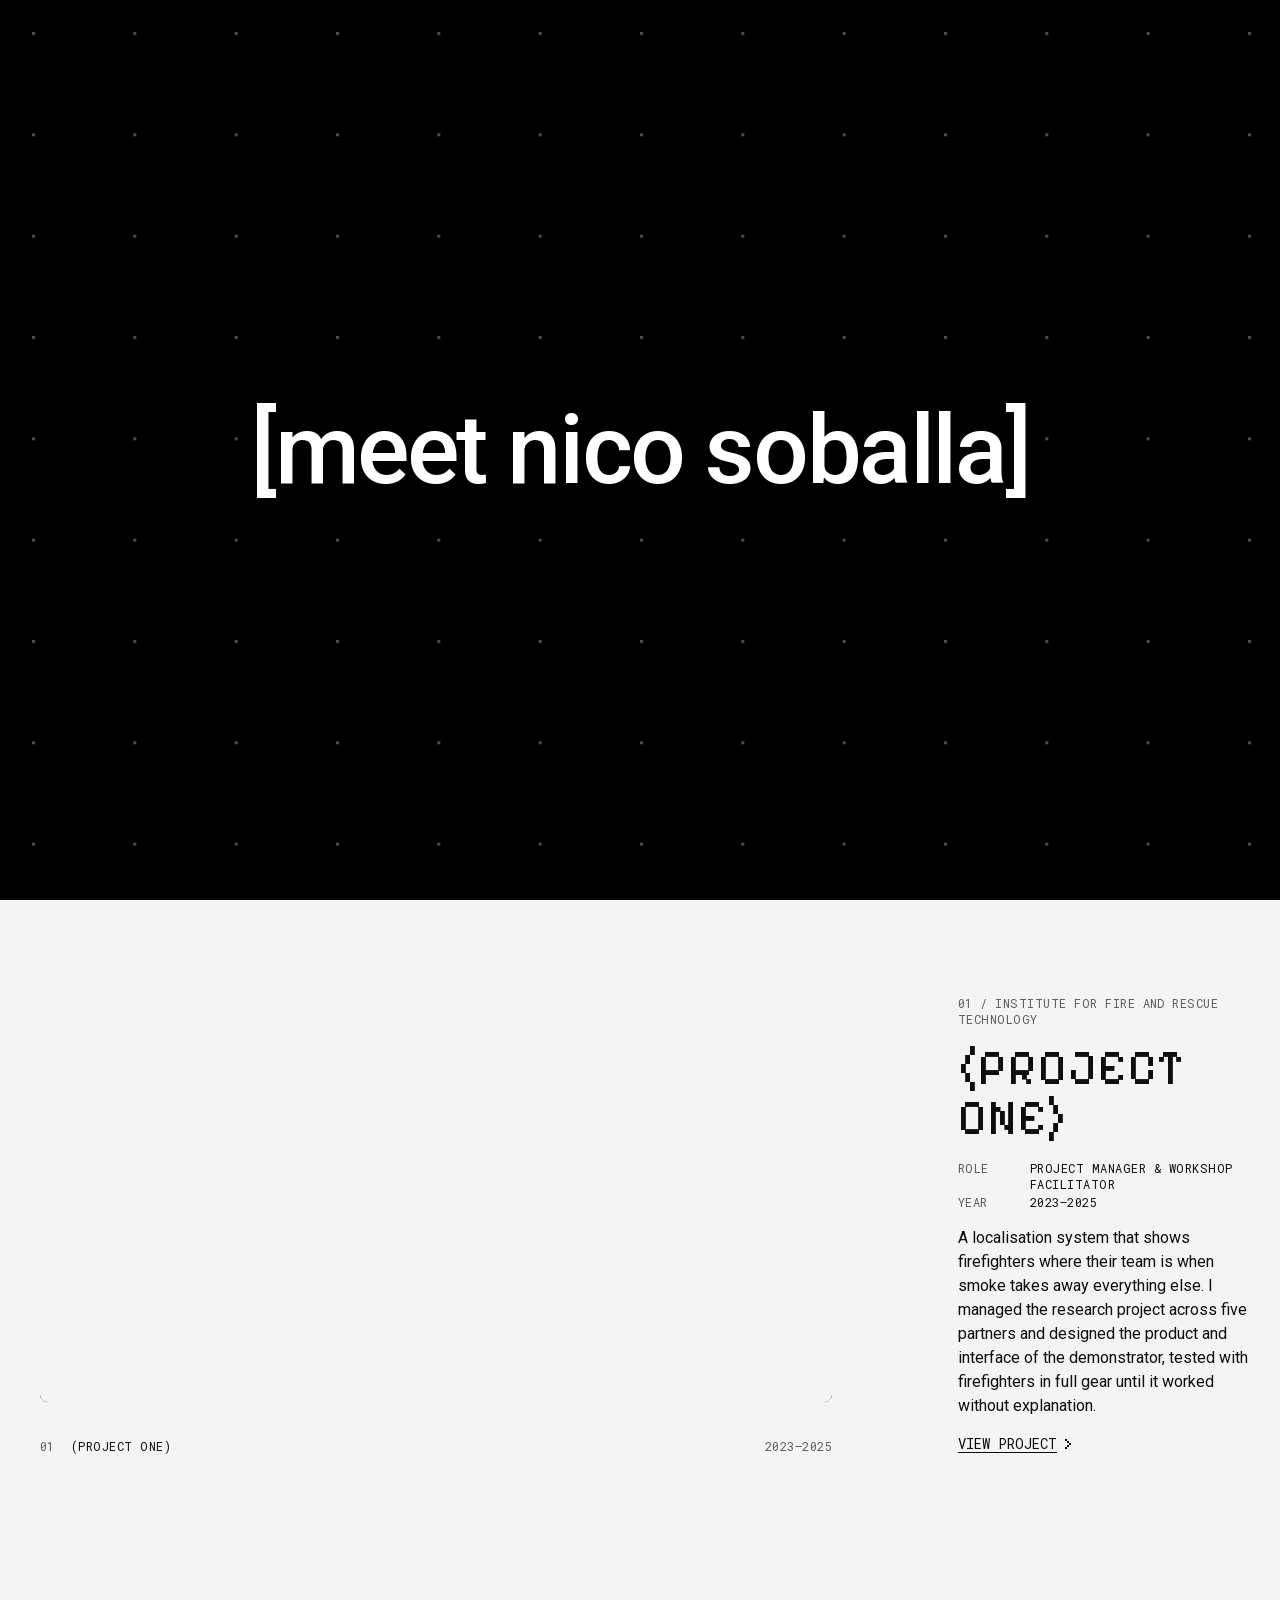
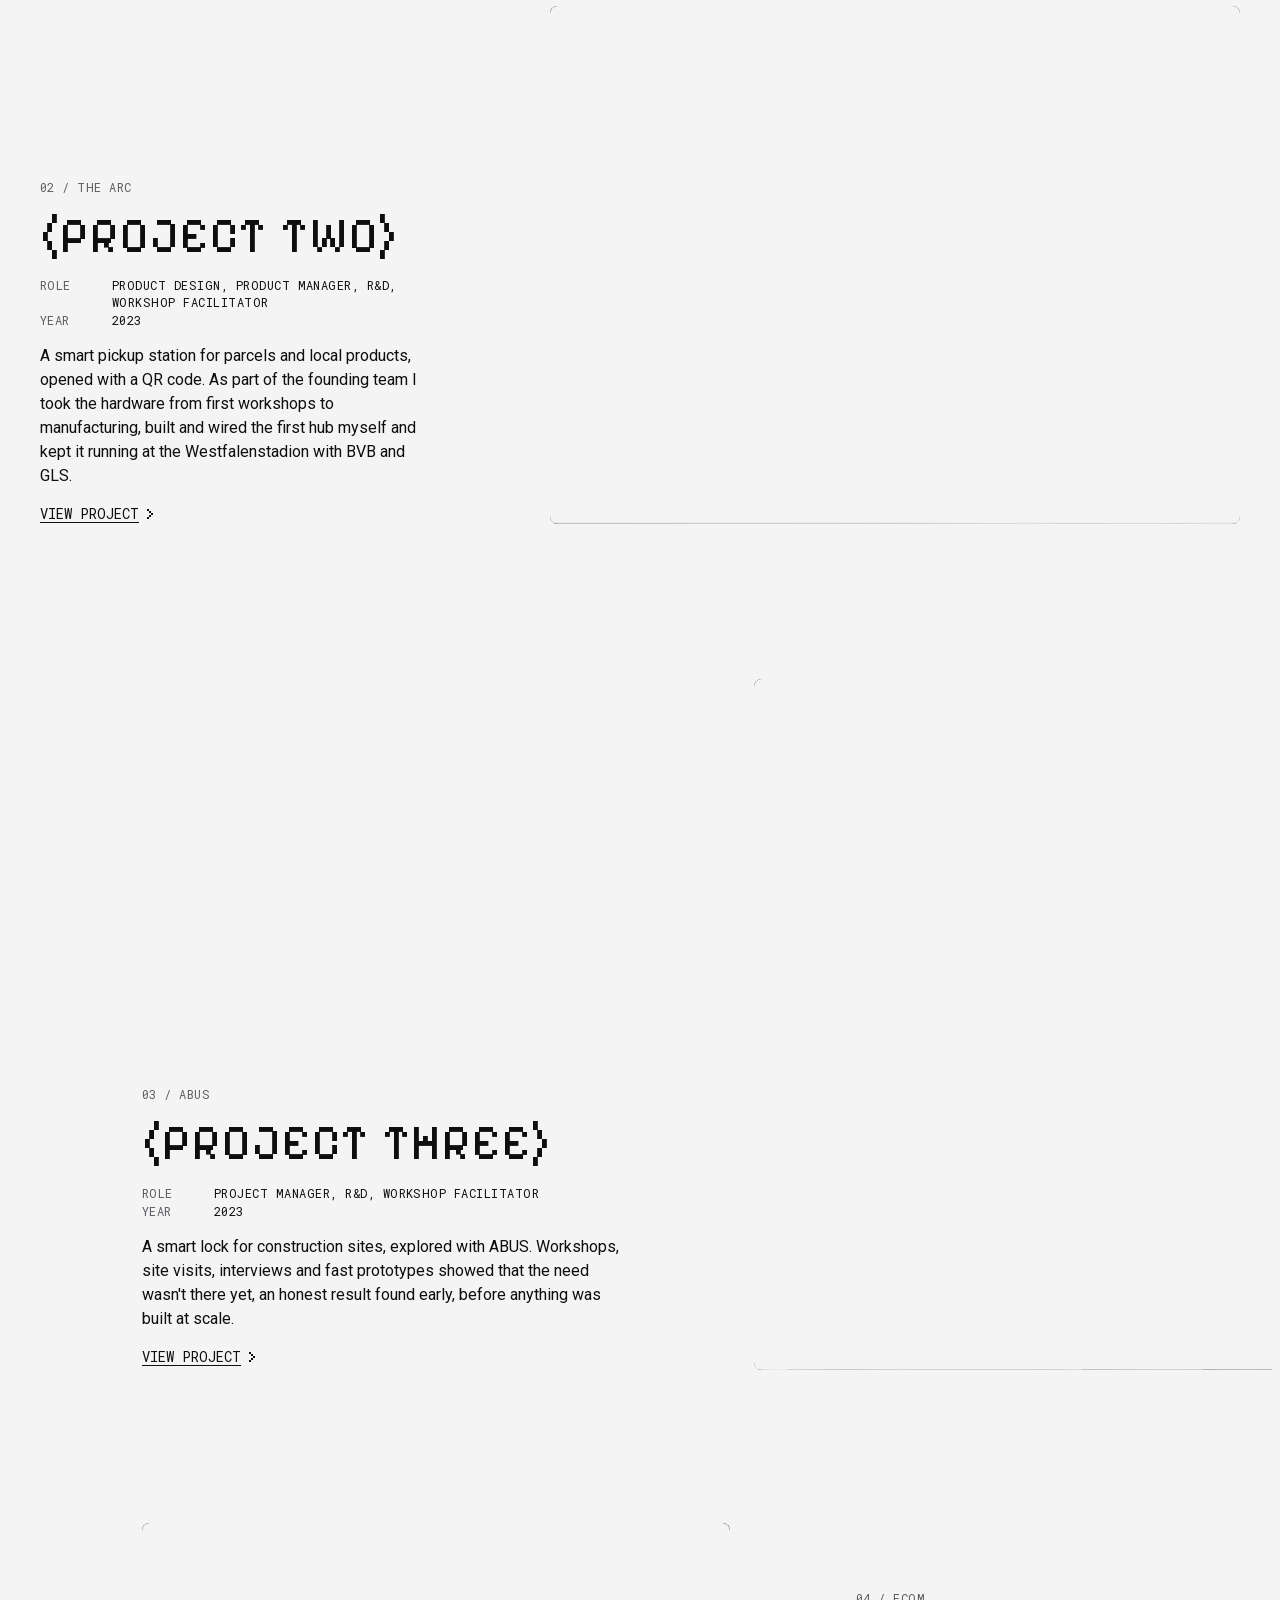
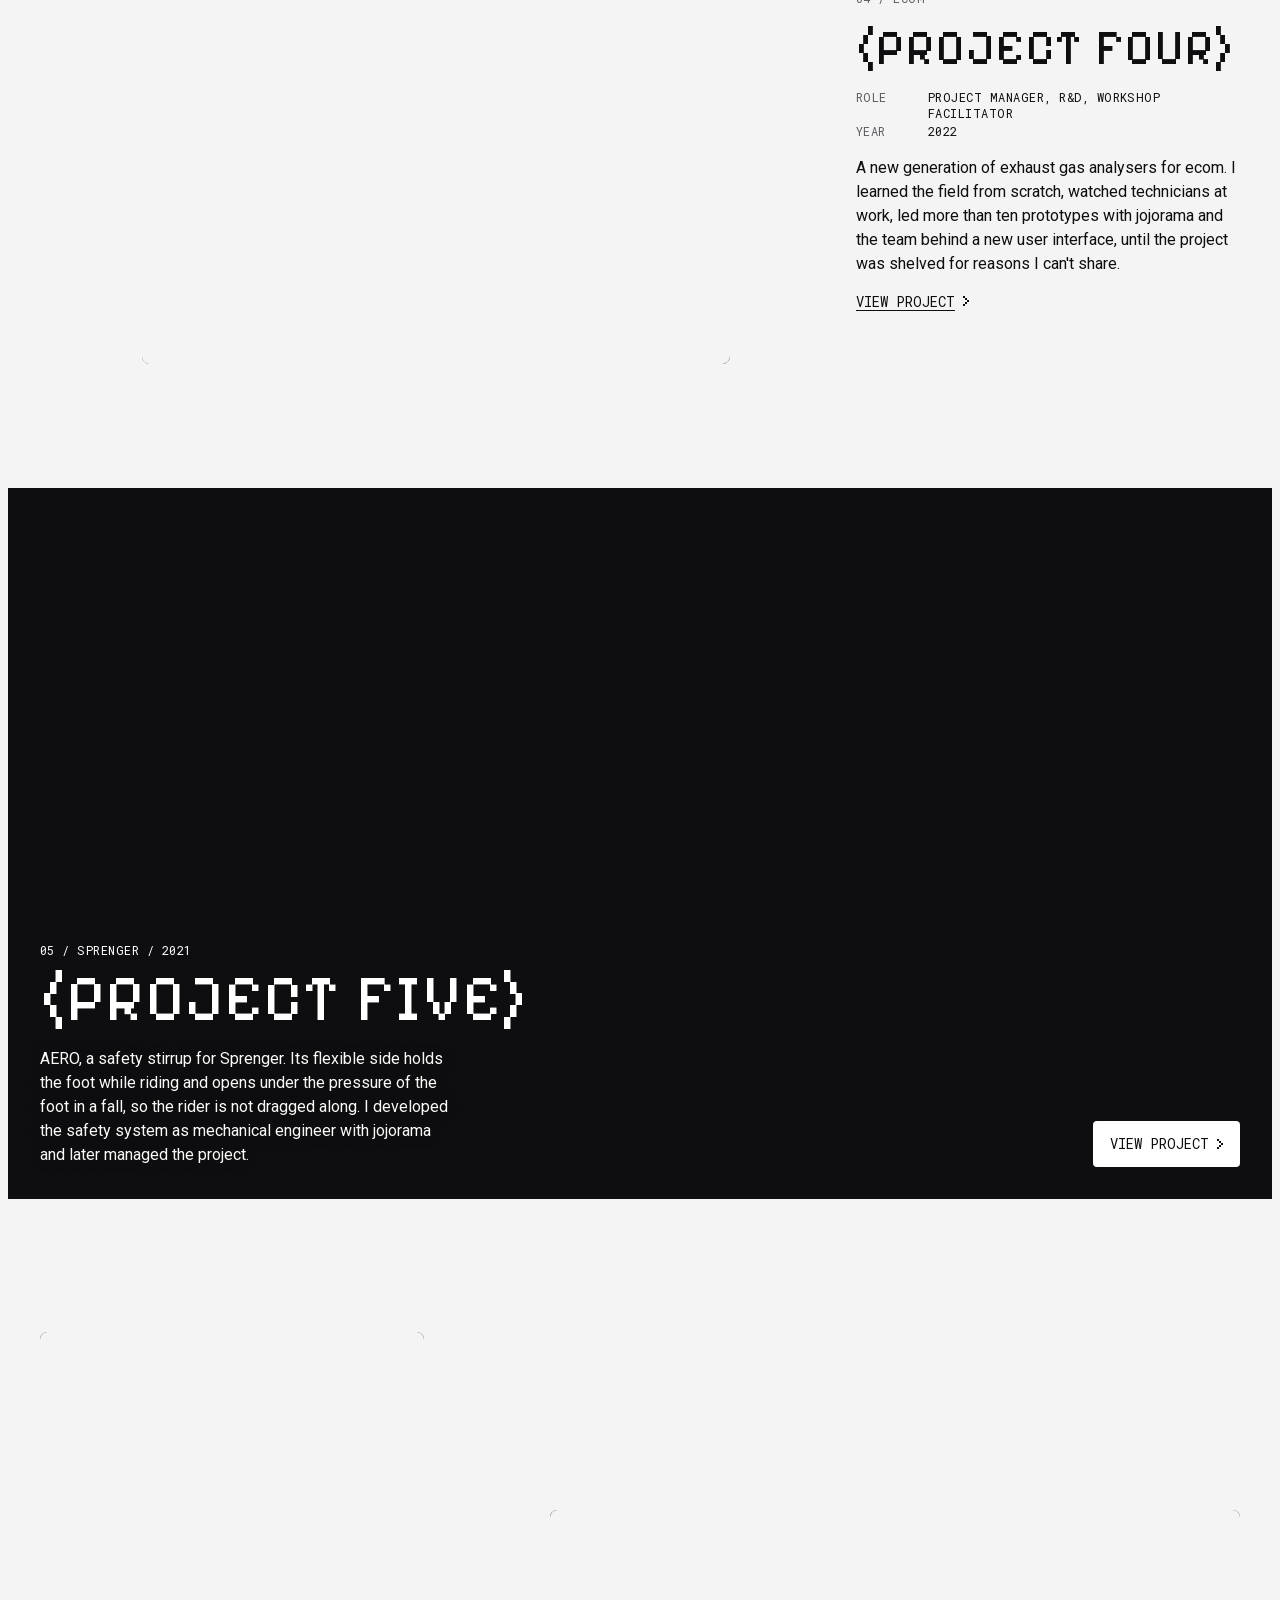
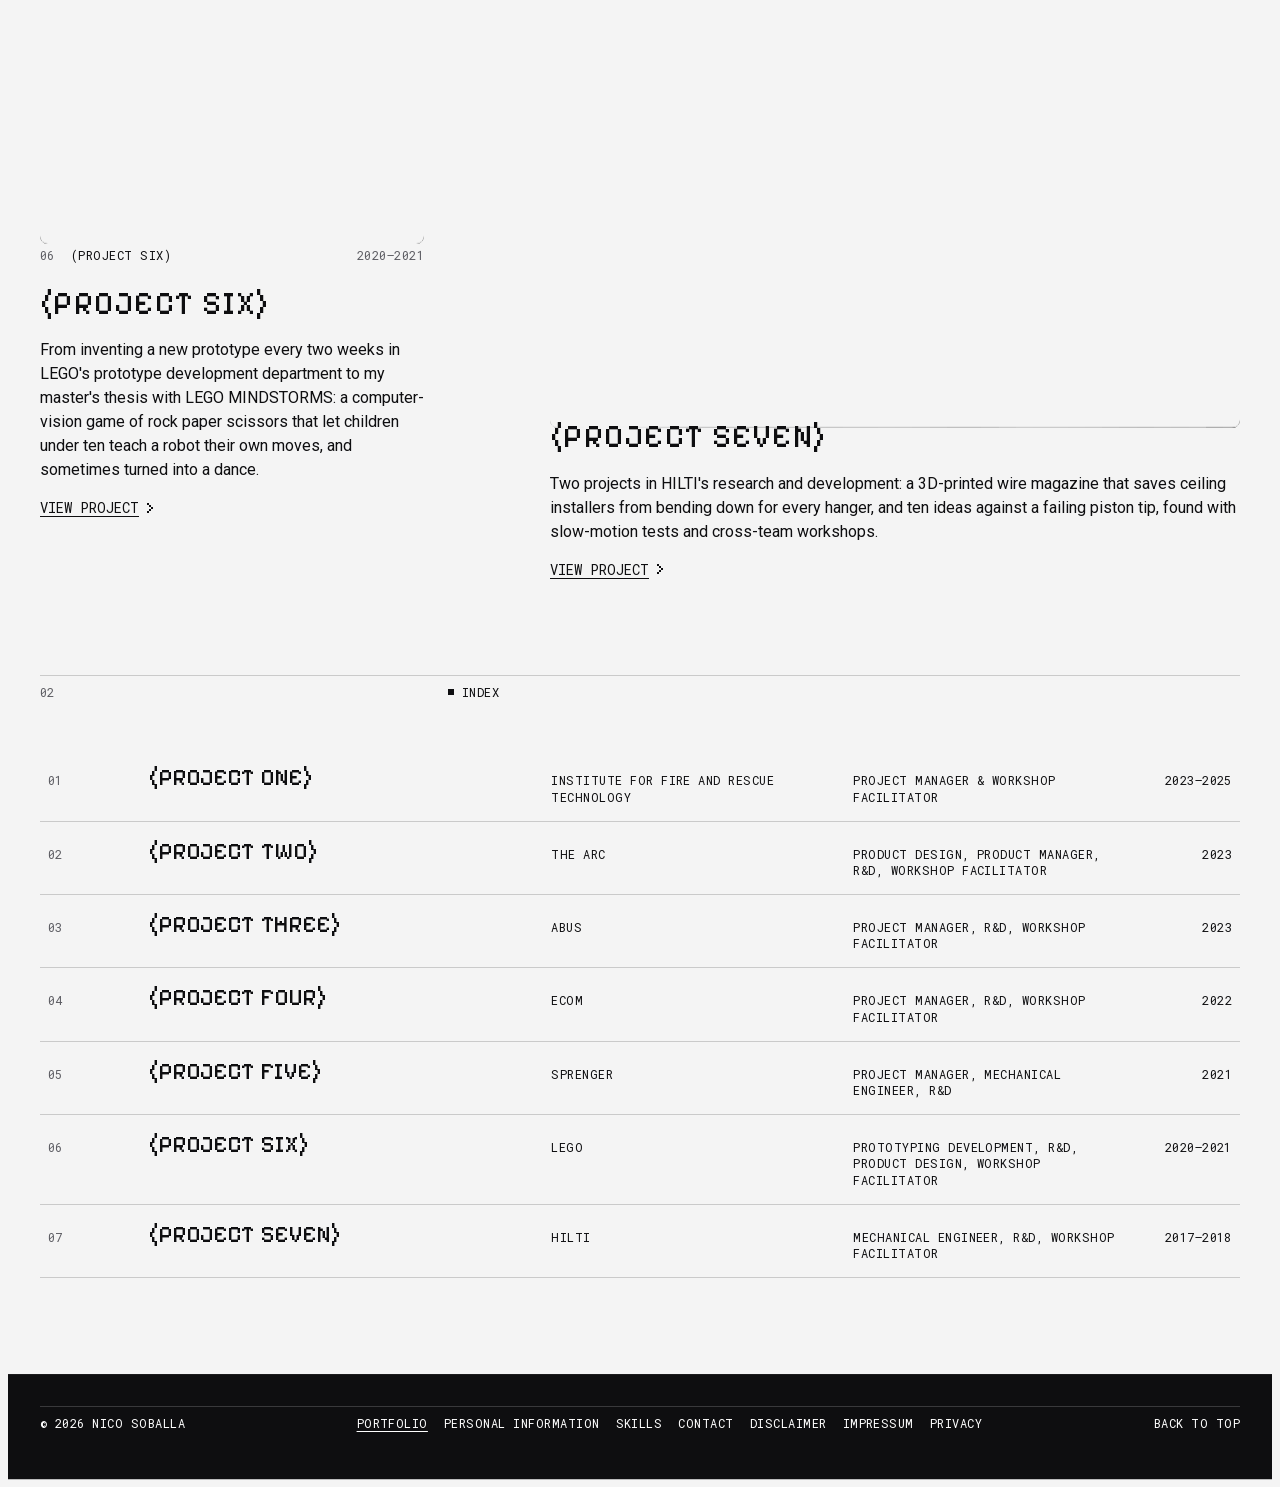
==== commit 97c18a34: "Prepare site for publishing on GitHub Pages - Self-host fonts (Pixelify Sans, Roboto, Roboto Mono) i" ====
--- a/site/index.html
+++ b/site/index.html
@@ -4,12 +4,30 @@
 <meta charset="utf-8">
 <meta name="viewport" content="width=device-width, initial-scale=1, viewport-fit=cover">
 <link rel="icon" href="favicon.svg" type="image/svg+xml">
-<title>Nico Soballa</title>
-<meta name="description" content="Portfolio of Nico Soballa">
-<link rel="preconnect" href="https://fonts.googleapis.com">
-<link rel="preconnect" href="https://fonts.gstatic.com" crossorigin>
-<link rel="stylesheet" href="https://fonts.googleapis.com/css2?family=Pixelify+Sans:wght@400;700&family=Roboto:wght@400;500&family=Roboto+Mono:wght@400;500&display=swap">
+<title>Nico Soballa – Mechanical Engineer &amp; Product Designer</title>
+<meta name="description" content="Portfolio of Nico Soballa, mechanical engineer, project manager and product designer from Dortmund.">
+<link rel="canonical" href="https://soballito.github.io/online_portfolio/">
+<meta property="og:type" content="website">
+<meta property="og:title" content="Nico Soballa – Mechanical Engineer &amp; Product Designer">
+<meta property="og:description" content="Portfolio of Nico Soballa, mechanical engineer, project manager and product designer from Dortmund.">
+<meta property="og:url" content="https://soballito.github.io/online_portfolio/">
+<meta property="og:image" content="https://soballito.github.io/online_portfolio/og-image.png">
+<meta property="og:image:width" content="1200">
+<meta property="og:image:height" content="630">
+<meta property="og:image:alt" content="Nico Soballa – Mechanical Engineer, Project Manager, Product Designer">
+<meta name="twitter:card" content="summary_large_image">
+<meta name="twitter:title" content="Nico Soballa – Mechanical Engineer &amp; Product Designer">
+<meta name="twitter:description" content="Portfolio of Nico Soballa, mechanical engineer, project manager and product designer from Dortmund.">
+<meta name="twitter:image" content="https://soballito.github.io/online_portfolio/og-image.png">
+<link rel="preload" href="fonts/pixelify-sans-latin.woff2" as="font" type="font/woff2" crossorigin>
 <style>
+/* fonts: self-hosted (latin + latin-ext subsets, variable weight) */
+@font-face{font-family:'Pixelify Sans';font-style:normal;font-weight:400 700;font-display:swap;src:url(fonts/pixelify-sans-latin-ext.woff2) format('woff2');unicode-range:U+0100-02BA, U+02BD-02C5, U+02C7-02CC, U+02CE-02D7, U+02DD-02FF, U+0304, U+0308, U+0329, U+1D00-1DBF, U+1E00-1E9F, U+1EF2-1EFF, U+2020, U+20A0-20AB, U+20AD-20C4, U+2113, U+2C60-2C7F, U+A720-A7FF;}
+@font-face{font-family:'Pixelify Sans';font-style:normal;font-weight:400 700;font-display:swap;src:url(fonts/pixelify-sans-latin.woff2) format('woff2');unicode-range:U+0000-00FF, U+0131, U+0152-0153, U+02BB-02BC, U+02C6, U+02DA, U+02DC, U+0304, U+0308, U+0329, U+2000-206F, U+20AC, U+2122, U+2191, U+2193, U+2212, U+2215, U+FEFF, U+FFFD;}
+@font-face{font-family:'Roboto';font-style:normal;font-weight:400 500;font-display:swap;src:url(fonts/roboto-latin-ext.woff2) format('woff2');unicode-range:U+0100-02BA, U+02BD-02C5, U+02C7-02CC, U+02CE-02D7, U+02DD-02FF, U+0304, U+0308, U+0329, U+1D00-1DBF, U+1E00-1E9F, U+1EF2-1EFF, U+2020, U+20A0-20AB, U+20AD-20C4, U+2113, U+2C60-2C7F, U+A720-A7FF;}
+@font-face{font-family:'Roboto';font-style:normal;font-weight:400 500;font-display:swap;src:url(fonts/roboto-latin.woff2) format('woff2');unicode-range:U+0000-00FF, U+0131, U+0152-0153, U+02BB-02BC, U+02C6, U+02DA, U+02DC, U+0304, U+0308, U+0329, U+2000-206F, U+20AC, U+2122, U+2191, U+2193, U+2212, U+2215, U+FEFF, U+FFFD;}
+@font-face{font-family:'Roboto Mono';font-style:normal;font-weight:400 500;font-display:swap;src:url(fonts/roboto-mono-latin-ext.woff2) format('woff2');unicode-range:U+0100-02BA, U+02BD-02C5, U+02C7-02CC, U+02CE-02D7, U+02DD-02FF, U+0304, U+0308, U+0329, U+1D00-1DBF, U+1E00-1E9F, U+1EF2-1EFF, U+2020, U+20A0-20AB, U+20AD-20C4, U+2113, U+2C60-2C7F, U+A720-A7FF;}
+@font-face{font-family:'Roboto Mono';font-style:normal;font-weight:400 500;font-display:swap;src:url(fonts/roboto-mono-latin.woff2) format('woff2');unicode-range:U+0000-00FF, U+0131, U+0152-0153, U+02BB-02BC, U+02C6, U+02DA, U+02DC, U+0304, U+0308, U+0329, U+2000-206F, U+20AC, U+2122, U+2191, U+2193, U+2212, U+2215, U+FEFF, U+FFFD;}
 /* tokens: Nico Soballa design system */
 :root{--surface-100:#F4F4F4;--surface-200:#E8E8E8;--surface-dark:#0E0E10;--surface-dark-raised:#17171A;--ink:#0E0E10;--ink-muted:#5C5C62;--ink-on-dark:#FFFFFF;--ink-on-dark-muted:#A8A8AE;--hairline:#0e0e102e;--hairline-on-dark:#ffffff2e;--accent:#2A33E8;--on-accent:#FFFFFF;--focus:var(--accent);--surface-white:#FFFFFF;--ink-fixed:#0E0E10;--header-glass:#ffffffcc;--menu-glass:#e8e8e8e6;--scrim:#0e0e1099;--pixel-color:#FFFFFF;--cursor-square:#ffffff40;--duotone:#2A33E8;--charcoal:#1F1F1F;--pale-grey-green:#C9D3CF;--font-display:"Pixelify Sans", "Silkscreen", "Jersey 10", "Tiny5", monospace;--font-body:"Roboto", system-ui, sans-serif;--font-mono:"Roboto Mono", ui-monospace, monospace;--space-half:4px;--space-1:8px;--space-2:16px;--space-3:24px;--space-4:32px;--space-6:48px;--space-8:64px;--space-12:96px;--space-16:128px;--radius-none:0px;--radius-sm:4px;--radius-md:8px;--grid-columns:12;--grid-gutter:24px;--header-max:576px;--header-bar-height:48px;--header-inset:8px;--hairline-width:1px;--pixel-columns:12;--pixel-columns-mobile:6;--pixel-inset:32px;--pixel-dot:3px;--scramble-tick:40ms;--form-headline:800ms;--form-paragraph:1200ms;--form-line-stagger:120ms;--menu-entry-stagger:160ms;--cursor-wave:700ms;--reveal-step:110ms;--scramble-start:0.35;--pixel-opacity:0.3;--z-content:1;--z-menu-scrim:30;--z-menu:35;--z-pixels:40;--z-header:50;--z-cursor:100;}
 @media (prefers-color-scheme: dark){:root:not([data-theme="light"]){--surface-100:#0E0E10;--surface-200:#17171A;--surface-dark:#0E0E10;--surface-dark-raised:#17171A;--ink:#F4F4F4;--ink-muted:#A1A1A8;--ink-on-dark:#FFFFFF;--ink-on-dark-muted:#A8A8AE;--hairline:#f4f4f42e;--hairline-on-dark:#ffffff2e;--accent:#8D93FF;--on-accent:#0E0E10;--focus:var(--accent);--surface-white:#FFFFFF;--ink-fixed:#0E0E10;--header-glass:#17171acc;--menu-glass:#17171ae6;--scrim:#00000099;--pixel-color:#FFFFFF;--cursor-square:#ffffff40;--duotone:#2A33E8;--charcoal:#1F1F1F;--pale-grey-green:#C9D3CF;color-scheme:dark}}
@@ -526,6 +544,11 @@
 }
 @media (prefers-reduced-motion: reduce) { .trail-hint { transition: none; } .trail-hint .th-arrow { animation: none; } }
 #v-disclaimer { min-height: calc(100vh - 180px); }
+#v-impressum, #v-privacy { min-height: calc(100vh - 180px); }
+.prose > .legal-h { grid-column: 5 / span 7; max-width: 62ch; margin-top: var(--space-4); hyphens: auto; overflow-wrap: anywhere; }
+.prose > .legal-h:first-child { margin-top: 0; }
+.prose a { color: inherit; text-underline-offset: 3px; }
+@media (max-width: 1023px) { .prose > .legal-h { grid-column: 3 / -1; } }
 
 </style>
 <style>[hidden]{display:none!important}</style>
@@ -961,12 +984,65 @@
     </div>
   </div>
 </section>
+<section class="view" id="v-impressum" aria-label="Impressum" hidden>
+  <div class="wrap hero">
+    <div class="ns-section"><span class="ns-section-no mono-12">01</span><span class="ns-section-label mono-12"><i class="ns-section-mark"></i>Impressum</span></div>
+    <h1 class="display-96 hero-title" data-form>Impressum</h1>
+  </div>
+  <div class="wrap">
+    <div class="block">
+      <div class="g12 prose">
+        <h2 class="display-24 legal-h">Information according to § 5 DDG</h2>
+        <p class="body-16">Nico Soballa<br>Grüne Straße 2-8<br>44147 Dortmund<br>Germany</p>
+        <h2 class="display-24 legal-h">Contact</h2>
+        <p class="body-16">Email: <a href="mailto:info@soballa.de">info@soballa.de</a></p>
+        <h2 class="display-24 legal-h">Responsible for the content according to § 18 (2) MStV</h2>
+        <p class="body-16">Nico Soballa<br>Grüne Straße 2-8<br>44147 Dortmund<br>Germany</p>
+        <h2 class="display-24 legal-h">Consumer dispute resolution</h2>
+        <p class="body-16">I am neither willing nor obliged to take part in dispute resolution proceedings before a consumer arbitration board.</p>
+        <h2 class="display-24 legal-h">Liability for links</h2>
+        <p class="body-16">This website links to external websites (LinkedIn). I have no influence on their content, and the respective provider is responsible for it. If I become aware of any infringement, I will remove the link immediately.</p>
+      </div>
+    </div>
+  </div>
+</section>
+<section class="view" id="v-privacy" aria-label="Privacy" hidden>
+  <div class="wrap hero">
+    <div class="ns-section"><span class="ns-section-no mono-12">01</span><span class="ns-section-label mono-12"><i class="ns-section-mark"></i>Privacy</span></div>
+    <h1 class="display-96 hero-title" data-form>Privacy</h1>
+  </div>
+  <div class="wrap">
+    <div class="block">
+      <div class="g12 prose">
+        <h2 class="display-24 legal-h">Controller</h2>
+        <p class="body-16">Nico Soballa<br>Grüne Straße 2-8<br>44147 Dortmund<br>Germany</p>
+        <p class="body-16">Email: <a href="mailto:info@soballa.de">info@soballa.de</a></p>
+        <h2 class="display-24 legal-h">Overview</h2>
+        <p class="body-16">This website is a personal portfolio. It uses no cookies, no analytics, no tracking and no advertising, and it has no contact form. Fonts are hosted on this website itself, so no data is sent to font providers.</p>
+        <h2 class="display-24 legal-h">Hosting and server logs</h2>
+        <p class="body-16">This website is hosted on GitHub Pages, a service of GitHub, Inc., 88 Colin P. Kelly Jr. Street, San Francisco, CA 94107, USA.</p>
+        <p class="body-16">When you open the website, the server automatically processes technical data that your browser sends, in particular your IP address, the date and time of the request, the requested page, the browser and operating system. This is necessary to deliver the website and to keep it secure. The legal basis is Art. 6 (1) (f) GDPR; my legitimate interest is the secure and reliable delivery of this website. GitHub may process this data in the USA. Details are in GitHub's privacy statement:</p>
+        <p class="body-16"><a href="https://docs.github.com/en/site-policy/privacy-policies/github-general-privacy-statement" target="_blank" rel="noopener">GitHub General Privacy Statement</a></p>
+        <h2 class="display-24 legal-h">Local storage in your browser</h2>
+        <p class="body-16">If you switch the language to German, this choice is saved in your browser's local storage (key "ns-lang") so that the website remembers it on your next visit. This value stays on your device and is never sent to me or to anyone else. You can delete it at any time in your browser settings. The legal basis is § 25 (2) No. 2 TDDDG, as storing the choice is necessary for the function you requested.</p>
+        <h2 class="display-24 legal-h">External links</h2>
+        <p class="body-16">This website links to my LinkedIn profile. LinkedIn only receives data once you click the link and leave this website. From then on, LinkedIn's privacy policy applies.</p>
+        <h2 class="display-24 legal-h">Contact by email</h2>
+        <p class="body-16">If you write me an email, I process your email address and the content of your message only to answer your request. The legal basis is Art. 6 (1) (b) or (f) GDPR. I delete the data once it is no longer needed.</p>
+        <h2 class="display-24 legal-h">Your rights</h2>
+        <p class="body-16">You have the right to access, rectification, erasure and restriction of processing of your personal data, the right to data portability and the right to object to processing based on Art. 6 (1) (f) GDPR. To exercise these rights, send me an email.</p>
+        <p class="body-16">You also have the right to lodge a complaint with a data protection supervisory authority, for example the State Commissioner for Data Protection and Freedom of Information North Rhine-Westphalia (LDI NRW).</p>
+        <p class="body-16">Last updated: October 2026</p>
+      </div>
+    </div>
+  </div>
+</section>
 </main>
 
 <footer class="wrap site-foot" data-surface="dark">
   <div class="foot-row mono-12">
     <span>© 2026 Nico Soballa</span>
-    <nav class="foot-nav" aria-label="Footer"><a href="#portfolio">Portfolio</a><a href="#personal-information">Personal Information</a><a href="#skills">Skills</a><a href="#contact">Contact</a><a href="#disclaimer">Disclaimer</a></nav>
+    <nav class="foot-nav" aria-label="Footer"><a href="#portfolio">Portfolio</a><a href="#personal-information">Personal Information</a><a href="#skills">Skills</a><a href="#contact">Contact</a><a href="#disclaimer">Disclaimer</a><a href="#impressum">Impressum</a><a href="#privacy">Privacy</a></nav>
     <a href="#top" id="to-top">Back to top</a>
   </div>
 </footer>
@@ -1593,7 +1669,7 @@
   var a = e.target && e.target.closest ? e.target.closest('.ns-nav, .foot-nav a') : null;
   if (a && current && a.getAttribute('href') === '#' + current) setTimeout(toTop, 0);
 });
-var VIEWS = ['portfolio', 'personal-information', 'skills', 'contact', 'disclaimer'], current = null;
+var VIEWS = ['portfolio', 'personal-information', 'skills', 'contact', 'disclaimer', 'impressum', 'privacy'], current = null;
 function show(v, anchor) {
   if (VIEWS.indexOf(v) < 0) v = 'portfolio';
   if (v !== current) {
@@ -1601,7 +1677,7 @@
     current = v;
     trail.clear();
     $$('.ns-nav, .foot-nav a').forEach(function (a) { if (a.getAttribute('href') === '#' + v) a.setAttribute('aria-current', 'page'); else a.removeAttribute('aria-current'); });
-    var pi = $('#page-icon'), names = { 'portfolio': ['book', 'Portfolio'], 'personal-information': ['person', 'Personal Information'], 'skills': ['bars', 'Skills'], 'contact': ['mail', 'Contact'], 'disclaimer': ['eye', 'Disclaimer'] };
+    var pi = $('#page-icon'), names = { 'portfolio': ['book', 'Portfolio'], 'personal-information': ['person', 'Personal Information'], 'skills': ['bars', 'Skills'], 'contact': ['mail', 'Contact'], 'disclaimer': ['eye', 'Disclaimer'], 'impressum': ['person', 'Impressum'], 'privacy': ['eye', 'Privacy'] };
     if (pi && names[v]) {
       pi.setAttribute('aria-label', 'Current page: ' + names[v][1]);
       pi.classList.add('is-swap');
@@ -1956,6 +2032,33 @@
 })();
 /* German texts, keyed by the English original */
 var DE = {
+  "Privacy": "Datenschutz",
+  "Current page: Impressum": "Aktuelle Seite: Impressum",
+  "Current page: Privacy": "Aktuelle Seite: Datenschutz",
+  "Germany": "Deutschland",
+  "Information according to § 5 DDG": "Angaben gemäß § 5 DDG",
+  "Email:": "E-Mail:",
+  "Responsible for the content according to § 18 (2) MStV": "Verantwortlich für den Inhalt nach § 18 Abs. 2 MStV",
+  "Consumer dispute resolution": "Verbraucherstreitbeilegung",
+  "I am neither willing nor obliged to take part in dispute resolution proceedings before a consumer arbitration board.": "Ich bin nicht bereit oder verpflichtet, an Streitbeilegungsverfahren vor einer Verbraucherschlichtungsstelle teilzunehmen.",
+  "Liability for links": "Haftung für Links",
+  "This website links to external websites (LinkedIn). I have no influence on their content, and the respective provider is responsible for it. If I become aware of any infringement, I will remove the link immediately.": "Diese Website enthält Links zu externen Websites (LinkedIn). Auf deren Inhalte habe ich keinen Einfluss; verantwortlich ist der jeweilige Anbieter. Werden mir Rechtsverletzungen bekannt, entferne ich den Link umgehend.",
+  "Controller": "Verantwortlicher",
+  "Overview": "Überblick",
+  "This website is a personal portfolio. It uses no cookies, no analytics, no tracking and no advertising, and it has no contact form. Fonts are hosted on this website itself, so no data is sent to font providers.": "Diese Website ist ein persönliches Portfolio. Sie verwendet keine Cookies, keine Analyse-Tools, kein Tracking und keine Werbung und hat kein Kontaktformular. Die Schriften liegen auf dieser Website selbst, es werden also keine Daten an Schriftanbieter übertragen.",
+  "Hosting and server logs": "Hosting und Server-Logfiles",
+  "This website is hosted on GitHub Pages, a service of GitHub, Inc., 88 Colin P. Kelly Jr. Street, San Francisco, CA 94107, USA.": "Diese Website wird bei GitHub Pages gehostet, einem Dienst der GitHub, Inc., 88 Colin P. Kelly Jr. Street, San Francisco, CA 94107, USA.",
+  "When you open the website, the server automatically processes technical data that your browser sends, in particular your IP address, the date and time of the request, the requested page, the browser and operating system. This is necessary to deliver the website and to keep it secure. The legal basis is Art. 6 (1) (f) GDPR; my legitimate interest is the secure and reliable delivery of this website. GitHub may process this data in the USA. Details are in GitHub's privacy statement:": "Beim Aufruf der Website verarbeitet der Server automatisch technische Daten, die Ihr Browser übermittelt, insbesondere Ihre IP-Adresse, Datum und Uhrzeit des Abrufs, die aufgerufene Seite, Browser und Betriebssystem. Das ist nötig, um die Website auszuliefern und sicher zu betreiben. Rechtsgrundlage ist Art. 6 Abs. 1 lit. f DSGVO; mein berechtigtes Interesse ist die sichere und zuverlässige Bereitstellung dieser Website. GitHub kann diese Daten in den USA verarbeiten. Einzelheiten stehen in der Datenschutzerklärung von GitHub:",
+  "Local storage in your browser": "Lokaler Speicher in Ihrem Browser",
+  "If you switch the language to German, this choice is saved in your browser's local storage (key \"ns-lang\") so that the website remembers it on your next visit. This value stays on your device and is never sent to me or to anyone else. You can delete it at any time in your browser settings. The legal basis is § 25 (2) No. 2 TDDDG, as storing the choice is necessary for the function you requested.": "Wenn Sie die Sprache auf Deutsch umstellen, wird diese Wahl im lokalen Speicher (Local Storage) Ihres Browsers gespeichert (Schlüssel „ns-lang“), damit die Website sie beim nächsten Besuch kennt. Der Wert bleibt auf Ihrem Gerät und wird weder an mich noch an Dritte übertragen. Sie können ihn jederzeit in den Browsereinstellungen löschen. Rechtsgrundlage ist § 25 Abs. 2 Nr. 2 TDDDG, da die Speicherung für die von Ihnen gewünschte Funktion erforderlich ist.",
+  "External links": "Externe Links",
+  "This website links to my LinkedIn profile. LinkedIn only receives data once you click the link and leave this website. From then on, LinkedIn's privacy policy applies.": "Diese Website verlinkt auf mein LinkedIn-Profil. LinkedIn erhält erst dann Daten, wenn Sie den Link anklicken und diese Website verlassen. Ab dann gilt die Datenschutzerklärung von LinkedIn.",
+  "Contact by email": "Kontakt per E-Mail",
+  "If you write me an email, I process your email address and the content of your message only to answer your request. The legal basis is Art. 6 (1) (b) or (f) GDPR. I delete the data once it is no longer needed.": "Wenn Sie mir eine E-Mail schreiben, verarbeite ich Ihre E-Mail-Adresse und den Inhalt Ihrer Nachricht nur, um Ihre Anfrage zu beantworten. Rechtsgrundlage ist Art. 6 Abs. 1 lit. b bzw. f DSGVO. Ich lösche die Daten, sobald sie nicht mehr benötigt werden.",
+  "Your rights": "Ihre Rechte",
+  "You have the right to access, rectification, erasure and restriction of processing of your personal data, the right to data portability and the right to object to processing based on Art. 6 (1) (f) GDPR. To exercise these rights, send me an email.": "Sie haben das Recht auf Auskunft, Berichtigung, Löschung und Einschränkung der Verarbeitung Ihrer personenbezogenen Daten, das Recht auf Datenübertragbarkeit und das Recht, einer Verarbeitung auf Grundlage von Art. 6 Abs. 1 lit. f DSGVO zu widersprechen. Dafür genügt eine E-Mail an mich.",
+  "You also have the right to lodge a complaint with a data protection supervisory authority, for example the State Commissioner for Data Protection and Freedom of Information North Rhine-Westphalia (LDI NRW).": "Außerdem haben Sie das Recht, sich bei einer Datenschutz-Aufsichtsbehörde zu beschweren, zum Beispiel bei der Landesbeauftragten für Datenschutz und Informationsfreiheit Nordrhein-Westfalen (LDI NRW).",
+  "Last updated: October 2026": "Stand: Oktober 2026",
   "[meet nico soballa]": "[triff nico soballa]",
   "Portfolio": "Portfolio",
   "Personal Information": "Persönliches",
